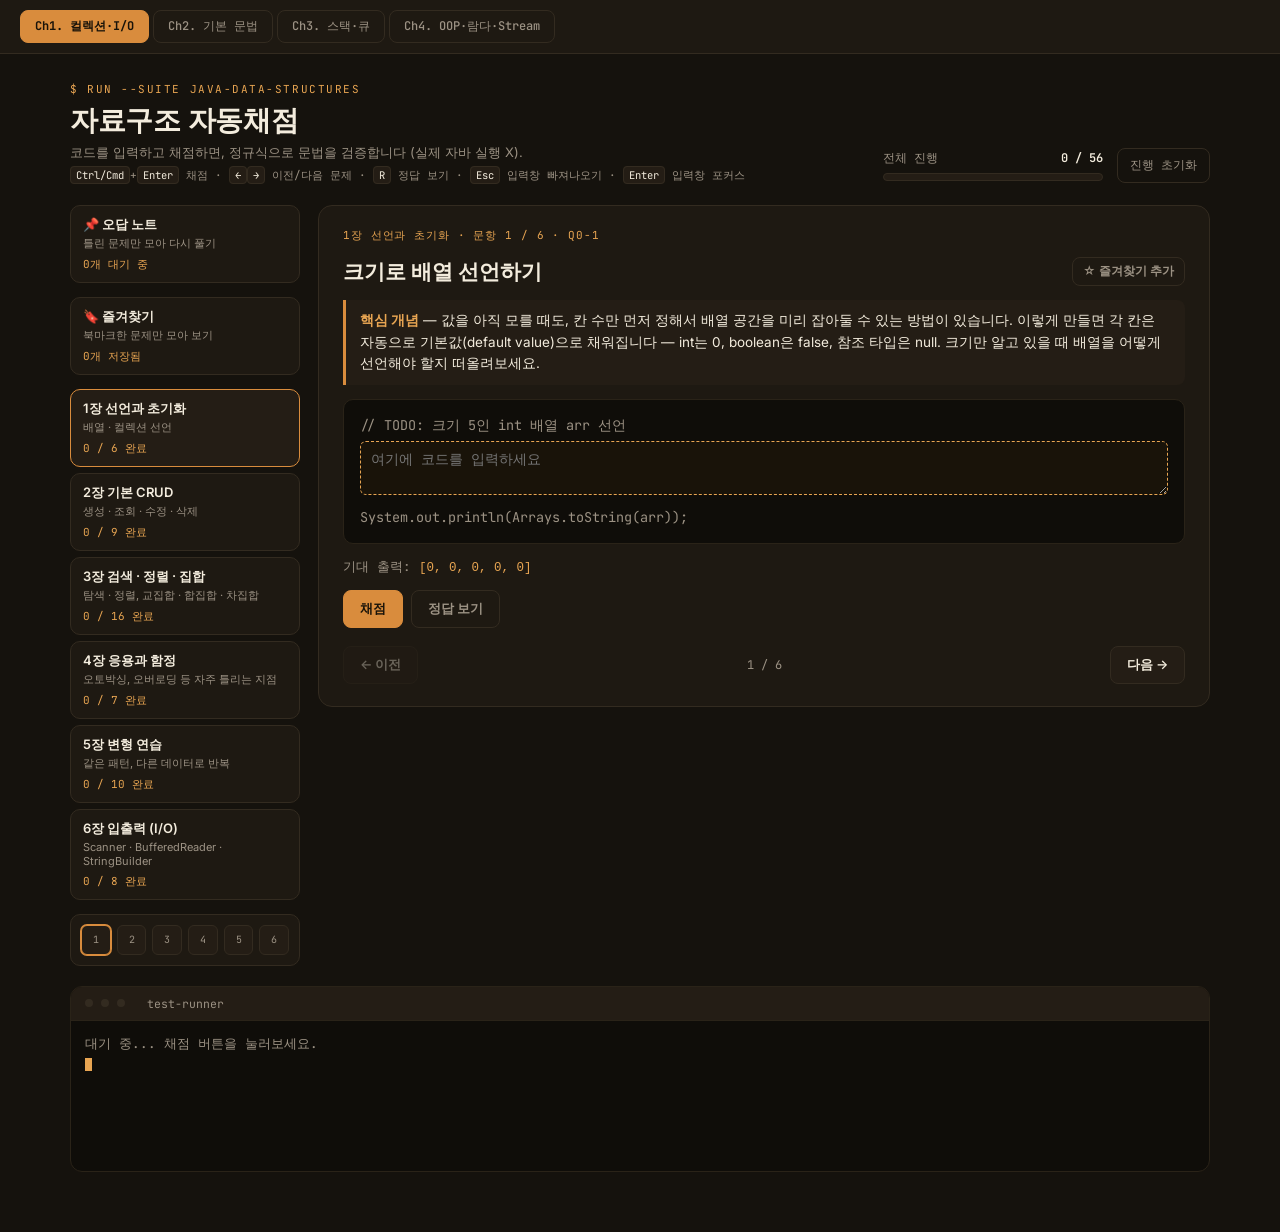
==== main.html @ b0513d87 "구조 리팩토링" ====
<!DOCTYPE html>
<html lang="ko">
<head>
<meta charset="UTF-8">
<meta name="viewport" content="width=device-width, initial-scale=1.0">
<title>Java 자동채점</title>
<link rel="preconnect" href="https://fonts.googleapis.com">
<link rel="preconnect" href="https://fonts.gstatic.com" crossorigin>
<link href="https://fonts.googleapis.com/css2?family=Space+Grotesk:wght@500;600;700&family=Inter:wght@400;500;600&family=JetBrains+Mono:wght@400;500;600&display=swap" rel="stylesheet">
<style>
  :root{
    --bg:#15120D;
    --surface:#1E1912;
    --surface2:#241D15;
    --code-bg:#0F0D09;
    --border:#332B20;
    --border-soft:#2A2318;
    --accent:#D98C3D;
    --accent-soft:#E8A552;
    --success:#6FD9A0;
    --fail:#E2604F;
    --text:#F3ECDD;
    --muted:#9C9284;
    --mono:'JetBrains Mono', ui-monospace, SFMono-Regular, monospace;
    --display:'Space Grotesk', sans-serif;
    --body:'Inter', sans-serif;
  }
  *{box-sizing:border-box;}
  html,body{margin:0;padding:0;}
  body{background:var(--bg);color:var(--text);font-family:var(--body);min-height:100vh;}

  /* ---------- chapter nav ---------- */
  #chapter-nav{
    position:sticky;top:0;z-index:100;
    background:var(--surface);border-bottom:1px solid var(--border);
    display:flex;gap:4px;padding:10px 20px;overflow-x:auto;
  }
  .ch-btn{
    font-family:var(--mono);font-size:12px;font-weight:500;
    background:transparent;border:1px solid var(--border);border-radius:8px;
    color:var(--muted);padding:7px 14px;cursor:pointer;transition:.15s;white-space:nowrap;
  }
  .ch-btn:hover{border-color:var(--accent-soft);color:var(--text);}
  .ch-btn.ch-active{background:var(--accent);border-color:var(--accent);color:#191309;font-weight:700;}

  #app{max-width:1180px;margin:0 auto;padding:28px 20px 60px;}

  /* ---------- topbar ---------- */
  .topbar{display:flex;justify-content:space-between;align-items:flex-end;gap:20px;flex-wrap:wrap;margin-bottom:22px;}
  .brand-eyebrow{font-family:var(--mono);font-size:11px;letter-spacing:.14em;color:var(--accent-soft);text-transform:uppercase;margin-bottom:6px;}
  .brand-title{font-family:var(--display);font-weight:700;font-size:28px;letter-spacing:-0.01em;margin:0;}
  .brand-sub{color:var(--muted);font-size:13px;margin-top:4px;}
  .top-stats{display:flex;align-items:center;gap:14px;}
  .progress-wrap{min-width:220px;}
  .progress-label{display:flex;justify-content:space-between;font-family:var(--mono);font-size:12px;color:var(--muted);margin-bottom:6px;}
  .progress-label b{color:var(--text);font-weight:600;}
  .progress-track{height:8px;border-radius:99px;background:var(--surface2);border:1px solid var(--border);overflow:hidden;}
  .progress-fill{height:100%;background:linear-gradient(90deg,var(--accent),var(--accent-soft));transition:width .3s ease;}
  .reset-btn{font-family:var(--mono);font-size:12px;color:var(--muted);background:transparent;border:1px solid var(--border);border-radius:8px;padding:8px 12px;cursor:pointer;transition:.15s;}
  .reset-btn:hover{border-color:var(--fail);color:var(--fail);}

  /* ---------- layout ---------- */
  .layout{display:grid;grid-template-columns:230px 1fr;gap:18px;}
  @media(max-width:760px){.layout{grid-template-columns:1fr;}}
  .sidebar{display:flex;flex-direction:column;gap:14px;}
  .level-tabs{display:flex;flex-direction:column;gap:6px;}
  @media(max-width:760px){.level-tabs{flex-direction:row;overflow-x:auto;padding-bottom:4px;}}
  .level-tab{text-align:left;background:var(--surface);border:1px solid var(--border);border-radius:10px;padding:10px 12px;cursor:pointer;color:var(--text);font-family:var(--body);transition:.15s;}
  @media(max-width:760px){.level-tab{flex:0 0 auto;min-width:150px;}}
  .level-tab:hover{border-color:var(--accent-soft);}
  .level-tab.active{border-color:var(--accent);background:var(--surface2);}
  .level-tab .lt-name{font-weight:600;font-size:13px;}
  .level-tab .lt-sub{font-size:11px;color:var(--muted);margin-top:2px;}
  .level-tab .lt-count{font-family:var(--mono);font-size:11px;color:var(--accent-soft);margin-top:6px;}

  .dot-grid{display:grid;grid-template-columns:repeat(6,1fr);gap:6px;background:var(--surface);border:1px solid var(--border);border-radius:10px;padding:10px;}
  @media(max-width:760px){.dot-grid{grid-template-columns:repeat(10,1fr);}}
  .dot{aspect-ratio:1;border-radius:6px;border:1px solid var(--border);background:var(--surface2);display:flex;align-items:center;justify-content:center;font-family:var(--mono);font-size:10px;color:var(--muted);cursor:pointer;transition:.15s;}
  .dot:hover{border-color:var(--accent-soft);}
  .dot.current{border-color:var(--accent);box-shadow:0 0 0 1px var(--accent);}
  .dot.pass{background:rgba(111,217,160,.14);border-color:var(--success);color:var(--success);}
  .dot.fail{background:rgba(226,96,79,.14);border-color:var(--fail);color:var(--fail);}
  .dot.bookmarked{outline:2px solid var(--accent-soft);outline-offset:1px;}

  .kbd-hint{font-family:var(--mono);font-size:11px;color:var(--muted);margin-top:6px;}
  .kbd-hint kbd{background:var(--surface2);border:1px solid var(--border);border-radius:4px;padding:1px 5px;font-family:var(--mono);font-size:10.5px;color:var(--text);}

  /* ---------- question card ---------- */
  .card{background:var(--surface);border:1px solid var(--border);border-radius:14px;padding:22px 24px;display:flex;flex-direction:column;gap:14px;}
  .card-eyebrow{font-family:var(--mono);font-size:11px;color:var(--accent-soft);letter-spacing:.08em;text-transform:uppercase;}
  .card-title{font-family:var(--display);font-size:21px;font-weight:600;margin:0;}
  .concept{background:var(--surface2);border-left:3px solid var(--accent);border-radius:0 8px 8px 0;padding:10px 14px;font-size:13.5px;line-height:1.6;color:var(--text);}
  .concept b{color:var(--accent-soft);}
  .codebox{background:var(--code-bg);border:1px solid var(--border-soft);border-radius:10px;padding:14px 16px;font-family:var(--mono);font-size:13.5px;line-height:1.7;}
  .cl{white-space:pre-wrap;color:var(--text);}
  .cl.muted{color:var(--muted);}
  .blank{width:100%;resize:vertical;background:#191309;border:1px dashed var(--accent-soft);border-radius:6px;color:var(--accent-soft);font-family:var(--mono);font-size:13.5px;padding:8px 10px;margin:4px 0;outline:none;}
  .blank:focus{border-style:solid;border-color:var(--accent);}
  .expected{font-family:var(--mono);font-size:12.5px;color:var(--muted);}
  .expected code{color:var(--accent-soft);background:none;}
  .actions{display:flex;flex-wrap:wrap;gap:8px;align-items:center;}
  .btn{font-family:var(--body);font-weight:600;font-size:13px;border-radius:8px;padding:9px 16px;cursor:pointer;border:1px solid var(--border);transition:.15s;}
  .btn-grade{background:var(--accent);border-color:var(--accent);color:#191309;}
  .btn-grade:hover{background:var(--accent-soft);}
  .btn-ghost{background:transparent;color:var(--muted);}
  .btn-ghost:hover{color:var(--text);border-color:var(--accent-soft);}
  .btn-nav{background:var(--surface2);color:var(--text);}
  .btn-nav:hover{border-color:var(--accent-soft);}
  .btn-nav:disabled{opacity:.35;cursor:not-allowed;}
  .feedback{font-family:var(--mono);font-size:13px;border-radius:8px;padding:9px 12px;display:none;}
  .feedback.show{display:block;}
  .feedback.pass{background:rgba(111,217,160,.12);color:var(--success);border:1px solid rgba(111,217,160,.3);}
  .feedback.fail{background:rgba(226,96,79,.12);color:var(--fail);border:1px solid rgba(226,96,79,.3);}
  .answer-box{display:none;background:var(--surface2);border:1px solid var(--border);border-radius:10px;padding:14px 16px;}
  .answer-box.show{display:block;}
  .answer-box .lbl{font-family:var(--mono);font-size:11px;color:var(--accent-soft);margin-bottom:8px;letter-spacing:.06em;}
  .answer-box .al{font-family:var(--mono);font-size:13.5px;color:var(--text);white-space:pre-wrap;}
  .answer-box .note{margin-top:10px;font-size:13px;color:var(--muted);line-height:1.6;}
  .nav-row{display:flex;justify-content:space-between;align-items:center;margin-top:4px;}
  .nav-row .pos{font-family:var(--mono);font-size:12px;color:var(--muted);}

  /* ---------- terminal log ---------- */
  .terminal{margin-top:20px;background:var(--code-bg);border:1px solid var(--border-soft);border-radius:12px;overflow:hidden;}
  .terminal-head{display:flex;align-items:center;gap:8px;padding:9px 14px;background:var(--surface2);border-bottom:1px solid var(--border-soft);font-family:var(--mono);font-size:11.5px;color:var(--muted);}
  .terminal-dot{width:8px;height:8px;border-radius:50%;background:var(--border);}
  .terminal-body{height:150px;overflow-y:auto;padding:12px 14px;font-family:var(--mono);font-size:12.5px;line-height:1.7;color:var(--muted);}
  .terminal-body .ln{white-space:pre-wrap;}
  .terminal-body .ln.pass{color:var(--success);}
  .terminal-body .ln.fail{color:var(--fail);}
  .terminal-body .ln.cmd{color:var(--accent-soft);}
  .cursor{display:inline-block;width:7px;height:13px;background:var(--accent-soft);animation:blink 1s steps(1) infinite;vertical-align:-2px;}
  @keyframes blink{50%{opacity:0;}}
  .loading{padding:60px 0;text-align:center;color:var(--muted);font-family:var(--mono);font-size:13px;}
</style>
</head>
<body>

<div id="chapter-nav">
  <button class="ch-btn ch-active" data-ch="1">Ch1. 컬렉션·I/O</button>
  <button class="ch-btn" data-ch="2">Ch2. 기본 문법</button>
  <button class="ch-btn" data-ch="3">Ch3. 스택·큐</button>
  <button class="ch-btn" data-ch="4">Ch4. OOP·람다·Stream</button>
</div>

<div id="app"><div class="loading">진행 상황 불러오는 중...</div></div>

<script>
(function(){

  /* ============ 챕터 데이터 ============ */
  var CH_DATA = {
    1: {
      suite: 'java-data-structures',
      brandTitle: '자료구조 자동채점',
      storageKey: 'ds_quiz_progress_v1',
      bookmarkKey: 'ds_quiz_bookmarks_v1',
      levels: [
    {id:0, name:'1장 선언과 초기화', sub:'배열 · 컬렉션 선언'},
    {id:1, name:'2장 기본 CRUD', sub:'생성 · 조회 · 수정 · 삭제'},
    {id:2, name:'3장 검색 · 정렬 · 집합', sub:'탐색 · 정렬, 교집합 · 합집합 · 차집합'},
    {id:3, name:'4장 응용과 함정', sub:'오토박싱, 오버로딩 등 자주 틀리는 지점'},
    {id:4, name:'5장 변형 연습', sub:'같은 패턴, 다른 데이터로 반복'},
    {id:5, name:'6장 입출력 (I/O)', sub:'Scanner · BufferedReader · StringBuilder'}
  ],
      questions: [
    {id:'Q0-1', level:0, title:'크기로 배열 선언하기',
     concept:'값을 아직 모를 때도, 칸 수만 먼저 정해서 배열 공간을 미리 잡아둘 수 있는 방법이 있습니다. 이렇게 만들면 각 칸은 자동으로 기본값(default value)으로 채워집니다 — int는 0, boolean은 false, 참조 타입은 null. 크기만 알고 있을 때 배열을 어떻게 선언해야 할지 떠올려보세요.',
     before:[], placeholder:['// TODO: 크기 5인 int 배열 arr 선언'],
     after:['System.out.println(Arrays.toString(arr));'],
     expected:'[0, 0, 0, 0, 0]', answer:['int[] arr = new int[5];'], note:'',
     regex:[/int\s*\[\s*\]\s*arr\s*=\s*new\s*int\s*\[\s*5\s*\]\s*;?/]},

    {id:'Q0-2', level:0, title:'값을 알 때 배열 선언하기 (리터럴)',
     concept:'값을 이미 알고 있다면, 빈 배열을 만들고 하나씩 채우는 대신 선언과 동시에 한 번에 초기화하는 축약형이 있습니다. 단, 이 축약형은 선언 줄에서만 쓸 수 있습니다 — 변수를 먼저 선언해두고 나중에 따로 대입하려고 하면 컴파일 에러가 납니다.',
     before:[], placeholder:['// TODO: 1, 2, 3 값을 가진 int 배열 arr 선언'],
     after:['System.out.println(Arrays.toString(arr));'],
     expected:'[1, 2, 3]', answer:['int[] arr = {1, 2, 3};'], note:'',
     regex:[/int\s*\[\s*\]\s*arr\s*=\s*(?:new\s*int\s*\[\s*\])?\{\s*1\s*,\s*2\s*,\s*3\s*\}\s*;?/]},

    {id:'Q0-3', level:0, title:'2차원 배열 선언하기',
     concept:'2차원 배열은 사실 "배열을 원소로 담은 배열"입니다. 바깥쪽 길이와 안쪽 길이를 각각 따로 지정해서 선언할 수 있는데, 두 길이를 어떤 순서로 표기해야 할지 생각해보세요.',
     before:[], placeholder:['// TODO: 3행 2열짜리 int 2차원 배열 grid 선언'],
     after:['System.out.println(Arrays.deepToString(grid));'],
     expected:'[[0, 0], [0, 0], [0, 0]]', answer:['int[][] grid = new int[3][2];'], note:'',
     regex:[/int\s*\[\s*\]\s*\[\s*\]\s*grid\s*=\s*new\s*int\s*\[\s*3\s*\]\s*\[\s*2\s*\]\s*;?/]},

    {id:'Q0-4', level:0, title:'ArrayList 선언하기 (인터페이스 타입으로)',
     concept:'자바에서 컬렉션(collection)을 다룰 때는, 구체적인 구현 클래스보다 더 넓은 인터페이스 타입으로 변수를 선언해두는 관례가 있습니다. 나중에 구현체만 바꿔도 나머지 코드는 그대로 둘 수 있습니다 — 다형성(polymorphism)의 실용적 이유입니다. 왼쪽엔 어떤 타입을, 오른쪽엔 어떤 타입을 써야 할지 생각해보세요.',
     before:[], placeholder:['// TODO: 빈 정수 ArrayList list 선언'],
     after:['System.out.println(list.size());'],
     expected:'0', answer:['List<Integer> list = new ArrayList<>();'],
     note:'ArrayList<Integer> list = new ArrayList<>();도 동작은 같지만, 다형성을 살리려면 왼쪽을 인터페이스 타입으로 쓰는 게 관례입니다.',
     regex:[/(?:List|ArrayList)\s*<\s*Integer\s*>\s*list\s*=\s*new\s*ArrayList\s*<\s*>\s*\(\s*\)\s*;?/]},

    {id:'Q0-5', level:0, title:'래퍼 클래스(Wrapper Class)로 선언하기',
     concept:'제네릭(generics)을 쓰는 컬렉션은 원시 타입(primitive)을 직접 담을 수 없고, 반드시 객체 타입만 담을 수 있습니다. 그래서 int 대신 그에 대응하는 래퍼 클래스(wrapper class)를 써야 합니다. add(10)처럼 int 값을 넣으면 자바가 자동으로 객체로 변환해주는데, 이를 오토박싱(autoboxing)이라 합니다. (이 개념이 나중에 Q8 함정의 원인이 됩니다.)',
     before:[], placeholder:['// TODO: Integer를 담을 빈 ArrayList numbers 선언'],
     after:['numbers.add(10);','numbers.add(20);','System.out.println(numbers);'],
     expected:'[10, 20]', answer:['List<Integer> numbers = new ArrayList<>();'], note:'',
     regex:[/(?:List|ArrayList)\s*<\s*Integer\s*>\s*numbers\s*=\s*new\s*ArrayList\s*<\s*>\s*\(\s*\)\s*;?/]},

    {id:'Q0-6', level:0, title:'HashMap 선언하기 (타입 파라미터 2개)',
     concept:'Map은 key 타입과 value 타입, 총 두 개의 타입 파라미터를 받습니다. <KeyType, ValueType> 순서를 지켜야 합니다.',
     before:[], placeholder:['// TODO: String을 key로, Integer를 value로 갖는 빈 HashMap scores 선언'],
     after:['System.out.println(scores.size());'],
     expected:'0', answer:['Map<String, Integer> scores = new HashMap<>();'], note:'',
     regex:[/(?:Map|HashMap)\s*<\s*String\s*,\s*Integer\s*>\s*scores\s*=\s*new\s*HashMap\s*<\s*>\s*\(\s*\)\s*;?/]},

    {id:'Q1', level:1, title:'배열 오름차순 정렬',
     concept:'원시 타입(primitive) 배열을 정렬할 때는 비교자(Comparator)를 따로 지정할 수 없고, 항상 오름차순으로만 정렬하는 방법이 있습니다. (Q2의 객체 배열과 비교해보세요)',
     before:['int[] arr = {5, 3, 1, 4, 2};'], placeholder:['// TODO'],
     after:['System.out.println(Arrays.toString(arr));'],
     expected:'[1, 2, 3, 4, 5]', answer:['Arrays.sort(arr);'],
     note:'원시 타입 배열 정렬은 내부적으로 Dual-Pivot Quicksort를 사용하며, 항상 오름차순입니다.',
     regex:[/Arrays\.sort\s*\(\s*arr\s*\)\s*;?/]},

    {id:'Q6', level:1, title:'리스트 인덱스로 값 읽기',
     concept:'리스트에서 특정 위치의 값을 읽어오는 연산은 인덱스(index) 기반 접근이라 O(1)입니다.',
     before:['List<Integer> list = new ArrayList<>(Arrays.asList(10, 20, 30, 40, 50));'], placeholder:['// TODO'],
     after:['System.out.println("val6: " + val6);'],
     expected:'val6: 30', answer:['int val6 = list.get(2);'], note:'',
     regex:[/int\s*val6\s*=\s*list\.get\s*\(\s*2\s*\)\s*;?/]},

    {id:'Q7', level:1, title:'리스트 인덱스 값 수정',
     concept:'리스트의 특정 위치 값을 ‘교체’하는 연산과 ‘새로 끼워넣는’ 연산은 서로 다른 메서드입니다. 교체는 리스트의 길이를 바꾸지 않는다는 점에 주목하세요.',
     before:['// list = [10, 20, 30, 40, 50]'], placeholder:['// TODO'],
     after:['System.out.println(list);'],
     expected:'[10, 99, 30, 40, 50]', answer:['list.set(1, 99);'], note:'',
     regex:[/list\.set\s*\(\s*1\s*,\s*99\s*\)\s*;?/]},

    {id:'Q11', level:1, title:'HashSet 선언과 중복 제거',
     concept:'HashSet은 중복을 허용하지 않고, 입력 순서를 보장하지 않습니다.',
     before:[], placeholder:['Set<Integer> set11 = /* TODO */;'],
     after:['set11.add(1);','set11.add(2);','set11.add(3);','set11.add(2); // 중복 — 무시됨','System.out.println(set11.size());'],
     expected:'3', answer:['Set<Integer> set11 = new HashSet<>();'], note:'',
     regex:[/(?:Set|HashSet)\s*<\s*Integer\s*>\s*set11\s*=\s*new\s*HashSet\s*<\s*>\s*\(\s*\)\s*;?/]},

    {id:'Q16', level:1, title:'Map에 key-value 추가',
     concept:'맵에 키-값 쌍을 넣는 연산은, 키가 이미 있으면 기존 값을 덮어씁니다(overwrite). 즉 ‘추가’와 ‘수정’이 사실 같은 동작으로 처리됩니다.',
     before:['Map<String, Integer> map = new HashMap<>();'], placeholder:['// TODO'],
     after:['System.out.println(map.get("apple"));'],
     expected:'5', answer:['map.put("apple", 5);'], note:'',
     regex:[/map\.put\s*\(\s*"apple"\s*,\s*5\s*\)\s*;?/]},

    {id:'Q20', level:1, title:'Map에서 key 삭제',
     concept:'맵에서 특정 키를 지우는 연산은, 그 키가 원래 없었어도 예외 없이 조용히 넘어갑니다.',
     before:['// map에 "apple"=5가 들어있는 상태'], placeholder:['// TODO'],
     after:['System.out.println(map.size());'],
     expected:'0', answer:['map.remove("apple");'], note:'',
     regex:[/map\.remove\s*\(\s*"apple"\s*\)\s*;?/]},

    {id:'Q9', level:2, title:'값으로 인덱스 찾기',
     concept:'리스트에서 특정 값이 몇 번째 위치에 있는지 찾는 연산이 있습니다. 값이 없으면 -1을 반환합니다.',
     before:['// list = [10, 99, 30, 40, 50]'], placeholder:['// TODO'],
     after:['System.out.println(idx9);'],
     expected:'1', answer:['int idx9 = list.indexOf(99);'], note:'',
     regex:[/int\s*idx9\s*=\s*list\.indexOf\s*\(\s*99\s*\)\s*;?/]},

    {id:'Q12', level:2, title:'Set에 값 존재 여부 확인',
     concept:'Set에 특정 값이 들어있는지 확인하는 연산은 해시(hash) 기반 탐색이라 평균 O(1)입니다. (List에서 같은 종류의 확인은 O(n)이라는 점과 비교해두면 좋습니다.)',
     before:['// set11 = {1, 2, 3}'], placeholder:['boolean has2 = /* TODO */;'],
     after:['System.out.println(has2);'],
     expected:'true', answer:['boolean has2 = set11.contains(2);'], note:'',
     regex:[/boolean\s*has2\s*=\s*set11\.contains\s*\(\s*2\s*\)\s*;?/]},

    {id:'Q19', level:2, title:'Map의 key/value 존재 여부 확인',
     concept:'맵에서 ‘이 키가 있는지’ 확인하는 것과 ‘이 값이 있는지’ 확인하는 것은 비용이 다릅니다. 하나는 해시로 바로 찾아가고, 다른 하나는 모든 값을 하나씩 순회해야 합니다.',
     before:['map.put("apple", 5);'],
     placeholder:['boolean hasKey = /* TODO */;','boolean hasVal = /* TODO */;'],
     after:[], rows:3,
     expected:'hasKey = true, hasVal = true',
     answer:['boolean hasKey = map.containsKey("apple");','boolean hasVal = map.containsValue(5);'], note:'',
     regex:[/containsKey\s*\(\s*"apple"\s*\)/, /containsValue\s*\(\s*5\s*\)/]},

    {id:'Q2', level:2, title:'Integer 배열 내림차순 정렬',
     concept:'비교자(Comparator)를 지정해서 정렬 방향을 바꾸는 기능은 객체 배열(Integer[])에서만 쓸 수 있습니다. 원시 타입 int[]에는 이 옵션이 아예 없습니다 (Q1과 대조). 자바 표준 라이브러리에는 정렬 순서를 거꾸로 뒤집어주는 미리 만들어진 비교자가 있습니다.',
     before:['Integer[] arr2 = {5, 3, 1, 4, 2};'], placeholder:['// TODO'],
     after:['System.out.println(Arrays.toString(arr2));'],
     expected:'[5, 4, 3, 2, 1]', answer:['Arrays.sort(arr2, Collections.reverseOrder());'], note:'',
     regex:[/Arrays\.sort\s*\(\s*arr2\s*,\s*Collections\.reverseOrder\s*\(\s*\)\s*\)\s*;?/]},

    {id:'Q10', level:2, title:'List 내림차순 정렬',
     concept:'배열을 정렬하는 기능과 리스트를 정렬하는 기능은, 사실 서로 다른 클래스에 속해 있습니다. 이름이 비슷해서 헷갈리기 쉬우니 어느 클래스 소속인지 구분해서 기억해두세요.',
     before:['List<Integer> list10 = new ArrayList<>(Arrays.asList(3, 1, 4, 1, 5));'], placeholder:['// TODO'],
     after:['System.out.println(list10);'],
     expected:'[5, 4, 3, 1, 1]', answer:['Collections.sort(list10, Collections.reverseOrder());'], note:'',
     regex:[/Collections\.sort\s*\(\s*list10\s*,\s*Collections\.reverseOrder\s*\(\s*\)\s*\)\s*;?/]},

    {id:'Q3', level:2, title:'배열 특정 범위 채우기',
     concept:'배열의 일부 구간만 골라서 값으로 채우는 기능이 있습니다. 시작 인덱스는 포함되지만, 끝 인덱스는 미포함(exclusive)이라는 점에 주의하세요.',
     before:['int[] arr3 = {0, 0, 0, 0, 0};'], placeholder:['// TODO'],
     after:['System.out.println(Arrays.toString(arr3));'],
     expected:'[0, -1, -1, 0, 0]', answer:['Arrays.fill(arr3, 1, 3, -1);'],
     note:'인덱스 1, 2만 채워지고 인덱스 3은 채워지지 않습니다.',
     regex:[/Arrays\.fill\s*\(\s*arr3\s*,\s*1\s*,\s*3\s*,\s*-1\s*\)\s*;?/]},

    {id:'Q13', level:2, title:'교집합 (Set)',
     concept:'두 집합에서 공통으로 들어있는 원소만 남기고 싶을 때 쓰는 연산이 있습니다. 이 연산은 새 결과를 따로 반환하지 않고, 호출한 집합 자체를 직접 바꿔버립니다(in-place).',
     before:['Set<Integer> setA = new HashSet<>(Arrays.asList(1, 2, 3, 4));','Set<Integer> setB = new HashSet<>(Arrays.asList(3, 4, 5, 6));'],
     placeholder:['// TODO'], after:['System.out.println(setA);'],
     expected:'[3, 4]', answer:['setA.retainAll(setB);'], note:'',
     regex:[/setA\.retainAll\s*\(\s*setB\s*\)\s*;?/]},

    {id:'Q14', level:2, title:'합집합 (Set)',
     concept:'두 집합을 하나로 합치고 싶을 때 쓰는 연산이 있습니다. 중복된 원소는 자동으로 한 번만 남습니다.',
     before:['Set<Integer> setC = new HashSet<>(Arrays.asList(1, 2, 3));','Set<Integer> setD = new HashSet<>(Arrays.asList(3, 4, 5));'],
     placeholder:['// TODO'], after:['System.out.println(setC);'],
     expected:'[1, 2, 3, 4, 5]', answer:['setC.addAll(setD);'], note:'',
     regex:[/setC\.addAll\s*\(\s*setD\s*\)\s*;?/]},

    {id:'Q15', level:2, title:'차집합 (Set)',
     concept:'한 집합에서, 다른 집합과 겹치는 원소들만 골라 제거하고 싶을 때 쓰는 연산이 있습니다.',
     before:['Set<Integer> setE = new HashSet<>(Arrays.asList(1, 2, 3, 4));','Set<Integer> setF = new HashSet<>(Arrays.asList(3, 4, 5));'],
     placeholder:['// TODO'], after:['System.out.println(setE);'],
     expected:'[1, 2]', answer:['setE.removeAll(setF);'], note:'',
     regex:[/setE\.removeAll\s*\(\s*setF\s*\)\s*;?/]},

    {id:'Q17', level:2, title:'key 없을 때 기본값 반환 (저장은 안 됨)',
     concept:'맵에 없는 키를 조회할 때, 예외 대신 미리 정해둔 기본값을 돌려받고 싶을 때 쓰는 연산이 있습니다. 중요한 건, 이 연산이 맵에 그 키를 실제로 저장하지는 않는다는 점입니다 — 이 부분이 가장 헷갈리기 쉽습니다.',
     before:[], placeholder:['int val17 = /* TODO */;'],
     after:['System.out.println(val17);','System.out.println(map.containsKey("banana"));'],
     expected:'0, false', answer:['int val17 = map.getOrDefault("banana", 0);'], note:'',
     regex:[/int\s*val17\s*=\s*map\.getOrDefault\s*\(\s*"banana"\s*,\s*0\s*\)\s*;?/]},

    {id:'Q5', level:3, title:'배열 → ArrayList 변환',
     concept:'배열을 리스트로 감싸주는 기능이 있는데, 이걸로 바로 만든 리스트는 사실 배열을 그대로 감싼 고정 크기(fixed-size) 리스트라서 add/remove가 불가능합니다(UnsupportedOperationException). 진짜 자유롭게 추가·삭제 가능한 리스트가 필요하다면 한 단계를 더 거쳐야 합니다.',
     before:['Integer[] arr5 = {10, 20, 30};'], placeholder:['// TODO'],
     after:['System.out.println(list5);'],
     expected:'[10, 20, 30]', answer:['List<Integer> list5 = new ArrayList<>(Arrays.asList(arr5));'],
     note:'new ArrayList<>()로 한 번 더 감싸지 않으면 이후 add()/remove() 호출 시 런타임 예외가 발생합니다.',
     regex:[/List\s*<\s*Integer\s*>\s*list5\s*=\s*new\s*ArrayList\s*<\s*>\s*\(\s*Arrays\.asList\s*\(\s*arr5\s*\)\s*\)\s*;?/]},

    {id:'Q8', level:3, title:'인덱스 삭제 vs 값 삭제',
     concept:'리스트의 삭제 연산은 오버로딩(overloading)된 메서드라서, 인덱스로 지우는 버전과 값으로 지우는 버전이 따로 존재합니다. 정수를 그대로 넣으면 컴파일러는 그걸 인덱스로 받아들입니다. 그렇다면 "값으로 지우고 싶다"는 의도를 컴파일러에게 어떻게 전달해야 할까요? (Q0-5의 오토박싱 개념을 다시 떠올려보세요)',
     before:['// list = [10, 99, 30, 40, 50]'], placeholder:['// TODO  (값 30을 삭제하고 싶음)'],
     after:['System.out.println(list);'],
     expected:'[10, 99, 40, 50]', answer:['list.remove(Integer.valueOf(30));'],
     note:'list.remove(30)이라고 쓰면 인덱스 30번째 원소를 지우려다 IndexOutOfBoundsException이 납니다.',
     regex:[/list\.remove\s*\(\s*Integer\.valueOf\s*\(\s*30\s*\)\s*\)\s*;?/]},

    {id:'Q18', level:3, title:'빈도수 카운팅 패턴',
     concept:'각 단어가 몇 번 등장했는지 세고 싶을 때 자주 쓰는 전형적인 패턴이 있습니다. 처음 보는 단어는 0부터 시작해서 1을 더하고, 이미 본 단어는 기존 횟수에 1을 더하면 됩니다 — 이 두 경우를 한 줄로 동시에 처리하려면 어떻게 해야 할까요? 코딩테스트에서 거의 항상 등장하는 패턴이니 꼭 손에 익혀두세요.',
     before:['String[] words = {"a", "b", "a", "c", "a", "b"};','Map<String, Integer> freq = new HashMap<>();','for (String w : words) {'],
     placeholder:['    // TODO'],
     after:['}','System.out.println(freq.get("a"));','System.out.println(freq.get("b"));'],
     expected:'3, 2', answer:['freq.put(w, freq.getOrDefault(w, 0) + 1);'],
     note:'첫 등장 시 getOrDefault가 0을 반환해 1로 시작하고, 이후 등장할 때마다 기존 값에 1씩 더해집니다.',
     regex:[/freq\.put\s*\(\s*w\s*,\s*freq\.getOrDefault\s*\(\s*w\s*,\s*0\s*\)\s*\+\s*1\s*\)\s*;?/]},

    {id:'Q4', level:3, title:'2차원 배열 정렬 (람다 비교자)',
     concept:'2차원 배열은 사실 1차원 배열들을 원소로 담은 객체 배열입니다. 그래서 1차원 int[](Q1)와 달리, 정렬 기준을 직접 정해줄 수 있는 방법이 있습니다. 각 행의 0번째 값을 기준으로 두 행을 비교하려면 어떤 식을 써야 할지 생각해보세요.',
     before:['int[][] arr4 = {{3, 1}, {1, 5}, {2, 3}};'], placeholder:['// TODO  (0번 인덱스 기준 오름차순)'],
     after:['System.out.println(Arrays.deepToString(arr4));'],
     expected:'[[1, 5], [2, 3], [3, 1]]', answer:['Arrays.sort(arr4, (a, b) -> a[0] - b[0]);'],
     note:'a[0] - b[0]이 음수면 a가 앞, 양수면 b가 앞으로 정렬됩니다.',
     regex:[/Arrays\.sort\s*\(\s*arr4\s*,\s*\(\s*a\s*,\s*b\s*\)\s*->\s*(?:a\[0\]\s*-\s*b\[0\]|Integer\.compare\s*\(\s*a\[0\]\s*,\s*b\[0\]\s*\))\s*\)\s*;?/]},

    {id:'Q13b', level:4, title:'🔁 변형: 교집합 (다른 데이터)',
     concept:'두 집합에서 공통으로 들어있는 원소만 남기고 싶을 때 쓰는 연산이 있습니다. 이 연산은 새 결과를 따로 반환하지 않고, 호출한 집합 자체를 직접 바꿔버립니다(in-place). (Q13과 같은 패턴, 다른 데이터)',
     before:['Set<Integer> setA = new HashSet<>(Arrays.asList(10, 20, 30, 40));','Set<Integer> setB = new HashSet<>(Arrays.asList(20, 40, 50));'],
     placeholder:['// TODO'], after:['System.out.println(setA);'],
     expected:'[20, 40]', answer:['setA.retainAll(setB);'], note:'',
     regex:[/setA\.retainAll\s*\(\s*setB\s*\)\s*;?/]},

    {id:'Q14b', level:4, title:'🔁 변형: 합집합 (다른 데이터)',
     concept:'두 집합을 하나로 합치고 싶을 때 쓰는 연산이 있습니다. 중복된 원소는 자동으로 한 번만 남습니다. (Q14와 같은 패턴, 다른 데이터)',
     before:['Set<Integer> setC = new HashSet<>(Arrays.asList(1, 3, 5));','Set<Integer> setD = new HashSet<>(Arrays.asList(2, 3, 4));'],
     placeholder:['// TODO'], after:['System.out.println(setC);'],
     expected:'[1, 2, 3, 4, 5]', answer:['setC.addAll(setD);'], note:'',
     regex:[/setC\.addAll\s*\(\s*setD\s*\)\s*;?/]},

    {id:'Q15b', level:4, title:'🔁 변형: 차집합 (다른 데이터)',
     concept:'한 집합에서, 다른 집합과 겹치는 원소들만 골라 제거하고 싶을 때 쓰는 연산이 있습니다. (Q15와 같은 패턴, 다른 데이터)',
     before:['Set<Integer> setE = new HashSet<>(Arrays.asList(1, 2, 3, 4, 5));','Set<Integer> setF = new HashSet<>(Arrays.asList(2, 4));'],
     placeholder:['// TODO'], after:['System.out.println(setE);'],
     expected:'[1, 3, 5]', answer:['setE.removeAll(setF);'], note:'',
     regex:[/setE\.removeAll\s*\(\s*setF\s*\)\s*;?/]},

    {id:'Q17b', level:4, title:'🔁 변형: 기본값 반환 (다른 데이터)',
     concept:'맵에 없는 키를 조회할 때, 예외 대신 미리 정해둔 기본값을 돌려받고 싶을 때 쓰는 연산이 있습니다. 이 연산은 맵에 그 키를 실제로 저장하지는 않습니다. (Q17과 같은 패턴, 다른 데이터)',
     before:['Map<String, Integer> map = new HashMap<>();','map.put("apple", 5);'],
     placeholder:['int val = /* TODO */;'], after:['System.out.println(val);'],
     expected:'-1', answer:['int val = map.getOrDefault("kiwi", -1);'], note:'',
     regex:[/int\s*val\s*=\s*map\.getOrDefault\s*\(\s*"kiwi"\s*,\s*-1\s*\)\s*;?/]},

    {id:'Q8b', level:4, title:'🔁 변형: 인덱스 삭제 vs 값 삭제 (다른 데이터)',
     concept:'리스트의 삭제 연산은 오버로딩(overloading)된 메서드라서, 인덱스로 지우는 버전과 값으로 지우는 버전이 따로 존재합니다. 정수를 그대로 넣으면 인덱스로 해석된다는 점을 떠올려보세요. (Q8과 같은 패턴, 다른 데이터)',
     before:['List<Integer> list = new ArrayList<>(Arrays.asList(5, 15, 25, 35));'],
     placeholder:['// TODO (값 25를 삭제하고 싶음)'], after:['System.out.println(list);'],
     expected:'[5, 15, 35]', answer:['list.remove(Integer.valueOf(25));'], note:'',
     regex:[/list\.remove\s*\(\s*Integer\.valueOf\s*\(\s*25\s*\)\s*\)\s*;?/]},

    {id:'Q18b', level:4, title:'🔁 변형: 빈도수 카운팅 (다른 데이터)',
     concept:'각 항목이 몇 번 등장했는지 셀 때 쓰는 전형적인 패턴이 있습니다. 처음 보는 항목은 0부터 시작해서 1을 더하고, 이미 본 항목은 기존 횟수에 1을 더합니다. (Q18과 같은 패턴, 다른 데이터)',
     before:['String[] fruits = {"apple", "banana", "apple", "apple", "banana", "cherry"};','Map<String, Integer> freq = new HashMap<>();','for (String f : fruits) {'],
     placeholder:['    // TODO'],
     after:['}','System.out.println(freq.get("apple"));','System.out.println(freq.get("banana"));'],
     expected:'3, 2', answer:['freq.put(f, freq.getOrDefault(f, 0) + 1);'], note:'',
     regex:[/freq\.put\s*\(\s*f\s*,\s*freq\.getOrDefault\s*\(\s*f\s*,\s*0\s*\)\s*\+\s*1\s*\)\s*;?/]},

    {id:'Q2b', level:4, title:'🔁 변형: 객체 배열 내림차순 (다른 데이터)',
     concept:'비교자(Comparator)를 지정해서 정렬 방향을 바꾸는 기능은 객체 배열에서만 쓸 수 있습니다. 자바 표준 라이브러리에는 정렬 순서를 거꾸로 뒤집어주는 미리 만들어진 비교자가 있습니다. (Q2와 같은 패턴, 다른 데이터)',
     before:['Integer[] nums = {7, 2, 9, 4, 1};'], placeholder:['// TODO (내림차순)'],
     after:['System.out.println(Arrays.toString(nums));'],
     expected:'[9, 7, 4, 2, 1]', answer:['Arrays.sort(nums, Collections.reverseOrder());'], note:'',
     regex:[/Arrays\.sort\s*\(\s*nums\s*,\s*Collections\.reverseOrder\s*\(\s*\)\s*\)\s*;?/]},

    {id:'Q10b', level:4, title:'🔁 변형: 리스트 내림차순 (다른 데이터)',
     concept:'배열을 정렬하는 기능과 리스트를 정렬하는 기능은 서로 다른 클래스에 속해 있습니다. 이름이 비슷해서 헷갈리기 쉬우니 어느 클래스 소속인지 떠올려보세요. (Q10과 같은 패턴, 다른 데이터)',
     before:['List<Integer> list2 = new ArrayList<>(Arrays.asList(8, 2, 6, 4));'], placeholder:['// TODO (내림차순)'],
     after:['System.out.println(list2);'],
     expected:'[8, 6, 4, 2]', answer:['Collections.sort(list2, Collections.reverseOrder());'], note:'',
     regex:[/Collections\.sort\s*\(\s*list2\s*,\s*Collections\.reverseOrder\s*\(\s*\)\s*\)\s*;?/]},

    {id:'Q9b', level:4, title:'🔁 변형: 값으로 인덱스 찾기 (다른 데이터)',
     concept:'리스트에서 특정 값이 몇 번째 위치에 있는지 찾는 연산이 있습니다. 값이 없으면 -1을 반환합니다. (Q9와 같은 패턴, 다른 데이터)',
     before:['List<Integer> list3 = new ArrayList<>(Arrays.asList(7, 14, 21, 28));'], placeholder:['// TODO'],
     after:['System.out.println(idx);'],
     expected:'2', answer:['int idx = list3.indexOf(21);'], note:'',
     regex:[/int\s*idx\s*=\s*list3\.indexOf\s*\(\s*21\s*\)\s*;?/]},

    {id:'Q5b', level:4, title:'🔁 변형: 배열 → ArrayList 변환 (다른 데이터)',
     concept:'배열을 리스트로 감싸주는 기능이 있는데, 그걸로 바로 만든 리스트는 고정 크기(fixed-size)라서 add/remove가 불가능합니다. 진짜 자유롭게 추가·삭제 가능한 리스트가 필요하다면 한 단계를 더 거쳐야 합니다. (Q5와 같은 패턴, 다른 데이터)',
     before:['Integer[] src = {100, 200, 300};'], placeholder:['// TODO'],
     after:['System.out.println(result);'],
     expected:'[100, 200, 300]', answer:['List<Integer> result = new ArrayList<>(Arrays.asList(src));'], note:'',
     regex:[/List\s*<\s*Integer\s*>\s*result\s*=\s*new\s*ArrayList\s*<\s*>\s*\(\s*Arrays\.asList\s*\(\s*src\s*\)\s*\)\s*;?/]},
    {id:'CT1', level:1, title:'코테: 배열 길이 구하기',
     concept:'배열의 길이는 length 필드로 확인합니다.',
     before:['int[] arr = {1,2,3,4,5};'], placeholder:['// TODO'],
     after:['System.out.println(len);'],
     expected:'5', answer:['int len = arr.length;'], note:'',
     regex:[/int\s*len\s*=\s*arr\.length\s*;?/]},

    {id:'CT2', level:1, title:'코테: List 크기 구하기',
     concept:'List의 원소 개수는 size() 메서드로 확인합니다.',
     before:['List<Integer> list = Arrays.asList(1,2,3);'], placeholder:['// TODO'],
     after:['System.out.println(size);'],
     expected:'3', answer:['int size = list.size();'], note:'',
     regex:[/int\s*size\s*=\s*list\.size\s*\(\s*\)\s*;?/]},

    {id:'CT3', level:1, title:'코테: 배열 출력하기',
     concept:'배열 내용을 확인할 때는 Arrays.toString()을 사용합니다.',
     before:['int[] arr = {1,2,3};'], placeholder:['// TODO'],
     after:[],
     expected:'[1, 2, 3]', answer:['System.out.println(Arrays.toString(arr));'], note:'',
     regex:[/Arrays\.toString\s*\(\s*arr\s*\)/]},

    {id:'CT4', level:2, title:'코테: 배열 합계 구하기',
     concept:'배열 합계는 Stream API로 빠르게 계산할 수 있습니다.',
     before:['int[] arr = {1,2,3,4,5};'], placeholder:['// TODO'],
     after:['System.out.println(sum);'],
     expected:'15', answer:['int sum = Arrays.stream(arr).sum();'], note:'',
     regex:[/Arrays\.stream\s*\(\s*arr\s*\)\.sum\s*\(\s*\)/]},

    {id:'CT5', level:2, title:'코테: 배열 최대값',
     concept:'배열의 최대값을 찾습니다.',
     before:['int[] arr = {5,3,9,1};'], placeholder:['// TODO'],
     after:['System.out.println(max);'],
     expected:'9', answer:['int max = Arrays.stream(arr).max().getAsInt();'], note:'',
     regex:[/int\s*max\s*=\s*Arrays\.stream\s*\(\s*arr\s*\)\.max\s*\(\s*\)\.getAsInt\s*\(\s*\)\s*;?/]},

    {id:'CT6', level:2, title:'코테: 배열 최소값',
     concept:'배열의 최소값을 찾습니다.',
     before:['int[] arr = {5,3,9,1};'], placeholder:['// TODO'],
     after:['System.out.println(min);'],
     expected:'1', answer:['int min = Arrays.stream(arr).min().getAsInt();'], note:'',
     regex:[/int\s*min\s*=\s*Arrays\.stream\s*\(\s*arr\s*\)\.min\s*\(\s*\)\.getAsInt\s*\(\s*\)\s*;?/]},

    {id:'CT7', level:2, title:'코테: 리스트 → 배열 변환',
     concept:'List를 배열로 변환합니다.',
     before:['List<Integer> list = Arrays.asList(1,2,3);'], placeholder:['// TODO'],
     after:['System.out.println(Arrays.toString(arr));'],
     expected:'[1, 2, 3]', answer:['Integer[] arr = list.toArray(new Integer[0]);'], note:'',
     regex:[/Integer\s*\[\s*\]\s*arr\s*=\s*list\.toArray\s*\(\s*new\s*Integer\s*\[\s*0\s*\]\s*\)\s*;?/]},

    {id:'CT8', level:2, title:'코테: List → Set 중복 제거',
     concept:'Set 생성자를 이용해 중복을 제거합니다.',
     before:['List<Integer> list = Arrays.asList(1,2,2,3,3);'], placeholder:['// TODO'],
     after:['System.out.println(set.size());'],
     expected:'3', answer:['Set<Integer> set = new HashSet<>(list);'], note:'',
     regex:[/(?:Set|HashSet)\s*<\s*Integer\s*>\s*set\s*=\s*new\s*HashSet\s*<\s*>\s*\(\s*list\s*\)\s*;?/]},

    {id:'CT9', level:2, title:'코테: Set → List 변환',
     concept:'Set을 List로 변환합니다.',
     before:['Set<Integer> set = new HashSet<>(Arrays.asList(1,2,3));'], placeholder:['// TODO'],
     after:['System.out.println(list.size());'],
     expected:'3', answer:['List<Integer> list = new ArrayList<>(set);'], note:'',
     regex:[/(?:List|ArrayList)\s*<\s*Integer\s*>\s*list\s*=\s*new\s*ArrayList\s*<\s*>\s*\(\s*set\s*\)\s*;?/]},

    {id:'CT10', level:3, title:'코테: 배열 복사',
     concept:'참조 공유가 아닌 실제 복사를 수행합니다.',
     before:['int[] arr = {1,2,3};'], placeholder:['// TODO'],
     after:['System.out.println(copy.length);'],
     expected:'3', answer:['int[] copy = Arrays.copyOf(arr, arr.length);'], note:'',
     regex:[/Arrays\.copyOf\s*\(\s*arr\s*,\s*arr\.length\s*\)/]},

    {id:'CT11', level:3, title:'코테: Map에 없으면 추가',
     concept:'키가 이미 있으면 값을 바꾸지 않고, 키가 없을 때만 값을 넣습니다.',
     before:['Map<String,Integer> map = new HashMap<>();','map.put("apple", 5);'], placeholder:['// TODO'],
     after:['System.out.println(map.get("apple"));'],
     expected:'5', answer:['map.putIfAbsent("apple", 0);'],
     note:'"apple" 키가 이미 있으므로 0으로 덮어써지지 않고 기존 값 5가 그대로 유지됩니다. map.put("apple", 0)이었다면 5가 0으로 바뀌었을 것입니다.',
     regex:[/map\.putIfAbsent\s*\(\s*"apple"\s*,\s*0\s*\)\s*;?/]},

    {id:'CT12', level:3, title:'코테: Map entrySet 순회',
     concept:'Map을 순회할 때 가장 많이 사용하는 패턴입니다. entrySet()으로 key와 value를 동시에 꺼내올 수 있습니다.',
     before:['Map<String,Integer> map = new HashMap<>();','map.put("apple", 3);','map.put("banana", 5);','int total = 0;'],
     placeholder:['// TODO: entrySet으로 순회하며 total에 value를 더하기'],
     after:['System.out.println(total);'], rows:3,
     expected:'8',
     answer:['for (Map.Entry<String,Integer> e : map.entrySet()) { total += e.getValue(); }'], note:'',
     regex:[/for\s*\(\s*Map\.Entry\s*<\s*String\s*,\s*Integer\s*>\s*\w+\s*:\s*map\.entrySet\s*\(\s*\)\s*\)/, /total\s*\+=\s*\w+\.getValue\s*\(\s*\)/]},

    {id:'IO1', level:5, title:'입출력: Scanner로 정수 입력받기',
     concept:'Scanner는 표준 입력(standard input)을 토큰(공백·줄바꿈 기준) 단위로 끊어 읽습니다. 그중에서 정수 하나만 읽어오는 메서드가 있습니다.',
     before:['// 입력: "5" 한 줄이 들어온다고 가정','Scanner sc = new Scanner(System.in);'],
     placeholder:['// TODO: 정수 하나를 입력받아 n에 저장'],
     after:['System.out.println(n);'],
     expected:'5', answer:['int n = sc.nextInt();'], note:'',
     regex:[/int\s*n\s*=\s*sc\.nextInt\s*\(\s*\)\s*;?/]},

    {id:'IO2', level:5, title:'입출력: Scanner로 문자열 한 줄 입력받기',
     concept:'nextInt()나 next()는 공백을 기준으로 한 토큰만 읽습니다. 공백이 포함된 한 줄 전체를 통째로 읽고 싶을 때 쓰는 메서드가 따로 있습니다.',
     before:['// 입력: "hello world" 한 줄이 들어온다고 가정','Scanner sc = new Scanner(System.in);'],
     placeholder:['// TODO: 한 줄 전체를 line에 저장'],
     after:['System.out.println(line);'],
     expected:'hello world', answer:['String line = sc.nextLine();'], note:'',
     regex:[/String\s*line\s*=\s*sc\.nextLine\s*\(\s*\)\s*;?/]},

    {id:'IO3', level:5, title:'입출력: ⚠️ 함정 — nextInt() 뒤의 nextLine()',
     concept:'nextInt()는 숫자만 읽고, 그 줄 끝의 줄바꿈 문자는 입력 버퍼에 그대로 남겨둡니다. 바로 다음에 nextLine()을 호출하면 새 줄이 아니라 버퍼에 남아있던 그 줄바꿈 문자만 읽혀서 빈 문자열이 반환됩니다. 코딩테스트에서 정수와 문자열 입력을 섞어 받을 때 가장 많이 걸리는 함정이니, 어떻게 해결해야 할지 생각해보세요.',
     before:['// 입력: "3" 그리고 다음 줄에 "hello" 가 들어온다고 가정','Scanner sc = new Scanner(System.in);','int num = sc.nextInt();'],
     placeholder:['// TODO: 버퍼에 남은 줄바꿈을 먼저 버리고, 다음 줄을 line에 저장'], rows:3,
     after:['System.out.println(line);'],
     expected:'hello', answer:['sc.nextLine();','String line = sc.nextLine();'],
     note:'첫 번째 nextLine()이 nextInt() 뒤에 남은 줄바꿈 문자를 소비(consume)하는 역할을 합니다. 이 줄이 빠지면 line에 빈 문자열("")이 들어가는 게 바로 이 문제의 함정입니다.',
     regex:[/sc\.nextLine\s*\(\s*\)\s*;[\s\S]*String\s*line\s*=\s*sc\.nextLine\s*\(\s*\)\s*;?/]},

    {id:'IO4', level:5, title:'입출력: BufferedReader로 한 줄 읽기',
     concept:'Scanner는 입력을 파싱(parsing)하는 과정 때문에 비교적 느립니다. 입력 줄 수가 많은 코딩테스트에서는, 버퍼링된 스트림으로 한 줄을 통째로 빠르게 읽어오는 방법을 더 선호합니다. System.in을 감싸는 두 단계를 거쳐야 합니다.',
     before:['// 입력: "hello" 한 줄이 들어온다고 가정','BufferedReader br = new BufferedReader(new InputStreamReader(System.in));'],
     placeholder:['// TODO: 한 줄을 읽어 line에 저장'],
     after:['System.out.println(line);'],
     expected:'hello', answer:['String line = br.readLine();'],
     note:'readLine()은 IOException을 던질 수 있어서, 보통 메서드 선언에 throws IOException을 추가해 처리합니다. (이 채점기는 throws 여부까지는 검사하지 않습니다.)',
     regex:[/String\s*line\s*=\s*br\.readLine\s*\(\s*\)\s*;?/]},

    {id:'IO5', level:5, title:'입출력: StringTokenizer로 토큰 분리',
     concept:'한 줄에 공백으로 구분된 값이 여러 개 들어올 때, 이를 토큰(token) 단위로 하나씩 잘라주는 클래스가 있습니다. 생성자에 원본 문자열을 넘기면, 호출할 때마다 다음 토큰을 하나씩 돌려줍니다.',
     before:['// 입력: "3 5 7" 한 줄이 들어온다고 가정','String line = "3 5 7";'],
     placeholder:['// TODO: line을 공백 기준으로 분리하는 StringTokenizer st 생성'],
     after:['System.out.println(st.nextToken());','System.out.println(st.nextToken());','System.out.println(st.nextToken());'],
     expected:'3, 5, 7', answer:['StringTokenizer st = new StringTokenizer(line);'], note:'',
     regex:[/StringTokenizer\s*st\s*=\s*new\s*StringTokenizer\s*\(\s*line\s*\)\s*;?/]},

    {id:'IO6', level:5, title:'입출력: BufferedReader + StringTokenizer 조합',
     concept:'BufferedReader로 빠르게 한 줄을 읽고, 그 줄을 StringTokenizer로 토큰 단위로 쪼개는 조합은 코딩테스트에서 가장 흔한 입력 처리 패턴입니다. 단, StringTokenizer가 돌려주는 토큰은 항상 String이라는 점에 주의하세요 — 숫자로 쓰려면 한 단계를 더 거쳐야 합니다.',
     before:['// 입력: "10 20" 한 줄이 들어온다고 가정','BufferedReader br = new BufferedReader(new InputStreamReader(System.in));','StringTokenizer st = new StringTokenizer(br.readLine());'],
     placeholder:['int a = /* TODO */;','int b = /* TODO */;'], rows:3,
     after:['System.out.println(a + b);'],
     expected:'30',
     answer:['int a = Integer.parseInt(st.nextToken());','int b = Integer.parseInt(st.nextToken());'],
     note:'StringTokenizer가 돌려주는 토큰은 항상 String이므로, 숫자로 쓰려면 Integer.parseInt()로 직접 변환해야 합니다.',
     regex:[/int\s*a\s*=\s*Integer\.parseInt\s*\(\s*st\.nextToken\s*\(\s*\)\s*\)\s*;?/, /int\s*b\s*=\s*Integer\.parseInt\s*\(\s*st\.nextToken\s*\(\s*\)\s*\)\s*;?/]},

    {id:'IO7', level:5, title:'입출력: StringBuilder로 문자열 누적',
     concept:'반복문 안에서 String을 +=로 계속 이어붙이면, 그때마다 새로운 String 객체가 만들어져서 데이터가 많아질수록 점점 느려집니다. 내부 버퍼를 직접 수정(mutate)해서 훨씬 빠르게 문자열을 이어붙이는 클래스가 있습니다.',
     before:['StringBuilder sb = new StringBuilder();','for (int i = 1; i <= 3; i++) {'],
     placeholder:['    // TODO: sb에 i를 추가'],
     after:['}','System.out.println(sb.toString());'],
     expected:'123', answer:['sb.append(i);'],
     note:'String을 +=로 반복 이어붙이면 매번 새 String 객체가 생성되어 느려집니다(대략 O(n²)). StringBuilder.append()는 내부 버퍼를 직접 수정해서 훨씬 빠릅니다.',
     regex:[/sb\.append\s*\(\s*i\s*\)\s*;?/]},

    {id:'IO8', level:5, title:'입출력: StringBuilder로 줄바꿈 포함 출력',
     concept:'여러 줄을 출력할 때 매번 System.out.println()을 호출하는 대신, StringBuilder에 줄바꿈 문자(\\n)를 함께 누적한 뒤 마지막에 한 번만 출력하는 방법이 있습니다. 출력 호출 횟수를 줄이면 I/O 비용을 절약할 수 있어 입력이 많은 코딩테스트에서 유리합니다.',
     before:['StringBuilder sb = new StringBuilder();','String[] words = {"apple", "banana", "cherry"};','for (String w : words) {'],
     placeholder:['    // TODO: sb에 w와 줄바꿈(\\n)을 함께 추가'],
     after:['}','System.out.print(sb);'],
     expected:'apple\nbanana\ncherry\n', answer:['sb.append(w).append("\\n");'],
     note:'append()는 자기 자신을 반환하므로 .append(w).append("\\n")처럼 메서드 체이닝이 가능합니다.',
     regex:[/sb\.append\s*\(\s*w\s*\).*\.append\s*\(\s*"\\n"\s*\)\s*;?/]}

  ]
    },
    2: {
      suite: 'java-basic-syntax',
      brandTitle: '기본 문법 자동채점',
      storageKey: 'ds2_quiz_progress_v1',
      bookmarkKey: 'ds2_quiz_bookmarks_v1',
      levels: [
    {id:0, name:'1장 형변환 기초', sub:'캐스팅 · char ↔ int'},
    {id:1, name:'2장 형변환 응용', sub:'문자열 ↔ 숫자 변환, 파싱'},
    {id:2, name:'3장 String 비교와 검색', sub:'equals · contains · indexOf'},
    {id:3, name:'4장 String 자르기와 변형', sub:'substring · split · replace'},
    {id:4, name:'5장 예외처리 기초', sub:'try-catch-finally · throws'},
    {id:5, name:'6장 변형 연습', sub:'같은 패턴, 다른 데이터로 반복'}
  ],
      questions: [
    {id:'CAST1', level:0, title:'int → double 자동 형변환',
     concept:'더 작은 범위의 타입에서 더 큰 범위의 타입으로 옮겨 담을 때는, 자바가 알아서 변환해줍니다. 따로 표시를 해주지 않아도 됩니다.',
     before:['int a = 7;'], placeholder:['// TODO: a를 double 타입 b에 대입'],
     after:['System.out.println(b);'],
     expected:'7.0', answer:['double b = a;'], note:'',
     regex:[/double\s*b\s*=\s*a\s*;?/]},

    {id:'CAST2', level:0, title:'double → int 명시적 캐스팅',
     concept:'반대로 더 큰 범위에서 더 작은 범위로 옮길 때는 정보 손실 가능성이 있어서, 괄호로 타입을 명시해 "이 손실을 감수하겠다"고 알려줘야 합니다.',
     before:['double d = 3.9;'], placeholder:['// TODO: d를 int로 캐스팅해서 i에 저장'],
     after:['System.out.println(i);'],
     expected:'3', answer:['int i = (int) d;'],
     note:'소수점 이하는 반올림되지 않고 그냥 버려집니다(truncation). 3.9가 4가 아니라 3이 되는 이유입니다.',
     regex:[/int\s*i\s*=\s*\(\s*int\s*\)\s*d\s*;?/]},

    {id:'CAST3', level:0, title:'⚠️ 함정: 정수 나눗셈의 소수점',
     concept:'두 정수(int)를 나누면, 결과도 int로 계산되어 소수점 이하가 잘립니다. 둘 중 하나라도 double로 만들어야 소수점이 살아남습니다.',
     before:['int a = 7, b = 2;'], placeholder:['// TODO: 정수 나눗셈의 소수점까지 살려서 result에 저장 (double)'],
     after:['System.out.println(result);'],
     expected:'3.5', answer:['double result = (double) a / b;'],
     note:'(double) a / b처럼 둘 중 하나만 캐스팅해도 전체 연산이 double 연산으로 승격됩니다. 반대로 a / b를 먼저 계산한 뒤 double로 캐스팅하면 이미 정수 나눗셈이 끝난 뒤라 3.0이 됩니다.',
     regex:[/double\s*result\s*=\s*\(\s*double\s*\)\s*a\s*\/\s*b\s*;?/]},

    {id:'CAST4', level:0, title:'char 연산 결과를 다시 char로',
     concept:'char는 사실 내부적으로 정수(유니코드 코드값)로 저장됩니다. char에 정수를 더하면 그 정수만큼 코드값이 이동한 결과가 int로 나오는데, 이를 다시 char로 받으려면 캐스팅이 필요합니다.',
     before:['char c = \'a\';'], placeholder:['// TODO: c에서 알파벳 2칸 뒤 문자를 ch2에 저장 (char)'],
     after:['System.out.println(ch2);'],
     expected:'c', answer:['char ch2 = (char) (c + 2);'],
     note:'char + int 연산 결과는 자동으로 int로 승격되기 때문에, 다시 char에 담으려면 명시적 캐스팅이 필요합니다.',
     regex:[/char\s*ch2\s*=\s*\(\s*char\s*\)\s*\(\s*c\s*\+\s*2\s*\)\s*;?/]},

    {id:'CAST5', level:0, title:'int → String 변환 (문자열 덧셈)',
     concept:'숫자를 문자열로 바꾸는 가장 간단한 방법은, 빈 문자열을 더하는 것입니다. 자바가 자동으로 문자열 변환을 해줍니다.',
     before:['int num = 42;'], placeholder:['// TODO: num을 문자열로 변환해 str에 저장 (빈 문자열 덧셈 이용)'],
     after:['System.out.println(str);'],
     expected:'42', answer:['String str = "" + num;'], note:'',
     regex:[/String\s*str\s*=\s*""\s*\+\s*num\s*;?/]},

    {id:'CAST6', level:0, title:'int → String 변환 (표준 메서드)',
     concept:'""를 더하는 방식 말고, 의도가 더 명확하게 드러나는 표준 메서드가 따로 있습니다. 정적(static) 메서드라서 클래스 이름으로 바로 호출합니다.',
     before:['int num = 42;'], placeholder:['// TODO: String.valueOf를 이용해 num을 문자열로 변환'],
     after:['System.out.println(str);'],
     expected:'42', answer:['String str = String.valueOf(num);'],
     note:'Integer.toString(num)도 동일하게 동작합니다.',
     regex:[/String\s*str\s*=\s*String\.valueOf\s*\(\s*num\s*\)\s*;?/]},

    {id:'CAST7', level:0, title:'char → int (유니코드 코드값)',
     concept:'반대로 char를 int로 캐스팅하면, 해당 문자의 유니코드 코드값을 숫자로 얻을 수 있습니다.',
     before:['char c = \'A\';'], placeholder:['// TODO: c의 유니코드 코드값을 code에 저장 (int)'],
     after:['System.out.println(code);'],
     expected:'65', answer:['int code = (int) c;'], note:'',
     regex:[/int\s*code\s*=\s*\(\s*int\s*\)\s*c\s*;?/]},

    {id:'PARSE1', level:1, title:'String → int (Integer.parseInt)',
     concept:'문자열로 들어온 숫자를 실제 계산에 쓰려면, 정수로 파싱(parsing)해야 합니다. 정적 메서드를 이용합니다.',
     before:['String str = "123";'], placeholder:['// TODO: str을 정수로 변환해 num에 저장'],
     after:['System.out.println(num + 1);'],
     expected:'124', answer:['int num = Integer.parseInt(str);'], note:'',
     regex:[/int\s*num\s*=\s*Integer\.parseInt\s*\(\s*str\s*\)\s*;?/]},

    {id:'PARSE2', level:1, title:'String → double (Double.parseDouble)',
     concept:'정수가 아니라 실수 형태의 문자열을 변환하고 싶을 때 쓰는, parseInt와 짝을 이루는 메서드가 있습니다.',
     before:['String str = "3.14";'], placeholder:['// TODO: str을 double로 변환해 d에 저장'],
     after:['System.out.println(d);'],
     expected:'3.14', answer:['double d = Double.parseDouble(str);'], note:'',
     regex:[/double\s*d\s*=\s*Double\.parseDouble\s*\(\s*str\s*\)\s*;?/]},

    {id:'PARSE3', level:1, title:'char[] → String 변환',
     concept:'char 배열을 하나의 문자열로 합치고 싶을 때 쓰는 생성자가 있습니다.',
     before:['char[] chars = {\'h\',\'i\'};'], placeholder:['// TODO: chars를 합쳐서 String s로 만들기'],
     after:['System.out.println(s);'],
     expected:'hi', answer:['String s = new String(chars);'], note:'',
     regex:[/String\s*s\s*=\s*new\s*String\s*\(\s*chars\s*\)\s*;?/]},

    {id:'PARSE4', level:1, title:'String → char[] 변환',
     concept:'반대로 문자열을 한 글자씩 다루고 싶을 때, char 배열로 쪼개주는 메서드가 있습니다.',
     before:['String s = "hi";'], placeholder:['// TODO: s를 char 배열 chars로 변환'],
     after:['System.out.println(chars.length);'],
     expected:'2', answer:['char[] chars = s.toCharArray();'], note:'',
     regex:[/char\s*\[\s*\]\s*chars\s*=\s*s\.toCharArray\s*\(\s*\)\s*;?/]},

    {id:'PARSE5', level:1, title:'Wrapper 객체에서 기본형 꺼내기',
     concept:'Integer 객체에서 int 값을 직접 꺼내는 메서드가 있습니다 (보통은 오토언박싱으로 자동 처리되지만, 메서드 이름 자체를 알아두면 좋습니다).',
     before:['Integer obj = 100;'], placeholder:['// TODO: obj에서 int 값을 꺼내 num에 저장'],
     after:['System.out.println(num);'],
     expected:'100', answer:['int num = obj.intValue();'],
     note:'int num = obj;로도 자동 언박싱되어 동일하게 동작합니다.',
     regex:[/int\s*num\s*=\s*obj\.intValue\s*\(\s*\)\s*;?/]},

    {id:'PARSE6', level:1, title:'⚠️ 함정: 문자열 덧셈의 연산 순서',
     concept:'+ 연산자는 왼쪽부터 순서대로 계산됩니다. 숫자끼리 먼저 더해진 뒤에 문자열과 합쳐지는지, 아니면 문자열과 먼저 합쳐져 버리는지에 따라 결과가 완전히 달라집니다.',
     before:['int a = 1, b = 2;'], placeholder:['// TODO: "Sum: 3"이 출력되도록, a+b를 먼저 계산해서 문자열에 붙이기'],
     after:[],
     expected:'Sum: 3', answer:['System.out.println("Sum: " + (a + b));'],
     note:'System.out.println("Sum: " + a + b)라고 쓰면 "Sum: " + a가 먼저 문자열로 합쳐져 "Sum: 1"이 되고, 거기에 b가 또 문자열로 이어붙어서 "Sum: 12"라는 의도치 않은 결과가 나옵니다. 괄호로 a+b를 먼저 묶어야 합니다.',
     regex:[/System\.out\.println\s*\(\s*"Sum:\s*"\s*\+\s*\(\s*a\s*\+\s*b\s*\)\s*\)\s*;?/]},

    {id:'STR1', level:2, title:'문자열 길이 구하기',
     concept:'문자열의 글자 수를 알고 싶을 때 쓰는 메서드입니다. 배열의 length 필드와 달리, String은 메서드 호출(괄호)이 필요합니다.',
     before:['String s = "hello";'], placeholder:['// TODO: s의 길이를 len에 저장'],
     after:['System.out.println(len);'],
     expected:'5', answer:['int len = s.length();'],
     note:'배열은 arr.length(필드), 문자열은 s.length()(메서드)라서 괄호 유무가 다릅니다.',
     regex:[/int\s*len\s*=\s*s\.length\s*\(\s*\)\s*;?/]},

    {id:'STR2', level:2, title:'⚠️ 함정: == 대신 equals()로 비교',
     concept:'자바에서 ==는 두 변수가 "같은 객체를 가리키는지"를 비교하고, 문자열의 내용이 같은지는 별도의 메서드로 비교해야 합니다. 특히 new String()으로 만든 문자열은 내용이 같아도 ==가 false를 반환할 수 있습니다.',
     before:['String a = new String("hi");','String b = "hi";'], placeholder:['// TODO: a와 b의 내용이 같은지 비교해 same에 저장'],
     after:['System.out.println(same);'],
     expected:'true', answer:['boolean same = a.equals(b);'],
     note:'a == b는 false입니다 — new String()으로 만든 a는 b와 다른 객체이기 때문입니다. 내용 비교는 항상 equals()를 쓰세요.',
     regex:[/boolean\s*same\s*=\s*a\.equals\s*\(\s*b\s*\)\s*;?/]},

    {id:'STR3', level:2, title:'대소문자 무시 비교',
     concept:'대소문자 차이를 무시하고 내용만 비교하고 싶을 때 쓰는 메서드가 따로 있습니다.',
     before:['String a = "Hello";','String b = "HELLO";'], placeholder:['boolean same = /* TODO */;'],
     after:['System.out.println(same);'],
     expected:'true', answer:['boolean same = a.equalsIgnoreCase(b);'], note:'',
     regex:[/boolean\s*same\s*=\s*a\.equalsIgnoreCase\s*\(\s*b\s*\)\s*;?/]},

    {id:'STR4', level:2, title:'특정 문자열 포함 여부',
     concept:'한 문자열 안에 다른 문자열이 포함되어 있는지 확인하는 메서드가 있습니다.',
     before:['String s = "hello world";'], placeholder:['boolean has = /* TODO */;'],
     after:['System.out.println(has);'],
     expected:'true', answer:['boolean has = s.contains("world");'], note:'',
     regex:[/boolean\s*has\s*=\s*s\.contains\s*\(\s*"world"\s*\)\s*;?/]},

    {id:'STR5', level:2, title:'끝 문자열 확인',
     concept:'문자열이 특정 접미사(suffix)로 끝나는지 확인하는 메서드가 있습니다. 시작 부분을 확인하는 메서드도 짝으로 존재합니다.',
     before:['String s = "hello.txt";'], placeholder:['boolean isTxt = /* TODO */;'],
     after:['System.out.println(isTxt);'],
     expected:'true', answer:['boolean isTxt = s.endsWith(".txt");'], note:'시작 부분 확인은 startsWith()를 사용합니다.',
     regex:[/boolean\s*isTxt\s*=\s*s\.endsWith\s*\(\s*"\.txt"\s*\)\s*;?/]},

    {id:'STR6', level:2, title:'문자열 위치 찾기',
     concept:'특정 부분 문자열이 처음 등장하는 위치(인덱스)를 찾는 메서드가 있습니다. 없으면 -1을 반환합니다.',
     before:['String s = "hello world";'], placeholder:['// TODO: "world"가 시작하는 인덱스를 idx에 저장'],
     after:['System.out.println(idx);'],
     expected:'6', answer:['int idx = s.indexOf("world");'], note:'',
     regex:[/int\s*idx\s*=\s*s\.indexOf\s*\(\s*"world"\s*\)\s*;?/]},

    {id:'STR7', level:2, title:'특정 위치의 문자 가져오기',
     concept:'문자열에서 특정 인덱스의 문자 하나만 꺼내오는 메서드가 있습니다. 반환 타입이 String이 아니라 char라는 점에 주의하세요.',
     before:['String s = "hello";'], placeholder:['// TODO: 인덱스 1의 문자를 ch에 저장 (char)'],
     after:['System.out.println(ch);'],
     expected:'e', answer:['char ch = s.charAt(1);'], note:'',
     regex:[/char\s*ch\s*=\s*s\.charAt\s*\(\s*1\s*\)\s*;?/]},

    {id:'STR8', level:2, title:'사전순 비교',
     concept:'두 문자열의 사전순(lexicographic) 순서를 비교해서, 음수/0/양수로 결과를 알려주는 메서드가 있습니다. 정렬 시 비교자(Comparator)를 직접 만들 때 자주 사용됩니다.',
     before:['String a = "apple";','String b = "banana";'], placeholder:['// TODO: a와 b를 사전순으로 비교해 cmp에 저장 (int)'],
     after:['System.out.println(cmp < 0);'],
     expected:'true', answer:['int cmp = a.compareTo(b);'],
     note:'a가 b보다 사전순으로 앞서면 음수가 반환됩니다.',
     regex:[/int\s*cmp\s*=\s*a\.compareTo\s*\(\s*b\s*\)\s*;?/]},

    {id:'SUB1', level:3, title:'부분 문자열 자르기 (한 인자)',
     concept:'특정 인덱스부터 끝까지 잘라내는 메서드가 있습니다.',
     before:['String s = "hello world";'], placeholder:['// TODO: 인덱스 6부터 끝까지 잘라서 sub에 저장'],
     after:['System.out.println(sub);'],
     expected:'world', answer:['String sub = s.substring(6);'], note:'',
     regex:[/String\s*sub\s*=\s*s\.substring\s*\(\s*6\s*\)\s*;?/]},

    {id:'SUB2', level:3, title:'부분 문자열 자르기 (두 인자)',
     concept:'시작과 끝 인덱스를 둘 다 지정해서 자를 수도 있습니다. 끝 인덱스는 포함되지 않는다는 점에 주의하세요 (배열의 Arrays.fill과 같은 규칙입니다).',
     before:['String s = "hello world";'], placeholder:['// TODO: 인덱스 0부터 5 직전까지 잘라서 sub에 저장'],
     after:['System.out.println(sub);'],
     expected:'hello', answer:['String sub = s.substring(0, 5);'], note:'',
     regex:[/String\s*sub\s*=\s*s\.substring\s*\(\s*0\s*,\s*5\s*\)\s*;?/]},

    {id:'SUB3', level:3, title:'구분자로 분리하기',
     concept:'특정 구분자를 기준으로 문자열을 여러 조각으로 쪼개서 배열로 돌려주는 메서드가 있습니다.',
     before:['String s = "a,b,c";'], placeholder:['// TODO: 쉼표(,) 기준으로 분리해 parts 배열에 저장'],
     after:['System.out.println(parts.length);'],
     expected:'3', answer:['String[] parts = s.split(",");'], note:'',
     regex:[/String\s*\[\s*\]\s*parts\s*=\s*s\.split\s*\(\s*","\s*\)\s*;?/]},

    {id:'SUB4', level:3, title:'문자열 치환',
     concept:'문자열 안의 특정 부분을 다른 문자열로 바꿔주는 메서드가 있습니다. 원본은 바뀌지 않고, 바뀐 결과를 담은 새 문자열이 반환됩니다 — String은 불변(immutable)이라는 걸 기억하세요.',
     before:['String s = "hello world";'], placeholder:['// TODO: "world"를 "java"로 바꿔서 result에 저장'],
     after:['System.out.println(result);'],
     expected:'hello java', answer:['String result = s.replace("world", "java");'], note:'',
     regex:[/String\s*result\s*=\s*s\.replace\s*\(\s*"world"\s*,\s*"java"\s*\)\s*;?/]},

    {id:'SUB5', level:3, title:'양 끝 공백 제거',
     concept:'문자열 양 끝에 붙은 공백을 제거하는 메서드가 있습니다. 사이의 공백은 건드리지 않습니다.',
     before:['String s = "  hi  ";'], placeholder:['// TODO: 양 끝 공백을 제거해 result에 저장'],
     after:['System.out.println("[" + result + "]");'],
     expected:'[hi]', answer:['String result = s.trim();'], note:'',
     regex:[/String\s*result\s*=\s*s\.trim\s*\(\s*\)\s*;?/]},

    {id:'SUB6', level:3, title:'대문자/소문자 변환',
     concept:'문자열 전체를 대문자 또는 소문자로 바꿔주는 메서드가 있습니다.',
     before:['String s = "Hello";'], placeholder:['// TODO: s를 모두 소문자로 바꿔 result에 저장'],
     after:['System.out.println(result);'],
     expected:'hello', answer:['String result = s.toLowerCase();'], note:'',
     regex:[/String\s*result\s*=\s*s\.toLowerCase\s*\(\s*\)\s*;?/]},

    {id:'SUB7', level:3, title:'여러 문자열을 구분자로 합치기',
     concept:'여러 문자열을 정해진 구분자로 이어붙이는 정적 메서드가 있습니다. 반복문 없이 한 줄로 처리할 수 있습니다.',
     before:[], placeholder:['// TODO: "a", "b", "c"를 "-"로 이어붙여 result에 저장'],
     after:['System.out.println(result);'],
     expected:'a-b-c', answer:['String result = String.join("-", "a", "b", "c");'], note:'',
     regex:[/String\s*result\s*=\s*String\.join\s*\(\s*"-"\s*,\s*"a"\s*,\s*"b"\s*,\s*"c"\s*\)\s*;?/]},

    {id:'SUB8', level:3, title:'⚠️ 함정: String은 불변(immutable)',
     concept:'String의 메서드들은 원본을 수정하지 않고, 항상 "새로운 문자열"을 반환합니다. 반환값을 변수에 다시 담지 않으면 변경 사항이 사라집니다.',
     before:['String s = "hello";'], placeholder:['// TODO: s를 대문자로 바꾸고, 그 결과를 다시 s에 저장'],
     after:['System.out.println(s);'],
     expected:'HELLO', answer:['s = s.toUpperCase();'],
     note:'s.toUpperCase();라고만 쓰면 새 문자열이 만들어지기만 하고 어디에도 저장되지 않아서, s는 여전히 "hello"인 채로 남습니다. String이 불변(immutable)이기 때문에 항상 반환값을 받아서 재할당해야 합니다.',
     regex:[/s\s*=\s*s\.toUpperCase\s*\(\s*\)\s*;?/]},

    {id:'EXC1', level:4, title:'기본 try-catch 구조',
     concept:'예외가 발생할 수 있는 코드는 try 블록 안에, 예외가 발생했을 때 실행할 코드는 catch 블록 안에 작성합니다. catch 옆 괄호에는 잡고 싶은 예외 타입을 적습니다.',
     before:['int a = 10, b = 0;','int result;'],
     placeholder:['// TODO: a를 b로 나누되, ArithmeticException이 발생하면 result에 -1 저장'], rows:4,
     after:['System.out.println(result);'],
     expected:'-1',
     answer:['try {','    result = a / b;','} catch (ArithmeticException e) {','    result = -1;','}'],
     note:'정수를 0으로 나누면 ArithmeticException("/ by zero")이 발생합니다. (참고: 0.0으로 나누면 예외 대신 Infinity가 나옵니다 — 정수와 실수의 차이입니다)',
     regex:[/try\s*\{[\s\S]*result\s*=\s*a\s*\/\s*b\s*;[\s\S]*\}\s*catch\s*\(\s*ArithmeticException\s+\w+\s*\)\s*\{[\s\S]*result\s*=\s*-1\s*;[\s\S]*\}/]},

    {id:'EXC2', level:4, title:'finally 블록',
     concept:'try나 catch에서 무슨 일이 일어나든(예외가 나든 안 나든) 항상 마지막에 실행되는 블록이 있습니다. 자원 정리(파일 닫기 등)에 자주 쓰입니다.',
     before:['try {','    int x = 10 / 0;','} catch (ArithmeticException e) {','    System.out.println("error");'],
     placeholder:['// TODO: 위 catch 블록 뒤에, 항상 실행되는 finally 블록을 추가하고 "done" 출력'], rows:3,
     after:[],
     expected:'error, done',
     answer:['} finally {','    System.out.println("done");','}'],
     note:'finally는 catch 블록의 닫는 중괄호 바로 뒤에, 같은 try문의 일부로 이어붙여야 합니다.',
     regex:[/\}\s*finally\s*\{[\s\S]*println\s*\(\s*"done"\s*\)[\s\S]*\}/]},

    {id:'EXC3', level:4, title:'throw로 예외 직접 발생시키기',
     concept:'특정 조건에서 일부러 예외를 발생시키고 싶을 때 쓰는 키워드가 있습니다. new로 예외 객체를 만들어서 던집니다.',
     before:['int age = -5;','try {'],
     placeholder:['    // TODO: age가 음수면 IllegalArgumentException 발생시키기 (메시지: "invalid age")'],
     after:['} catch (IllegalArgumentException e) {','    System.out.println(e.getMessage());','}'],
     expected:'invalid age',
     answer:['if (age < 0) { throw new IllegalArgumentException("invalid age"); }'],
     note:'throw는 예외를 직접 발생시키는 키워드입니다. 메서드 선언부에 붙는 throws와 혼동하지 마세요.',
     regex:[/if\s*\(\s*age\s*<\s*0\s*\)\s*\{?\s*throw\s*new\s*IllegalArgumentException\s*\(\s*"invalid age"\s*\)\s*;?\s*\}?/]},

    {id:'EXC4', level:4, title:'catch 블록 여러 개 (예외 타입별 처리)',
     concept:'서로 다른 종류의 예외를 각각 다르게 처리하고 싶을 때는, catch 블록을 여러 개 나열합니다. 위에서부터 순서대로, 발생한 예외 타입과 일치하는 첫 번째 catch가 실행됩니다.',
     before:['int[] arr = {1, 2, 3};','int idx = 5;'],
     placeholder:['// TODO: arr[idx] 접근을 try로 감싸고, ArrayIndexOutOfBoundsException은 "index error",','//       그 외 Exception은 "other error"로 각각 출력'], rows:5,
     after:[],
     expected:'index error',
     answer:['try {','    int x = arr[idx];','} catch (ArrayIndexOutOfBoundsException e) {','    System.out.println("index error");','} catch (Exception e) {','    System.out.println("other error");','}'],
     note:'catch 블록은 위에서부터 순서대로 검사되므로, 더 구체적인 예외 타입을 먼저, 더 포괄적인 타입(Exception 등)을 나중에 적어야 합니다. 순서가 바뀌면 컴파일 에러가 납니다.',
     regex:[/try\s*\{[\s\S]*arr\s*\[\s*idx\s*\][\s\S]*\}\s*catch\s*\(\s*ArrayIndexOutOfBoundsException\s+\w+\s*\)\s*\{[\s\S]*println\s*\(\s*"index error"\s*\)[\s\S]*\}\s*catch\s*\(\s*Exception\s+\w+\s*\)\s*\{[\s\S]*println\s*\(\s*"other error"\s*\)[\s\S]*\}/]},

    {id:'EXC5', level:4, title:'throws로 떠넘긴 예외, 호출부에서 처리',
     concept:'메서드가 예외를 직접 처리하지 않고 호출한 쪽으로 떠넘기겠다고 선언할 때 throws를 씁니다. 그러면 그 메서드를 호출하는 쪽에서 대신 처리해야 합니다.',
     before:['// parseAge 메서드는 throws NumberFormatException으로 선언되어 있다고 가정','// public static int parseAge(String s) throws NumberFormatException { return Integer.parseInt(s); }','String input = "abc";'],
     placeholder:['// TODO: parseAge(input) 호출을 try로 감싸고, NumberFormatException 발생 시 "invalid number" 출력'], rows:4,
     after:[],
     expected:'invalid number',
     answer:['try {','    int age = parseAge(input);','} catch (NumberFormatException e) {','    System.out.println("invalid number");','}'],
     note:'throws는 메서드가 "이 예외는 내가 처리 안 하고 호출한 쪽에 떠넘긴다"고 선언하는 키워드입니다. throw(예외를 직접 발생시키는 키워드)와 철자가 비슷하니 헷갈리지 마세요.',
     regex:[/try\s*\{[\s\S]*parseAge\s*\(\s*input\s*\)[\s\S]*\}\s*catch\s*\(\s*NumberFormatException\s+\w+\s*\)\s*\{[\s\S]*println\s*\(\s*"invalid number"\s*\)[\s\S]*\}/]},

    {id:'EXC6', level:4, title:'자주 만나는 예외: NullPointerException',
     concept:'null인 객체의 메서드를 호출하려고 하면 발생하는, 코딩테스트에서 정말 자주 마주치는 예외입니다.',
     before:['String s = null;','int len;'],
     placeholder:['// TODO: s.length() 호출을 try로 감싸고, NullPointerException 발생 시 len에 0 저장'], rows:4,
     after:['System.out.println(len);'],
     expected:'0',
     answer:['try {','    len = s.length();','} catch (NullPointerException e) {','    len = 0;','}'],
     note:'null인 객체의 메서드를 호출하면 NullPointerException이 발생합니다. 코딩테스트에서 가장 자주 마주치는 런타임 예외 중 하나입니다.',
     regex:[/try\s*\{[\s\S]*len\s*=\s*s\.length\s*\(\s*\)\s*;[\s\S]*\}\s*catch\s*\(\s*NullPointerException\s+\w+\s*\)\s*\{[\s\S]*len\s*=\s*0\s*;[\s\S]*\}/]},

    {id:'EXC7', level:4, title:'예외 메시지 꺼내기 (getMessage)',
     concept:'catch 블록 안에서, 예외 객체가 들고 있는 메시지를 직접 꺼내볼 수 있는 메서드가 있습니다. 디버깅하거나 사용자에게 보여줄 메시지를 만들 때 유용합니다.',
     before:['try {','    int x = 10 / 0;','} catch (ArithmeticException e) {'],
     placeholder:['    // TODO: 예외 메시지를 출력'],
     after:['}'],
     expected:'/ by zero', answer:['System.out.println(e.getMessage());'], note:'',
     regex:[/System\.out\.println\s*\(\s*e\.getMessage\s*\(\s*\)\s*\)\s*;?/]},

    {id:'CAST2b', level:5, title:'🔁 변형: double → int 캐스팅 (다른 데이터)',
     concept:'더 큰 범위에서 더 작은 범위로 옮길 때는 괄호로 타입을 명시해야 합니다. (CAST2와 같은 패턴, 다른 데이터)',
     before:['double d = 9.7;'], placeholder:['// TODO: d를 int로 캐스팅해서 i에 저장'],
     after:['System.out.println(i);'],
     expected:'9', answer:['int i = (int) d;'], note:'',
     regex:[/int\s*i\s*=\s*\(\s*int\s*\)\s*d\s*;?/]},

    {id:'CAST3b', level:5, title:'🔁 변형: 정수 나눗셈 소수점 살리기 (다른 데이터)',
     concept:'둘 중 하나라도 double로 캐스팅해야 소수점이 살아남습니다. (CAST3과 같은 패턴, 다른 데이터)',
     before:['int a = 9, b = 4;'], placeholder:['// TODO: 정수 나눗셈의 소수점까지 살려서 result에 저장 (double)'],
     after:['System.out.println(result);'],
     expected:'2.25', answer:['double result = (double) a / b;'], note:'',
     regex:[/double\s*result\s*=\s*\(\s*double\s*\)\s*a\s*\/\s*b\s*;?/]},

    {id:'PARSE1b', level:5, title:'🔁 변형: String → int 변환 (다른 데이터)',
     concept:'문자열로 들어온 숫자를 정수로 파싱합니다. (PARSE1과 같은 패턴, 다른 데이터)',
     before:['String str = "777";'], placeholder:['// TODO: str을 정수로 변환해 num에 저장'],
     after:['System.out.println(num + 1);'],
     expected:'778', answer:['int num = Integer.parseInt(str);'], note:'',
     regex:[/int\s*num\s*=\s*Integer\.parseInt\s*\(\s*str\s*\)\s*;?/]},

    {id:'STR2b', level:5, title:'🔁 변형: equals()로 문자열 비교 (다른 데이터)',
     concept:'내용 비교는 ==가 아니라 equals()로 합니다. (STR2와 같은 패턴, 다른 데이터)',
     before:['String a = new String("java");','String b = "java";'], placeholder:['// TODO: a와 b의 내용이 같은지 비교해 same에 저장'],
     after:['System.out.println(same);'],
     expected:'true', answer:['boolean same = a.equals(b);'], note:'',
     regex:[/boolean\s*same\s*=\s*a\.equals\s*\(\s*b\s*\)\s*;?/]},

    {id:'STR6b', level:5, title:'🔁 변형: 문자열 위치 찾기 (다른 데이터)',
     concept:'특정 부분 문자열이 처음 등장하는 인덱스를 찾습니다. (STR6과 같은 패턴, 다른 데이터)',
     before:['String s = "coding test";'], placeholder:['// TODO: "test"가 시작하는 인덱스를 idx에 저장'],
     after:['System.out.println(idx);'],
     expected:'7', answer:['int idx = s.indexOf("test");'], note:'',
     regex:[/int\s*idx\s*=\s*s\.indexOf\s*\(\s*"test"\s*\)\s*;?/]},

    {id:'SUB1b', level:5, title:'🔁 변형: 부분 문자열 자르기 (다른 데이터)',
     concept:'특정 인덱스부터 끝까지 잘라냅니다. (SUB1과 같은 패턴, 다른 데이터)',
     before:['String s = "coding test";'], placeholder:['// TODO: 인덱스 7부터 끝까지 잘라서 sub에 저장'],
     after:['System.out.println(sub);'],
     expected:'test', answer:['String sub = s.substring(7);'], note:'',
     regex:[/String\s*sub\s*=\s*s\.substring\s*\(\s*7\s*\)\s*;?/]},

    {id:'SUB4b', level:5, title:'🔁 변형: 문자열 치환 (다른 데이터)',
     concept:'특정 부분 문자열을 다른 문자열로 바꿉니다. (SUB4와 같은 패턴, 다른 데이터)',
     before:['String s = "coding test";'], placeholder:['// TODO: "test"를 "java"로 바꿔서 result에 저장'],
     after:['System.out.println(result);'],
     expected:'coding java', answer:['String result = s.replace("test", "java");'], note:'',
     regex:[/String\s*result\s*=\s*s\.replace\s*\(\s*"test"\s*,\s*"java"\s*\)\s*;?/]},

    {id:'SUB8b', level:5, title:'🔁 변형: String 불변(immutable) 함정 (다른 데이터)',
     concept:'String 메서드의 반환값은 항상 다시 변수에 담아야 합니다. (SUB8과 같은 패턴, 다른 데이터)',
     before:['String s = "world";'], placeholder:['// TODO: s를 대문자로 바꾸고, 그 결과를 다시 s에 저장'],
     after:['System.out.println(s);'],
     expected:'WORLD', answer:['s = s.toUpperCase();'], note:'',
     regex:[/s\s*=\s*s\.toUpperCase\s*\(\s*\)\s*;?/]},

    {id:'EXC1b', level:5, title:'🔁 변형: try-catch로 ArithmeticException 처리 (다른 데이터)',
     concept:'0으로 나누면 발생하는 ArithmeticException을 try-catch로 처리합니다. (EXC1과 같은 패턴, 다른 데이터)',
     before:['int a = 20, b = 0;','int result;'],
     placeholder:['// TODO: a를 b로 나누되, ArithmeticException이 발생하면 result에 -1 저장'], rows:4,
     after:['System.out.println(result);'],
     expected:'-1',
     answer:['try {','    result = a / b;','} catch (ArithmeticException e) {','    result = -1;','}'], note:'',
     regex:[/try\s*\{[\s\S]*result\s*=\s*a\s*\/\s*b\s*;[\s\S]*\}\s*catch\s*\(\s*ArithmeticException\s+\w+\s*\)\s*\{[\s\S]*result\s*=\s*-1\s*;[\s\S]*\}/]},

    {id:'EXC6b', level:5, title:'🔁 변형: NullPointerException 처리 (다른 데이터)',
     concept:'null인 객체의 메서드 호출을 try-catch로 처리합니다. (EXC6과 같은 패턴, 다른 데이터)',
     before:['String s = null;','int len;'],
     placeholder:['// TODO: s.length() 호출을 try로 감싸고, NullPointerException 발생 시 len에 -1 저장'], rows:4,
     after:['System.out.println(len);'],
     expected:'-1',
     answer:['try {','    len = s.length();','} catch (NullPointerException e) {','    len = -1;','}'], note:'',
     regex:[/try\s*\{[\s\S]*len\s*=\s*s\.length\s*\(\s*\)\s*;[\s\S]*\}\s*catch\s*\(\s*NullPointerException\s+\w+\s*\)\s*\{[\s\S]*len\s*=\s*-1\s*;[\s\S]*\}/]}

  ]
    },
    3: {
      suite: 'java-stack-queue-deque-pq',
      brandTitle: '스택·큐·덱·힙 자동채점',
      storageKey: 'ds_quiz_progress_v3_stack_queue_deque_pq',
      bookmarkKey: 'ds_quiz_bookmarks_v3_stack_queue_deque_pq',
      levels: [
    {id:0, name:'1장 Stack', sub:'LIFO · 괄호 검사 · 후위표기법'},
    {id:1, name:'2장 Queue', sub:'FIFO · BFS 방문 처리 패턴'},
    {id:2, name:'3장 Deque', sub:'양쪽 끝 접근 · 슬라이딩 윈도우'},
    {id:3, name:'4장 PriorityQueue', sub:'힙 · Comparator · 다익스트라'},
    {id:4, name:'5장 변형 연습', sub:'같은 패턴, 다른 데이터로 반복'}
  ],
      questions: [
    /* ---------------- 1장 Stack ---------------- */
    {id:'ST1', level:0, title:'Stack 기본 — push & pop',
     concept:'값을 순서대로 쌓아올리는 연산과, 맨 위 값을 꺼내면서 동시에 제거하는 연산이 짝을 이룹니다. 꺼낸 값은 변수에 담아 출력에 사용해야 합니다.',
     before:['Deque<Integer> stack = new ArrayDeque<>();'],
     placeholder:['// TODO','// (1, 2, 3 순서로 push 한 뒤, 맨 위 값을 꺼내 top에 저장)'], rows:4,
     after:['System.out.println(top);','System.out.println(stack);'],
     expected:'3, [2, 1]',
     answer:['stack.push(1);','stack.push(2);','stack.push(3);','int top = stack.pop();'],
     note:'ArrayDeque를 스택처럼 쓸 때 push()/pop()은 모두 앞쪽을 기준으로 동작합니다. 그래서 toString()으로 출력하면 가장 나중에 넣은 값이 맨 앞에 나옵니다.',
     regex:[/push\s*\(\s*1\s*\)/, /push\s*\(\s*2\s*\)/, /push\s*\(\s*3\s*\)/, /int\s+top\s*=\s*stack\.pop\s*\(\s*\)/]},

    {id:'ST2', level:0, title:'peek() — top 값 확인',
     concept:'스택에서 가장 위에 있는 값을 제거하지 않고 확인만 하는 연산입니다. 여러 번 호출해도 스택 상태는 그대로 유지됩니다.',
     before:['Deque<Integer> stack = new ArrayDeque<>();','stack.push(10);','stack.push(20);','stack.push(30);'],
     placeholder:['int top = /* TODO */;'],
     after:['System.out.println(top);','System.out.println(stack.size());'],
     expected:'30, 3',
     answer:['int top = stack.peek();'], note:'',
     regex:[/int\s+top\s*=\s*stack\.peek\s*\(\s*\)/]},

    {id:'ST3', level:0, title:'괄호 짝 검사',
     concept:'여는 괄호를 만나면 쌓아두고, 닫는 괄호를 만나면 하나를 꺼내 짝을 맞춥니다. 문자열을 모두 처리한 뒤 스택이 비어있으면 짝이 맞는 것입니다.',
     before:['String s = "((()))";','Deque<Character> stack = new ArrayDeque<>();'],
     placeholder:['// TODO','// (\'(\'를 만나면 push, \')\'를 만나면 pop)'], rows:4,
     after:['System.out.println(stack.isEmpty());'],
     expected:'true',
     answer:['for (char c : s.toCharArray()) {','    if (c == \'(\') stack.push(c);','    else stack.pop();','}'],
     note:'이 문제는 괄호 한 종류만 다루는 단순화 버전입니다. 실전에서는 여는/닫는 괄호의 종류까지 짝이 맞는지 검사해야 합니다.',
     regex:[/for\s*\(\s*char\s+\w+\s*:\s*s\.toCharArray\s*\(\s*\)\s*\)/, /stack\.push\s*\(/, /stack\.pop\s*\(\s*\)/]},

    {id:'ST4', level:0, title:'후위표기법(postfix) 계산',
     concept:'후위표기법은 연산자가 피연산자 뒤에 옵니다. 숫자를 만나면 push하고, 연산자를 만나면 두 번 pop해서 계산한 뒤 다시 push합니다. 먼저 꺼낸 값이 오른쪽, 다음에 꺼낸 값이 왼쪽 피연산자입니다.',
     before:['String[] tokens = {"3", "4", "+", "2", "*"};','Deque<Integer> stack = new ArrayDeque<>();'],
     placeholder:['// TODO','// (숫자면 push, 연산자면 두 번 pop(b, a 순서)해서 계산 후 다시 push)'], rows:8,
     after:['System.out.println(stack.pop());'],
     expected:'14',
     answer:['for (String t : tokens) {','    if (t.equals("+") || t.equals("-") || t.equals("*") || t.equals("/")) {','        int b = stack.pop();','        int a = stack.pop();','        if (t.equals("+")) stack.push(a + b);','        else if (t.equals("-")) stack.push(a - b);','        else if (t.equals("*")) stack.push(a * b);','        else stack.push(a / b);','    } else {','        stack.push(Integer.parseInt(t));','    }','}'],
     note:'뺄셈/나눗셈처럼 순서가 결과에 영향을 주는 연산에서는 b(먼저 꺼낸 값)와 a(나중에 꺼낸 값)를 헷갈리지 않는 게 중요합니다. (3 4 + 2 *) → (3+4)*2 = 14',
     regex:[/int\s+b\s*=\s*stack\.pop\s*\(\s*\)/, /int\s+a\s*=\s*stack\.pop\s*\(\s*\)/, /stack\.push\s*\(/, /Integer\.parseInt\s*\(/]},

    {id:'ST5', level:0, title:'Deque를 Stack처럼 — addFirst/pollFirst',
     concept:'Stack 클래스 대신 Deque를 스택처럼 쓸 때는, push()/pop()/peek() 대신 같은 동작을 하는 addFirst()/pollFirst()/peekFirst()를 직접 써도 됩니다.',
     before:['Deque<Integer> stack = new ArrayDeque<>();'],
     placeholder:['// TODO','// (addFirst로 10, 20, 30 순서로 넣고, pollFirst로 하나 꺼내 top에 저장)'], rows:4,
     after:['System.out.println(top);','System.out.println(stack.peekFirst());'],
     expected:'30, 20',
     answer:['stack.addFirst(10);','stack.addFirst(20);','stack.addFirst(30);','int top = stack.pollFirst();'],
     note:'push() = addFirst(), pop() = pollFirst(), peek() = peekFirst() — 모두 같은 동작의 다른 이름입니다.',
     regex:[/addFirst\s*\(\s*10\s*\)/, /addFirst\s*\(\s*20\s*\)/, /addFirst\s*\(\s*30\s*\)/, /int\s+top\s*=\s*stack\.pollFirst\s*\(\s*\)/]},

    /* ---------------- 2장 Queue ---------------- */
    {id:'QU1', level:1, title:'Queue 기본 — offer & poll',
     concept:'큐는 먼저 넣은 값이 먼저 나옵니다(FIFO). 값을 뒤에 추가하는 연산과, 맨 앞 값을 꺼내면서 동시에 제거하는 연산이 짝을 이룹니다.',
     before:['Queue<Integer> queue = new LinkedList<>();'],
     placeholder:['// TODO','// (1, 2, 3 순서로 offer 한 뒤, 맨 앞 값을 꺼내 first에 저장)'], rows:4,
     after:['System.out.println(first);','System.out.println(queue);'],
     expected:'1, [2, 3]',
     answer:['queue.offer(1);','queue.offer(2);','queue.offer(3);','int first = queue.poll();'], note:'',
     regex:[/offer\s*\(\s*1\s*\)/, /offer\s*\(\s*2\s*\)/, /offer\s*\(\s*3\s*\)/, /int\s+first\s*=\s*queue\.poll\s*\(\s*\)/]},

    {id:'QU2', level:1, title:'peek() — front 값 확인',
     concept:'큐에서 가장 먼저 나갈 값을 제거하지 않고 확인만 하는 연산입니다.',
     before:['Queue<Integer> queue = new LinkedList<>();','queue.offer(5);','queue.offer(6);','queue.offer(7);'],
     placeholder:['int first = /* TODO */;'],
     after:['System.out.println(first);','System.out.println(queue.size());'],
     expected:'5, 3',
     answer:['int first = queue.peek();'], note:'',
     regex:[/int\s+first\s*=\s*queue\.peek\s*\(\s*\)/]},

    {id:'QU3', level:1, title:'BFS 방문 처리 시점',
     concept:'BFS에서 visited 체크는 큐에 넣을 때 하는 게 정석입니다 — poll() 시점에 체크하면 같은 노드가 중복으로 큐에 쌓일 수 있습니다. 인접 노드를 큐에 넣기 직전에 방문 표시를 같이 해야 합니다.',
     before:['int[][] graph = {{1,2},{0,3},{0,3},{1,2}};','boolean[] visited = new boolean[4];','Queue<Integer> queue = new LinkedList<>();','queue.offer(0); visited[0] = true;','List<Integer> order = new ArrayList<>();','while (!queue.isEmpty()) {','    int cur = queue.poll();','    order.add(cur);'],
     placeholder:['    // TODO','    // (graph[cur]의 인접 노드 중 미방문 노드를 찾아 visited 표시 후 큐에 추가)'], rows:3,
     after:['}','System.out.println(order);'],
     expected:'[0, 1, 2, 3]',
     answer:['    for (int next : graph[cur]) {','        if (!visited[next]) {','            visited[next] = true;','            queue.offer(next);','        }','    }'],
     note:'visited 표시는 poll() 직후가 아니라 offer() 직전에 합니다. 그래야 같은 노드가 큐에 두 번 들어가는 걸 막을 수 있습니다.',
     regex:[/for\s*\(\s*int\s+\w+\s*:\s*graph\[\s*cur\s*\]\s*\)/, /visited\[\s*\w+\s*\]\s*=\s*true/, /queue\.offer\s*\(/]},

    {id:'QU4', level:1, title:'레벨별 BFS — 깊이(depth) 세기',
     concept:'큐의 현재 크기(이번 레벨에 있는 노드 수)를 미리 저장해두고, 그 개수만큼만 꺼내 처리하면 한 레벨이 끝나는 시점을 알 수 있습니다. 이 패턴으로 "몇 단계 만에 도달하는지" 깊이를 셀 수 있습니다.',
     before:['int[][] graph = {{1,2},{0,3,4},{0},{1},{1}};','boolean[] visited = new boolean[5];','Queue<Integer> queue = new LinkedList<>();','queue.offer(0); visited[0] = true;','int depth = 0;','while (!queue.isEmpty()) {'],
     placeholder:['    // TODO','    // (현재 큐 크기를 levelSize에 저장, 그 개수만큼 꺼내며 인접 노드를 큐에 추가, 끝나면 depth++)'], rows:6,
     after:['}','System.out.println(depth);'],
     expected:'3',
     answer:['    int levelSize = queue.size();','    for (int i = 0; i < levelSize; i++) {','        int cur = queue.poll();','        for (int next : graph[cur]) {','            if (!visited[next]) {','                visited[next] = true;','                queue.offer(next);','            }','        }','    }','    depth++;'],
     note:'이 패턴은 "미로 최단거리", "단계별 전염 확산"처럼 레벨(깊이) 정보가 필요한 BFS 문제에서 자주 쓰입니다.',
     regex:[/int\s+levelSize\s*=\s*queue\.size\s*\(\s*\)/, /for\s*\(\s*int\s+\w+\s*=\s*0\s*;\s*\w+\s*<\s*levelSize\s*;\s*\w+\+\+\s*\)/, /depth\+\+/]},

    {id:'QU5', level:1, title:'큐 비우며 순서대로 처리',
     concept:'큐가 빌 때까지 반복하면서 꺼낸 값을 차례로 처리하는 가장 기본적인 패턴입니다.',
     before:['Queue<Integer> queue = new LinkedList<>(Arrays.asList(1, 2, 3));','StringBuilder sb = new StringBuilder();'],
     placeholder:['// TODO','// (큐가 빌 때까지 poll()해서 sb에 이어붙이기)'], rows:3,
     after:['System.out.println(sb.toString());'],
     expected:'123',
     answer:['while (!queue.isEmpty()) {','    sb.append(queue.poll());','}'], note:'',
     regex:[/while\s*\(\s*!\s*queue\.isEmpty\s*\(\s*\)\s*\)/, /sb\.append\s*\(\s*queue\.poll\s*\(\s*\)\s*\)/]},

    /* ---------------- 3장 Deque ---------------- */
    {id:'DQ1', level:2, title:'Deque 기본 — addFirst/addLast/pollFirst',
     concept:'Deque는 양쪽 끝에서 모두 추가·제거가 가능합니다. addLast()는 뒤에, addFirst()는 앞에 추가하고, pollFirst()는 맨 앞 값을 꺼내며 제거합니다.',
     before:['Deque<Integer> deque = new ArrayDeque<>();'],
     placeholder:['// TODO','// (addLast로 1, 2를 넣고, addFirst로 0을 넣은 뒤, 맨 앞 값을 꺼내 first에 저장)'], rows:4,
     after:['System.out.println(first);','System.out.println(deque);'],
     expected:'0, [1, 2]',
     answer:['deque.addLast(1);','deque.addLast(2);','deque.addFirst(0);','int first = deque.pollFirst();'], note:'',
     regex:[/addLast\s*\(\s*1\s*\)/, /addLast\s*\(\s*2\s*\)/, /addFirst\s*\(\s*0\s*\)/, /int\s+first\s*=\s*deque\.pollFirst\s*\(\s*\)/]},

    {id:'DQ2', level:2, title:'뒤쪽 조작 — pollLast()',
     concept:'Deque의 뒤쪽도 addLast()로 넣고 pollLast()로 꺼낼 수 있습니다. 앞/뒤 조작이 완전히 대칭입니다.',
     before:['Deque<Integer> deque = new ArrayDeque<>();','deque.addLast(1);','deque.addLast(2);','deque.addLast(3);'],
     placeholder:['int last = /* TODO */;'],
     after:['System.out.println(last);','System.out.println(deque);'],
     expected:'3, [1, 2]',
     answer:['int last = deque.pollLast();'], note:'',
     regex:[/int\s+last\s*=\s*deque\.pollLast\s*\(\s*\)/]},

    {id:'DQ3', level:2, title:'모노토닉 덱 — 슬라이딩 윈도우 최댓값',
     concept:'슬라이딩 윈도우의 최댓값을 구할 때, 덱에 절대 답이 될 수 없는 뒤쪽 인덱스를 미리 버려가며 큰 값만 남깁니다. 새 인덱스를 넣기 전, 덱 맨 뒤 인덱스의 값이 새 값보다 작으면 계속 꺼내 버립니다.',
     before:['int[] nums = {1, 3, -1, -3, 5, 3, 6, 7};','Deque<Integer> deque = new ArrayDeque<>(); // 인덱스를 저장','for (int i = 0; i < nums.length; i++) {'],
     placeholder:['    // TODO','    // (deque 맨 뒤 인덱스의 값이 nums[i]보다 작으면 계속 pollLast, 이후 i를 addLast)'], rows:3,
     after:['}','System.out.println(nums[deque.peekFirst()]);'],
     expected:'7',
     answer:['    while (!deque.isEmpty() && nums[deque.peekLast()] < nums[i]) {','        deque.pollLast();','    }','    deque.addLast(i);'],
     note:'이 구조를 모노토닉 덱(monotonic deque)이라고 합니다. 윈도우 범위를 벗어난 인덱스를 앞에서 추가로 pollFirst() 하면 "슬라이딩 윈도우 최댓값" 문제가 완성됩니다.',
     regex:[/while\s*\(\s*!\s*deque\.isEmpty\s*\(\s*\)\s*&&\s*nums\[\s*deque\.peekLast\s*\(\s*\)\s*\]\s*<\s*nums\[\s*i\s*\]\s*\)/, /deque\.pollLast\s*\(\s*\)/, /deque\.addLast\s*\(\s*i\s*\)/]},

    {id:'DQ4', level:2, title:'회문(palindrome) 검사',
     concept:'양 끝에서 동시에 값을 꺼내 비교하면서 가운데로 좁혀가는 방식으로 회문을 검사할 수 있습니다. 한 번이라도 다르면 결과는 false입니다.',
     before:['String s = "level";','Deque<Character> deque = new ArrayDeque<>();','for (char c : s.toCharArray()) deque.addLast(c);','boolean isPalindrome = true;'],
     placeholder:['// TODO','// (deque.size() > 1인 동안, pollFirst와 pollLast를 비교해서 다르면 isPalindrome = false)'], rows:4,
     after:['System.out.println(isPalindrome);'],
     expected:'true',
     answer:['while (deque.size() > 1) {','    if (deque.pollFirst() != deque.pollLast()) {','        isPalindrome = false;','    }','}'],
     note:'Character처럼 박싱된 타입을 != 로 비교하면 원래는 객체 참조 비교가 됩니다. 다만 char 값(0~127) 범위에서는 자바의 Character 캐시 덕분에 이 예제처럼 의도대로 동작합니다.',
     regex:[/while\s*\(\s*deque\.size\s*\(\s*\)\s*>\s*1\s*\)/, /deque\.pollFirst\s*\(\s*\)\s*!=\s*deque\.pollLast\s*\(\s*\)/, /isPalindrome\s*=\s*false/]},

    {id:'DQ5', level:2, title:'최근 K개만 유지하는 슬라이딩 버퍼',
     concept:'덱은 "최근 K개만 유지"하는 버퍼로도 자주 쓰입니다. 새 값은 뒤에 추가하고, 크기가 K를 넘으면 맨 앞 값을 하나 제거합니다.',
     before:['Deque<Integer> window = new ArrayDeque<>();','int k = 3;','int[] nums = {1, 2, 3, 4, 5};','for (int n : nums) {','    window.addLast(n);'],
     placeholder:['    // TODO','    // (window 크기가 k를 넘으면 pollFirst로 맨 앞을 하나 제거)'], rows:3,
     after:['}','System.out.println(window);'],
     expected:'[3, 4, 5]',
     answer:['    if (window.size() > k) {','        window.pollFirst();','    }'], note:'',
     regex:[/if\s*\(\s*window\.size\s*\(\s*\)\s*>\s*k\s*\)/, /window\.pollFirst\s*\(\s*\)/]},

    /* ---------------- 4장 PriorityQueue ---------------- */
    {id:'PQ1', level:3, title:'PriorityQueue 기본 — 최소 힙',
     concept:'PriorityQueue는 기본적으로 가장 작은 값이 먼저 나오는 최소 힙(min heap)입니다. offer()로 순서 상관없이 넣어도, poll()은 항상 가장 작은 값을 꺼냅니다.',
     before:['Queue<Integer> pq = new PriorityQueue<>();'],
     placeholder:['// TODO','// (5, 1, 3 순서로 offer한 뒤, poll()로 하나 꺼내 min에 저장)'], rows:4,
     after:['System.out.println(min);'],
     expected:'1',
     answer:['pq.offer(5);','pq.offer(1);','pq.offer(3);','int min = pq.poll();'], note:'',
     regex:[/offer\s*\(\s*5\s*\)/, /offer\s*\(\s*1\s*\)/, /offer\s*\(\s*3\s*\)/, /int\s+min\s*=\s*pq\.poll\s*\(\s*\)/]},

    {id:'PQ2', level:3, title:'최대 힙 — Comparator.reverseOrder()',
     concept:'가장 큰 값을 먼저 꺼내고 싶다면, 생성할 때 비교 기준을 거꾸로 뒤집는 Comparator를 넘겨주면 됩니다.',
     before:['Queue<Integer> pq = new PriorityQueue<>(Comparator.reverseOrder());','pq.offer(5); pq.offer(1); pq.offer(3);'],
     placeholder:['int max = /* TODO */;'],
     after:['System.out.println(max);'],
     expected:'5',
     answer:['int max = pq.poll();'],
     note:'new PriorityQueue<>((a, b) -> b - a) 처럼 람다로 직접 비교자를 작성해도 같은 결과입니다.',
     regex:[/int\s+max\s*=\s*pq\.poll\s*\(\s*\)/]},

    {id:'PQ3', level:3, title:'객체 Comparator — 점수 기준 정렬',
     concept:'객체(또는 배열)를 우선순위 큐에 넣을 때는, 어떤 필드를 기준으로 비교할지 Comparator로 직접 정의해야 합니다. score가 낮은 학생부터 나오게 하려면 점수를 오름차순으로 비교합니다.',
     before:['int[][] students = {{1, 85}, {2, 70}, {3, 95}}; // {id, score}','Queue<int[]> pq = new PriorityQueue<>((a, b) -> a[1] - b[1]);'],
     placeholder:['// TODO','// (students의 각 원소를 모두 offer)'], rows:3,
     after:['System.out.println(pq.poll()[0]);'],
     expected:'2',
     answer:['for (int[] s : students) {','    pq.offer(s);','}'],
     note:'(a, b) -> a[1] - b[1]은 "a[1]이 작을수록 앞으로"라는 뜻입니다. 점수가 높은 학생부터 나오게 하려면 b[1] - a[1]로 뒤집으면 됩니다.',
     regex:[/for\s*\(\s*int\s*\[\s*\]\s+\w+\s*:\s*students\s*\)/, /pq\.offer\s*\(/]},

    {id:'PQ4', level:3, title:'K번째로 작은 값',
     concept:'전체를 정렬하지 않아도, 우선순위 큐에서 poll()을 K번 반복하면 K번째로 작은 값을 바로 얻을 수 있습니다.',
     before:['int[] arr = {7, 2, 9, 4, 1, 8};','Queue<Integer> pq = new PriorityQueue<>();','for (int n : arr) pq.offer(n);','int k = 3;'],
     placeholder:['// TODO','// (poll()을 k번 반복해서 마지막으로 꺼낸 값을 kth에 저장)'], rows:4,
     after:['System.out.println(kth);'],
     expected:'4',
     answer:['int kth = 0;','for (int i = 0; i < k; i++) {','    kth = pq.poll();','}'], note:'',
     regex:[/for\s*\(\s*int\s+i\s*=\s*0\s*;\s*i\s*<\s*k\s*;\s*i\+\+\s*\)/, /kth\s*=\s*pq\.poll\s*\(\s*\)/]},

    {id:'PQ5', level:3, title:'다익스트라 비교자 패턴',
     concept:'다익스트라(Dijkstra) 알고리즘에서는 {노드, 현재까지의 거리}를 함께 큐에 넣고, 거리가 짧은 것부터 꺼내야 합니다. int[]의 두 번째 값(거리)을 기준으로 비교자를 만듭니다.',
     before:['Queue<int[]> pq = new PriorityQueue<>((a, b) -> a[1] - b[1]);','pq.offer(new int[]{1, 10});','pq.offer(new int[]{2, 3});','pq.offer(new int[]{3, 7});'],
     placeholder:['int[] nearest = /* TODO */;'],
     after:['System.out.println(nearest[0] + " " + nearest[1]);'],
     expected:'2 3',
     answer:['int[] nearest = pq.poll();'], note:'',
     regex:[/int\s*\[\s*\]\s+nearest\s*=\s*pq\.poll\s*\(\s*\)/]},

    /* ---------------- 5장 변형 연습 ---------------- */
    {id:'V1', level:4, title:'🔁 변형: Stack — push & pop (다른 데이터)',
     concept:'ST1과 같은 패턴입니다. push와 pop 순서만 기억하면 됩니다.',
     before:['Deque<Integer> stack = new ArrayDeque<>();'],
     placeholder:['// TODO','// (7, 8, 9 순서로 push한 뒤, 맨 위 값을 꺼내 top에 저장)'], rows:4,
     after:['System.out.println(top);','System.out.println(stack);'],
     expected:'9, [8, 7]',
     answer:['stack.push(7);','stack.push(8);','stack.push(9);','int top = stack.pop();'], note:'',
     regex:[/push\s*\(\s*7\s*\)/, /push\s*\(\s*8\s*\)/, /push\s*\(\s*9\s*\)/, /int\s+top\s*=\s*stack\.pop\s*\(\s*\)/]},

    {id:'V2', level:4, title:'🔁 변형: Queue — BFS 방문 순서 (다른 그래프)',
     concept:'QU3와 같은 BFS 방문 패턴입니다. 그래프 구조만 다릅니다.',
     before:['int[][] graph = {{1,2,3},{0},{0},{0,4},{3}};','boolean[] visited = new boolean[5];','Queue<Integer> queue = new LinkedList<>();','queue.offer(0); visited[0] = true;','List<Integer> order = new ArrayList<>();','while (!queue.isEmpty()) {','    int cur = queue.poll();','    order.add(cur);'],
     placeholder:['    // TODO','    // (graph[cur]의 인접 노드 중 미방문 노드를 찾아 visited 표시 후 큐에 추가)'], rows:3,
     after:['}','System.out.println(order);'],
     expected:'[0, 1, 2, 3, 4]',
     answer:['    for (int next : graph[cur]) {','        if (!visited[next]) {','            visited[next] = true;','            queue.offer(next);','        }','    }'], note:'',
     regex:[/for\s*\(\s*int\s+\w+\s*:\s*graph\[\s*cur\s*\]\s*\)/, /visited\[\s*\w+\s*\]\s*=\s*true/, /queue\.offer\s*\(/]},

    {id:'V3', level:4, title:'🔁 변형: Deque — 동점 처리 모노토닉 덱',
     concept:'DQ3와 같은 모노토닉 덱 패턴이지만, 이번엔 같은 값이 있을 때도 비교 기준에 포함시켜야 합니다(<=). 그래야 동점인 인덱스 중 더 나중 것이 남습니다.',
     before:['int[] nums = {4, 4, 2, 6, 6, 1};','Deque<Integer> deque = new ArrayDeque<>();','for (int i = 0; i < nums.length; i++) {'],
     placeholder:['    // TODO','    // (deque 맨 뒤 인덱스의 값이 nums[i] 이하이면 계속 pollLast, 이후 i를 addLast)'], rows:3,
     after:['}','System.out.println(nums[deque.peekFirst()]);'],
     expected:'6',
     answer:['    while (!deque.isEmpty() && nums[deque.peekLast()] <= nums[i]) {','        deque.pollLast();','    }','    deque.addLast(i);'],
     note:'< 대신 <=를 쓰면, 값이 같을 때도 이전 인덱스를 버리고 더 나중 인덱스를 남깁니다. 동점 처리 방식에 따라 부등호 방향이 달라질 수 있으니 문제 조건을 꼭 확인하세요.',
     regex:[/while\s*\(\s*!\s*deque\.isEmpty\s*\(\s*\)\s*&&\s*nums\[\s*deque\.peekLast\s*\(\s*\)\s*\]\s*<=\s*nums\[\s*i\s*\]\s*\)/, /deque\.pollLast\s*\(\s*\)/, /deque\.addLast\s*\(\s*i\s*\)/]},

    {id:'V4', level:4, title:'🔁 변형: PriorityQueue — 최대 힙 (다른 데이터)',
     concept:'PQ2와 같은 최대 힙 패턴입니다. 데이터만 다릅니다.',
     before:['Queue<Integer> pq = new PriorityQueue<>(Comparator.reverseOrder());','pq.offer(8); pq.offer(3); pq.offer(6); pq.offer(1); pq.offer(9);'],
     placeholder:['int max = /* TODO */;'],
     after:['System.out.println(max);'],
     expected:'9',
     answer:['int max = pq.poll();'], note:'',
     regex:[/int\s+max\s*=\s*pq\.poll\s*\(\s*\)/]},

    {id:'V5', level:4, title:'🔁 변형: 괄호 검사 — 다른 문자 섞임',
     concept:'ST3와 같은 괄호 검사 패턴이지만, 이번엔 괄호가 아닌 문자도 섞여 있습니다. 괄호가 아닌 문자는 그냥 건너뛰면 됩니다.',
     before:['String s = "a(b(c)d)e";','Deque<Character> stack = new ArrayDeque<>();'],
     placeholder:['// TODO','// (괄호 문자만 push/pop, 괄호가 아니면 무시)'], rows:4,
     after:['System.out.println(stack.isEmpty());'],
     expected:'true',
     answer:['for (char c : s.toCharArray()) {','    if (c == \'(\') stack.push(c);','    else if (c == \')\') stack.pop();','}'], note:'',
     regex:[/for\s*\(\s*char\s+\w+\s*:\s*s\.toCharArray\s*\(\s*\)\s*\)/, /stack\.push\s*\(/, /stack\.pop\s*\(\s*\)/]},

    {id:'V6', level:4, title:'🔁 변형: 후위표기법 — 다른 식',
     concept:'ST4와 같은 후위표기법 계산 패턴입니다. 식만 다릅니다.',
     before:['String[] tokens = {"5","1","2","+","4","*","+","3","-"};','Deque<Integer> stack = new ArrayDeque<>();'],
     placeholder:['// TODO','// (숫자면 push, 연산자면 두 번 pop(b, a 순서)해서 계산 후 다시 push)'], rows:8,
     after:['System.out.println(stack.pop());'],
     expected:'14',
     answer:['for (String t : tokens) {','    if (t.equals("+") || t.equals("-") || t.equals("*") || t.equals("/")) {','        int b = stack.pop();','        int a = stack.pop();','        if (t.equals("+")) stack.push(a + b);','        else if (t.equals("-")) stack.push(a - b);','        else if (t.equals("*")) stack.push(a * b);','        else stack.push(a / b);','    } else {','        stack.push(Integer.parseInt(t));','    }','}'],
     note:'5 1 2 + 4 * + 3 - → 5 + ((1+2)*4) - 3 = 5 + 12 - 3 = 14',
     regex:[/int\s+b\s*=\s*stack\.pop\s*\(\s*\)/, /int\s+a\s*=\s*stack\.pop\s*\(\s*\)/, /stack\.push\s*\(/, /Integer\.parseInt\s*\(/]},

    {id:'V7', level:4, title:'🔁 변형: 회문 검사 — 회문이 아닌 경우',
     concept:'DQ4와 같은 회문 검사 패턴이지만, 이번엔 회문이 아닌 단어입니다.',
     before:['String s = "stack";','Deque<Character> deque = new ArrayDeque<>();','for (char c : s.toCharArray()) deque.addLast(c);','boolean isPalindrome = true;'],
     placeholder:['// TODO','// (deque.size() > 1인 동안, pollFirst와 pollLast를 비교해서 다르면 isPalindrome = false)'], rows:4,
     after:['System.out.println(isPalindrome);'],
     expected:'false',
     answer:['while (deque.size() > 1) {','    if (deque.pollFirst() != deque.pollLast()) {','        isPalindrome = false;','    }','}'], note:'',
     regex:[/while\s*\(\s*deque\.size\s*\(\s*\)\s*>\s*1\s*\)/, /deque\.pollFirst\s*\(\s*\)\s*!=\s*deque\.pollLast\s*\(\s*\)/, /isPalindrome\s*=\s*false/]},

    {id:'V8', level:4, title:'🔁 변형: PriorityQueue — 상위 K개 합',
     concept:'PQ4처럼 poll()을 여러 번 반복하는 패턴인데, 이번엔 꺼낸 값을 누적해서 더합니다 — 가장 큰 값 3개의 합을 구합니다.',
     before:['int[] arr = {4, 1, 9, 3, 7, 2};','Queue<Integer> maxHeap = new PriorityQueue<>(Comparator.reverseOrder());','for (int n : arr) maxHeap.offer(n);','int sum = 0;'],
     placeholder:['// TODO','// (poll()을 3번 반복해서 꺼낸 값을 sum에 누적)'], rows:4,
     after:['System.out.println(sum);'],
     expected:'20',
     answer:['for (int i = 0; i < 3; i++) {','    sum += maxHeap.poll();','}'],
     note:'가장 큰 3개는 9, 7, 4 → 합은 20입니다. poll()을 한 번만 호출하면 안 되고, 반드시 반복문으로 누적해야 합니다.',
     regex:[/for\s*\(\s*int\s+i\s*=\s*0\s*;\s*i\s*<\s*3\s*;\s*i\+\+\s*\)/, /sum\s*\+=\s*maxHeap\.poll\s*\(\s*\)/]}

  ]
    },
    4: {
      suite: 'java-oop-lambda-stream',
      brandTitle: 'OOP &amp; 람다·Stream 자동채점',
      storageKey: 'ds_quiz_progress_v4_oop_lambda_stream',
      bookmarkKey: 'ds_quiz_bookmarks_v4_oop_lambda_stream',
      levels: [
    {id:0, name:'1장 클래스와 객체', sub:'생성자 · 필드 · 메서드 · static'},
    {id:1, name:'2장 상속', sub:'extends · super · 오버라이딩 · 다형성'},
    {id:2, name:'3장 인터페이스', sub:'implements · default · Comparable'},
    {id:3, name:'4장 추상화 · 캡슐화', sub:'private/getter·setter · equals · toString'},
    {id:4, name:'5장 람다 표현식', sub:'함수형 인터페이스 · 메서드 레퍼런스'},
    {id:5, name:'6장 Stream API 기초', sub:'filter · map · collect · reduce'},
    {id:6, name:'7장 변형 연습', sub:'같은 패턴, 다른 데이터로 반복'}
  ],
      questions: [
    /* ---------------- 1장 클래스와 객체 ---------------- */
    {id:'CL1', level:0, title:'생성자(Constructor) 정의',
     concept:'생성자는 객체가 생성될 때 자동으로 호출되는, 클래스와 이름이 같은 특수한 메서드입니다. 반환 타입을 적지 않습니다.',
     before:['class Person {','    String name;','    int age;'],
     placeholder:['    // TODO: name과 age를 매개변수로 받아 필드를 초기화하는 생성자 작성'], rows:4,
     after:['}','Person p = new Person("철수", 20);','System.out.println(p.name + " " + p.age);'],
     expected:'철수 20',
     answer:['    Person(String name, int age) {','        this.name = name;','        this.age = age;','    }'],
     note:'this.name은 필드, name은 매개변수입니다. 이름이 같을 때 this를 안 붙이면 매개변수가 자기 자신에게 대입되어 필드는 그대로 null로 남습니다.',
     regex:[/Person\s*\(\s*String\s+name\s*,\s*int\s+age\s*\)/, /this\.name\s*=\s*name/, /this\.age\s*=\s*age/]},

    {id:'CL2', level:0, title:'값을 반환하는 메서드',
     concept:'메서드는 클래스 안에 정의된 함수입니다. 반환 타입, 메서드 이름, 매개변수, return문으로 구성됩니다.',
     before:['class Rectangle {','    int width, height;','    Rectangle(int width, int height) { this.width = width; this.height = height; }'],
     placeholder:['    // TODO: 넓이(width*height)를 반환하는 area() 메서드 작성'], rows:3,
     after:['}','Rectangle r = new Rectangle(3, 4);','System.out.println(r.area());'],
     expected:'12',
     answer:['    int area() {','        return width * height;','    }'], note:'',
     regex:[/int\s+area\s*\(\s*\)\s*\{/, /return\s+width\s*\*\s*height/]},

    {id:'CL3', level:0, title:'생성자 오버로딩',
     concept:'생성자를 하나라도 직접 정의하면, 자바가 자동으로 제공하던 매개변수 없는 기본 생성자는 더 이상 제공되지 않습니다. 매개변수 없는 생성자도 필요하다면 직접 추가해야 합니다.',
     before:['class Box {','    int size;','    Box(int size) { this.size = size; }'],
     placeholder:['    // TODO: 매개변수 없이 size를 0으로 초기화하는 생성자(오버로딩) 추가'], rows:3,
     after:['}','Box b = new Box();','System.out.println(b.size);'],
     expected:'0',
     answer:['    Box() {','        this.size = 0;','    }'],
     note:'한 클래스에 매개변수 개수나 타입이 다른 생성자를 여러 개 두는 것을 생성자 오버로딩이라고 합니다.',
     regex:[/Box\s*\(\s*\)\s*\{/, /this\.size\s*=\s*0/]},

    {id:'CL4', level:0, title:'this()로 생성자끼리 호출',
     concept:'한 생성자 안에서 같은 클래스의 다른 생성자를 호출할 수 있습니다. this(...)를 쓰면 되는데, 반드시 생성자의 첫 줄에서만 호출할 수 있습니다.',
     before:['class Point {','    int x, y;','    Point(int x, int y) { this.x = x; this.y = y; }'],
     placeholder:['    // TODO: 매개변수 없는 생성자에서 this(0, 0)을 호출하도록 작성'], rows:3,
     after:['}','Point p = new Point();','System.out.println(p.x + "," + p.y);'],
     expected:'0,0',
     answer:['    Point() {','        this(0, 0);','    }'], note:'',
     regex:[/Point\s*\(\s*\)\s*\{/, /this\s*\(\s*0\s*,\s*0\s*\)/]},

    {id:'CL5', level:0, title:'static 필드 — 모든 인스턴스가 공유',
     concept:'static이 붙은 필드는 인스턴스마다 따로 갖는 게 아니라, 클래스 전체에서 단 하나만 존재해서 모든 객체가 공유합니다. 객체를 만들 때마다 값을 누적하고 싶을 때 자주 씁니다.',
     before:['class Counter {','    static int count = 0;','    Counter() {'],
     placeholder:['        // TODO: 객체가 생성될 때마다 count를 1 증가'],
     after:['    }','}','new Counter(); new Counter(); new Counter();','System.out.println(Counter.count);'],
     expected:'3',
     answer:['        count++;'],
     note:'static 필드는 클래스 이름(Counter.count)으로 직접 접근할 수 있습니다.',
     regex:[/count\+\+|count\s*=\s*count\s*\+\s*1/]},

    {id:'CL6', level:0, title:'객체 배열 채우기',
     concept:'객체 타입 배열을 선언하면, 각 칸은 처음에는 객체가 아니라 null로 채워집니다. new로 배열 공간을 만든 뒤, 각 칸마다 따로 객체를 생성해서 넣어야 합니다.',
     before:['class Person {','    String name;','    Person(String name) { this.name = name; }','}','Person[] people = new Person[2];'],
     placeholder:['// TODO','// (0번 칸에 "철수", 1번 칸에 "영희" 객체를 생성해서 넣기)'], rows:3,
     after:['System.out.println(people[0].name + ", " + people[1].name);'],
     expected:'철수, 영희',
     answer:['people[0] = new Person("철수");','people[1] = new Person("영희");'], note:'',
     regex:[/people\[\s*0\s*\]\s*=\s*new\s*Person\s*\(\s*"철수"\s*\)/, /people\[\s*1\s*\]\s*=\s*new\s*Person\s*\(\s*"영희"\s*\)/]},

    /* ---------------- 2장 상속 ---------------- */
    {id:'IH1', level:1, title:'extends로 상속',
     concept:'한 클래스가 다른 클래스의 필드와 메서드를 물려받게 하려면 extends를 씁니다. 부모(상위) 클래스의 멤버를 자식(하위) 클래스에서도 그대로 쓸 수 있습니다.',
     before:['class Animal {','    String name = "동물";','    void sound() { System.out.println("소리"); }','}'],
     placeholder:['// TODO: Animal을 상속받는 Dog 클래스 선언 (빈 클래스)'],
     after:['Dog d = new Dog();','System.out.println(d.name);','d.sound();'],
     expected:'동물, 소리',
     answer:['class Dog extends Animal {','}'], note:'',
     regex:[/class\s+Dog\s+extends\s+Animal/]},

    {id:'IH2', level:1, title:'super()로 부모 생성자 호출',
     concept:'자식 클래스의 생성자는 항상 부모 클래스의 생성자를 먼저 실행합니다. 부모 생성자에 인자를 넘기고 싶다면 super(...)를 직접 호출해야 하고, 반드시 생성자의 첫 줄이어야 합니다.',
     before:['class Animal {','    String name;','    Animal(String name) { this.name = name; }','}','class Dog extends Animal {'],
     placeholder:['    // TODO: Dog(String name) 생성자에서 super(name) 호출'], rows:3,
     after:['}','Dog d = new Dog("바둑이");','System.out.println(d.name);'],
     expected:'바둑이',
     answer:['    Dog(String name) {','        super(name);','    }'], note:'',
     regex:[/Dog\s*\(\s*String\s+name\s*\)\s*\{/, /super\s*\(\s*name\s*\)/]},

    {id:'IH3', level:1, title:'메서드 오버라이딩',
     concept:'자식 클래스에서 부모와 같은 시그니처(이름·매개변수)의 메서드를 다시 정의하면, 부모의 동작을 덮어씁니다(오버라이딩). @Override 애너테이션은 필수는 아니지만 붙이는 게 관례입니다.',
     before:['class Animal {','    void sound() { System.out.println("동물 소리"); }','}','class Cat extends Animal {'],
     placeholder:['    // TODO: sound()를 오버라이딩해서 "야옹" 출력'], rows:4,
     after:['}','Animal a = new Cat();','a.sound();'],
     expected:'야옹',
     answer:['    @Override','    void sound() {','        System.out.println("야옹");','    }'],
     note:'Animal 타입 변수에 Cat 객체를 담아도(다형성), 실제 호출되는 건 Cat의 sound()입니다 — 이를 동적 바인딩(dynamic binding)이라 합니다.',
     regex:[/void\s+sound\s*\(\s*\)\s*\{/, /야옹/]},

    {id:'IH4', level:1, title:'super.method()로 부모 메서드 호출',
     concept:'오버라이딩한 메서드 안에서도 부모의 원래 동작을 호출하고 싶을 때가 있습니다. super.메서드명()으로 부모 버전을 명시적으로 호출할 수 있습니다.',
     before:['class Animal {','    void sound() { System.out.println("동물 소리"); }','}','class Cat extends Animal {','    @Override','    void sound() {'],
     placeholder:['        // TODO: 부모의 sound()를 먼저 호출'],
     after:['        System.out.println("야옹");','    }','}','new Cat().sound();'],
     expected:'동물 소리, 야옹',
     answer:['        super.sound();'], note:'',
     regex:[/super\.sound\s*\(\s*\)/]},

    {id:'IH5', level:1, title:'instanceof로 타입 확인',
     concept:'다형적 참조 변수가 실제로 어떤 타입의 객체를 가리키고 있는지 확인하고 싶을 때 instanceof 연산자를 씁니다. 결과는 true/false입니다.',
     before:['class Animal {}','class Dog extends Animal {}','Animal a = new Dog();'],
     placeholder:['boolean isDog = /* TODO */;'],
     after:['System.out.println(isDog);'],
     expected:'true',
     answer:['boolean isDog = a instanceof Dog;'], note:'',
     regex:[/boolean\s+isDog\s*=\s*a\s+instanceof\s+Dog/]},

    {id:'IH6', level:1, title:'다형적 배열로 한 번에 처리',
     concept:'부모 타입 배열 하나에 서로 다른 자식 클래스의 객체들을 함께 담을 수 있습니다. 각 원소에서 호출하는 메서드는 실제 객체의 타입에 따라 다르게 동작합니다(다형성).',
     before:['class Animal { void sound() { System.out.println("..."); } }','class Dog extends Animal { void sound() { System.out.println("멍멍"); } }','class Cat extends Animal { void sound() { System.out.println("야옹"); } }','Animal[] animals = {new Dog(), new Cat()};'],
     placeholder:['// TODO','// (animals를 순회하며 각각 sound() 호출)'], rows:3,
     after:[],
     expected:'멍멍, 야옹',
     answer:['for (Animal a : animals) {','    a.sound();','}'], note:'',
     regex:[/for\s*\(\s*Animal\s+\w+\s*:\s*animals\s*\)/, /\.sound\s*\(\s*\)/]},

    {id:'IH7', level:1, title:'final 메서드 — 오버라이딩 금지',
     concept:'final이 붙은 메서드는 자식 클래스에서 더 이상 오버라이딩할 수 없습니다. "이 동작은 절대 바뀌면 안 된다"는 의도를 표현할 때 씁니다.',
     before:['class Animal {'],
     placeholder:['    // TODO: 절대 오버라이딩되면 안 되는 breathe() 메서드를 final로 선언하고 "숨쉬기" 출력'], rows:3,
     after:['}','new Animal().breathe();'],
     expected:'숨쉬기',
     answer:['    final void breathe() {','        System.out.println("숨쉬기");','    }'],
     note:'자식 클래스에서 같은 시그니처로 breathe()를 다시 정의하려고 하면 컴파일 에러가 납니다.',
     regex:[/final\s+void\s+breathe\s*\(\s*\)\s*\{/, /숨쉬기/]},

    /* ---------------- 3장 인터페이스 ---------------- */
    {id:'IF1', level:2, title:'interface 정의와 구현',
     concept:'인터페이스는 메서드의 이름과 시그니처만 정의하고, 본문(구현)은 갖지 않습니다. 클래스가 implements로 인터페이스를 구현할 때는, 선언된 모든 메서드를 반드시 직접 작성해야 합니다.',
     before:['interface Flyable {','    void fly();','}','class Bird implements Flyable {'],
     placeholder:['    // TODO: fly() 구현, "날아간다" 출력'], rows:3,
     after:['}','new Bird().fly();'],
     expected:'날아간다',
     answer:['    public void fly() {','        System.out.println("날아간다");','    }'],
     note:'인터페이스의 메서드를 구현할 때는 반드시 public을 붙여야 합니다 — 인터페이스의 메서드는 기본적으로 public이기 때문에, 구현부에서 접근 제한을 더 좁힐 수 없습니다.',
     regex:[/public\s+void\s+fly\s*\(\s*\)\s*\{/, /날아간다/]},

    {id:'IF2', level:2, title:'다중 인터페이스 구현',
     concept:'클래스는 단 하나만 상속(extends)할 수 있지만, 인터페이스는 콤마로 나열해서 여러 개를 동시에 구현(implements)할 수 있습니다.',
     before:['interface Flyable { void fly(); }','interface Swimmable { void swim(); }'],
     placeholder:['// TODO: Flyable과 Swimmable을 모두 구현하는 Duck 클래스 선언','// (fly()는 "난다", swim()은 "헤엄친다" 출력)'], rows:6,
     after:['Duck d = new Duck();','d.fly();','d.swim();'],
     expected:'난다, 헤엄친다',
     answer:['class Duck implements Flyable, Swimmable {','    public void fly() { System.out.println("난다"); }','    public void swim() { System.out.println("헤엄친다"); }','}'],
     note:'extends는 하나만 가능하지만, implements는 콤마로 여러 인터페이스를 동시에 구현할 수 있습니다.',
     regex:[/class\s+Duck\s+implements\s+Flyable\s*,\s*Swimmable/, /public\s+void\s+fly\s*\(\s*\)/, /public\s+void\s+swim\s*\(\s*\)/]},

    {id:'IF3', level:2, title:'default 메서드',
     concept:'인터페이스도 default 키워드를 붙이면 본문이 있는 메서드를 가질 수 있습니다. 구현 클래스가 따로 오버라이딩하지 않으면 이 기본 동작을 그대로 물려받습니다.',
     before:['interface Greeter {'],
     placeholder:['    // TODO: 본문이 있는 default 메서드 greet()을 작성, "안녕하세요" 출력'], rows:3,
     after:['}','class Korean implements Greeter {}','new Korean().greet();'],
     expected:'안녕하세요',
     answer:['    default void greet() {','        System.out.println("안녕하세요");','    }'],
     note:'구현 클래스가 greet()을 따로 정의하지 않아도 인터페이스의 기본 동작을 그대로 사용합니다.',
     regex:[/default\s+void\s+greet\s*\(\s*\)\s*\{/, /안녕하세요/]},

    {id:'IF4', level:2, title:'인터페이스 타입으로 참조',
     concept:'인터페이스도 클래스처럼 참조 타입으로 쓸 수 있습니다. 왼쪽을 인터페이스 타입으로 선언하면, 나중에 다른 구현체로 바꿔도 나머지 코드는 그대로 둘 수 있습니다.',
     before:['interface Shape { double area(); }','class Circle implements Shape {','    double r;','    Circle(double r) { this.r = r; }','    public double area() { return Math.PI * r * r; }','}'],
     placeholder:['// TODO: Shape 타입으로 Circle(2) 객체를 가리키는 shape 변수 선언'],
     after:['System.out.println(shape.area() > 12);'],
     expected:'true',
     answer:['Shape shape = new Circle(2);'], note:'',
     regex:[/Shape\s+shape\s*=\s*new\s*Circle\s*\(\s*2\s*\)/]},

    {id:'IF5', level:2, title:'abstract class — 필드와 일반 메서드를 가질 수 있음',
     concept:'추상 클래스(abstract class)는 인터페이스와 달리 일반 필드와 생성자, 구현이 있는 일반 메서드를 가질 수 있습니다. abstract 메서드는 본문 없이 선언만 하고, 자식 클래스가 반드시 구현해야 합니다.',
     before:['abstract class Shape {','    String name;','    Shape(String name) { this.name = name; }','    abstract double area();','}','class Square extends Shape {','    double side;','    Square(double side) { super("사각형"); this.side = side; }'],
     placeholder:['    // TODO: area()를 구현 (side * side)'], rows:3,
     after:['}','Shape s = new Square(4);','System.out.println(s.name + " " + s.area());'],
     expected:'사각형 16.0',
     answer:['    double area() {','        return side * side;','    }'],
     note:'abstract class는 직접 new로 객체를 만들 수 없고, 반드시 자식 클래스를 통해서만 사용됩니다.',
     regex:[/double\s+area\s*\(\s*\)\s*\{/, /return\s+side\s*\*\s*side/]},

    {id:'IF6', level:2, title:'Comparable로 자연 순서 정의',
     concept:'Comparable<T> 인터페이스를 구현하면 객체끼리 기본적으로 어떤 순서로 비교되어야 하는지를 직접 정의할 수 있습니다. compareTo()가 음수면 자신이 앞, 양수면 상대가 앞입니다. 한 번 구현해두면 별도 비교자 없이도 정렬이 가능해집니다.',
     before:['class Person implements Comparable<Person> {','    String name; int age;','    Person(String name, int age) { this.name = name; this.age = age; }'],
     placeholder:['    // TODO: age 기준 오름차순으로 비교하는 compareTo() 구현'], rows:3,
     after:['}','List<Person> people = new ArrayList<>(Arrays.asList(new Person("A", 30), new Person("B", 20)));','Collections.sort(people);','System.out.println(people.get(0).name);'],
     expected:'B',
     answer:['    public int compareTo(Person other) {','        return this.age - other.age;','    }'], note:'',
     regex:[/public\s+int\s+compareTo\s*\(\s*Person\s+\w+\s*\)/, /this\.age\s*-\s*\w+\.age|Integer\.compare\s*\(\s*this\.age\s*,\s*\w+\.age\s*\)/]},

    /* ---------------- 4장 추상화 · 캡슐화 ---------------- */
    {id:'AC1', level:3, title:'private 필드와 getter',
     concept:'필드를 private으로 막아두면 클래스 바깥에서 직접 접근할 수 없습니다. 대신 값을 읽을 수 있는 getter 메서드를 공개(public)로 따로 제공하는 게 캡슐화(encapsulation)의 기본 패턴입니다.',
     before:['class Account {','    private int balance = 1000;'],
     placeholder:['    // TODO: balance를 반환하는 getBalance() 작성'], rows:3,
     after:['}','Account acc = new Account();','System.out.println(acc.getBalance());'],
     expected:'1000',
     answer:['    public int getBalance() {','        return balance;','    }'], note:'',
     regex:[/public\s+int\s+getBalance\s*\(\s*\)\s*\{/, /return\s+balance/]},

    {id:'AC2', level:3, title:'setter에서 유효성 검사',
     concept:'setter 메서드 안에서 조건을 검사해 잘못된 값이 들어오는 걸 막을 수 있습니다 — 이게 필드를 public으로 그냥 열어두는 것과 캡슐화의 가장 큰 차이입니다.',
     before:['class Account {','    private int balance = 1000;','    public int getBalance() { return balance; }'],
     placeholder:['    // TODO: amount가 0 이상일 때만 balance에 더하는 deposit(int amount) 작성'], rows:5,
     after:['}','Account acc = new Account();','acc.deposit(-500);','acc.deposit(200);','System.out.println(acc.getBalance());'],
     expected:'1200',
     answer:['    public void deposit(int amount) {','        if (amount >= 0) {','            balance += amount;','        }','    }'], note:'',
     regex:[/public\s+void\s+deposit\s*\(\s*int\s+amount\s*\)\s*\{/, /if\s*\(\s*amount\s*>=\s*0\s*\)/, /balance\s*\+=\s*amount/]},

    {id:'AC3', level:3, title:'static 메서드',
     concept:'static 메서드는 객체를 만들지 않고 클래스 이름으로 바로 호출할 수 있습니다. 인스턴스 필드(객체마다 다른 값)에는 접근할 수 없고, static 필드나 매개변수로 받은 값만 다룰 수 있습니다.',
     before:['class MathUtil {'],
     placeholder:['    // TODO: 두 정수를 더해 반환하는 static 메서드 add(int a, int b) 작성'], rows:3,
     after:['}','System.out.println(MathUtil.add(3, 4));'],
     expected:'7',
     answer:['    static int add(int a, int b) {','        return a + b;','    }'], note:'',
     regex:[/static\s+int\s+add\s*\(\s*int\s+a\s*,\s*int\s+b\s*\)\s*\{/, /return\s+a\s*\+\s*b/]},

    {id:'AC4', level:3, title:'읽기 전용 필드 — getter만 제공',
     concept:'필드를 private으로 막고 getter만 제공하면, 바깥에서 값을 읽을 수는 있지만 직접 바꿀 수는 없는 읽기 전용(read-only) 속성을 만들 수 있습니다. setter를 아예 제공하지 않으면 됩니다.',
     before:['class Employee {','    private final String id;','    Employee(String id) { this.id = id; }'],
     placeholder:['    // TODO: id를 반환하는 getId() 작성 (setId는 만들지 않음)'], rows:3,
     after:['}','Employee e = new Employee("EMP01");','System.out.println(e.getId());'],
     expected:'EMP01',
     answer:['    public String getId() {','        return id;','    }'],
     note:'final이 붙은 필드는 생성자에서 딱 한 번만 값을 정할 수 있고, 이후엔 절대 바꿀 수 없습니다.',
     regex:[/public\s+String\s+getId\s*\(\s*\)\s*\{/, /return\s+id/]},

    {id:'AC5', level:3, title:'equals() 오버라이딩 — 값으로 비교',
     concept:'기본 equals()는 두 변수가 같은 객체를 가리키는지(참조 비교)만 검사합니다. 필드 값이 같으면 같은 객체로 취급하고 싶다면 equals()를 직접 오버라이딩해야 합니다.',
     before:['class Point {','    int x, y;','    Point(int x, int y) { this.x = x; this.y = y; }','    @Override'],
     placeholder:['    // TODO: x와 y가 모두 같으면 true를 반환하는 equals(Object o) 작성'], rows:5,
     after:['}','Point p1 = new Point(1, 2);','Point p2 = new Point(1, 2);','System.out.println(p1.equals(p2));'],
     expected:'true',
     answer:['    public boolean equals(Object o) {','        if (!(o instanceof Point)) return false;','        Point p = (Point) o;','        return this.x == p.x && this.y == p.y;','    }'],
     note:'equals()를 오버라이딩하면 보통 hashCode()도 함께 오버라이딩해야 HashSet/HashMap에서 일관되게 동작합니다.',
     regex:[/public\s+boolean\s+equals\s*\(\s*Object\s+\w+\s*\)\s*\{/, /instanceof\s+Point/, /this\.x\s*==\s*\w+\.x/]},

    {id:'AC6', level:3, title:'toString() 오버라이딩',
     concept:'객체를 System.out.println()으로 바로 출력하면 기본적으로 의미 없는 문자열이 나옵니다. toString()을 오버라이딩하면 원하는 형태로 직접 표현을 정의할 수 있습니다.',
     before:['class Point {','    int x, y;','    Point(int x, int y) { this.x = x; this.y = y; }'],
     placeholder:['    // TODO: "(x, y)" 형태의 문자열을 반환하는 toString() 작성'], rows:4,
     after:['}','Point p = new Point(1, 2);','System.out.println(p);'],
     expected:'(1, 2)',
     answer:['    @Override','    public String toString() {','        return "(" + x + ", " + y + ")";','    }'],
     note:'System.out.println(객체)는 내부적으로 객체의 toString()을 자동으로 호출합니다.',
     regex:[/public\s+String\s+toString\s*\(\s*\)\s*\{/, /return\s+"\("\s*\+\s*x\s*\+\s*",\s*"\s*\+\s*y\s*\+\s*"\)"/]},

    /* ---------------- 5장 람다 표현식 ---------------- */
    {id:'LM1', level:4, title:'함수형 인터페이스와 람다 기본 문법',
     concept:'추상 메서드가 딱 하나뿐인 인터페이스를 함수형 인터페이스(functional interface)라고 합니다. 이런 인터페이스는 (매개변수) -> 본문 형태의 람다식으로 간단하게 구현체를 만들 수 있습니다.',
     before:['interface Greeting {','    void say(String name);','}'],
     placeholder:['// TODO: name을 받아 "안녕 " + name을 출력하는 람다로 Greeting 객체 greeting 만들기'], rows:3,
     after:['greeting.say("철수");'],
     expected:'안녕 철수',
     answer:['Greeting greeting = (name) -> System.out.println("안녕 " + name);'],
     note:'매개변수가 하나뿐이면 괄호를 생략하고 name -> ... 처럼 쓸 수도 있습니다.',
     regex:[/Greeting\s+greeting\s*=\s*\(?\s*name\s*\)?\s*->\s*System\.out\.println\s*\(\s*"안녕\s*"\s*\+\s*name\s*\)/]},

    {id:'LM2', level:4, title:'Runnable과 람다',
     concept:'java.lang.Runnable은 매개변수도 반환값도 없는 run() 메서드 하나만 가진 대표적인 함수형 인터페이스입니다. 람다로 구현하면 () -> 본문 형태가 됩니다.',
     before:[],
     placeholder:['Runnable task = /* TODO */;'],
     after:['task.run();'],
     expected:'실행 중!',
     answer:['Runnable task = () -> System.out.println("실행 중!");'], note:'',
     regex:[/Runnable\s+task\s*=\s*\(\s*\)\s*->\s*System\.out\.println\s*\(\s*"실행\s*중!"\s*\)/]},

    {id:'LM3', level:4, title:'Comparator를 람다로 작성',
     concept:'Comparator<T>도 compare(T a, T b) 메서드 하나뿐인 함수형 인터페이스라서 람다로 간단히 쓸 수 있습니다. 정수를 오름차순으로 정렬하려면 a - b를 반환하면 됩니다.',
     before:['List<Integer> list = new ArrayList<>(Arrays.asList(5, 1, 3));'],
     placeholder:['// TODO: 오름차순 정렬을 위한 람다 Comparator로 list 정렬'],
     after:['System.out.println(list);'],
     expected:'[1, 3, 5]',
     answer:['Collections.sort(list, (a, b) -> a - b);'], note:'',
     regex:[/Collections\.sort\s*\(\s*list\s*,\s*\(\s*a\s*,\s*b\s*\)\s*->\s*a\s*-\s*b\s*\)/]},

    {id:'LM4', level:4, title:'Predicate<T> — 참/거짓 판단',
     concept:'Predicate<T>는 값을 하나 받아서 boolean을 반환하는 함수형 인터페이스입니다. test(T t) 메서드 하나를 람다로 구현해서 "이 값이 조건을 만족하는가"를 표현합니다.',
     before:[],
     placeholder:['Predicate<Integer> isEven = /* TODO */;'],
     after:['System.out.println(isEven.test(4));','System.out.println(isEven.test(5));'],
     expected:'true, false',
     answer:['Predicate<Integer> isEven = (n) -> n % 2 == 0;'],
     note:'java.util.function 패키지에는 Predicate, Function, Consumer, Supplier 같은 미리 만들어진 함수형 인터페이스가 있어서, 매번 새 인터페이스를 직접 정의하지 않아도 됩니다.',
     regex:[/Predicate\s*<\s*Integer\s*>\s*isEven\s*=\s*\(?\s*n\s*\)?\s*->\s*n\s*%\s*2\s*==\s*0/]},

    {id:'LM5', level:4, title:'Function<T,R> — 값을 변환',
     concept:'Function<T, R>은 T 타입 값을 받아 R 타입 값으로 변환해서 반환하는 함수형 인터페이스입니다. apply(T t) 메서드를 람다로 구현합니다.',
     before:[],
     placeholder:['Function<Integer, Integer> square = /* TODO */;'],
     after:['System.out.println(square.apply(5));'],
     expected:'25',
     answer:['Function<Integer, Integer> square = (n) -> n * n;'], note:'',
     regex:[/Function\s*<\s*Integer\s*,\s*Integer\s*>\s*square\s*=\s*\(?\s*n\s*\)?\s*->\s*n\s*\*\s*n/]},

    {id:'LM6', level:4, title:'Consumer<T> — 값을 받아 소비',
     concept:'Consumer<T>는 값을 하나 받아서 처리만 하고 아무것도 반환하지 않는 함수형 인터페이스입니다. accept(T t) 메서드를 람다로 구현합니다.',
     before:[],
     placeholder:['Consumer<String> printer = /* TODO */;'],
     after:['printer.accept("데이터");'],
     expected:'받음: 데이터',
     answer:['Consumer<String> printer = (s) -> System.out.println("받음: " + s);'], note:'',
     regex:[/Consumer\s*<\s*String\s*>\s*printer\s*=\s*\(?\s*s\s*\)?\s*->\s*System\.out\.println\s*\(\s*"받음:\s*"\s*\+\s*s\s*\)/]},

    {id:'LM7', level:4, title:'메서드 레퍼런스(Method Reference)',
     concept:'람다가 단순히 이미 있는 메서드 하나를 그대로 호출만 하는 형태일 때는, 클래스명::메서드명으로 더 짧게 줄여 쓸 수 있습니다. 이를 메서드 레퍼런스라고 합니다.',
     before:['List<String> names = Arrays.asList("banana", "apple", "cherry");'],
     placeholder:['// TODO: 메서드 레퍼런스(System.out::println)로 각 이름 출력'],
     after:[],
     expected:'banana, apple, cherry',
     answer:['names.forEach(System.out::println);'],
     note:'(s) -> System.out.println(s) 와 완전히 같은 동작이지만 더 간결합니다.',
     regex:[/names\.forEach\s*\(\s*System\.out::println\s*\)/]},

    /* ---------------- 6장 Stream API 기초 ---------------- */
    {id:'SM1', level:5, title:'stream() + filter() + forEach()',
     concept:'컬렉션에서 .stream()을 호출하면 데이터를 가공하는 파이프라인을 시작할 수 있습니다. filter()는 조건을 만족하는 원소만 남기고, forEach()는 각 원소에 대해 동작을 실행합니다.',
     before:['List<Integer> nums = Arrays.asList(1, 2, 3, 4, 5, 6);'],
     placeholder:['// TODO: stream으로 짝수만 걸러서 출력'], rows:3,
     after:[],
     expected:'2, 4, 6',
     answer:['nums.stream().filter(n -> n % 2 == 0).forEach(System.out::println);'], note:'',
     regex:[/nums\.stream\s*\(\s*\)/, /filter\s*\(\s*\w+\s*->\s*\w+\s*%\s*2\s*==\s*0\s*\)/, /forEach\s*\(/]},

    {id:'SM2', level:5, title:'map()으로 변환',
     concept:'map()은 스트림의 각 원소를 다른 값으로 하나씩 변환합니다. 원소 개수는 그대로 유지되고, 값만 바뀝니다.',
     before:['List<Integer> nums = Arrays.asList(1, 2, 3);'],
     placeholder:['// TODO: 각 원소를 제곱한 뒤 출력'], rows:3,
     after:[],
     expected:'1, 4, 9',
     answer:['nums.stream().map(n -> n * n).forEach(System.out::println);'], note:'',
     regex:[/nums\.stream\s*\(\s*\)/, /map\s*\(\s*\w+\s*->\s*\w+\s*\*\s*\w+\s*\)/, /forEach\s*\(/]},

    {id:'SM3', level:5, title:'collect(Collectors.toList())로 다시 리스트로',
     concept:'filter나 map을 거친 스트림은 그 자체로는 List가 아닙니다. 다시 리스트로 모으려면 collect(Collectors.toList())를 마지막에 붙여야 합니다.',
     before:['List<Integer> nums = Arrays.asList(1, 2, 3, 4, 5);'],
     placeholder:['// TODO: 3보다 큰 값만 걸러서 List<Integer> result로 모으기'], rows:3,
     after:['System.out.println(result);'],
     expected:'[4, 5]',
     answer:['List<Integer> result = nums.stream().filter(n -> n > 3).collect(Collectors.toList());'], note:'',
     regex:[/List\s*<\s*Integer\s*>\s*result\s*=\s*nums\.stream\s*\(\s*\)/, /filter\s*\(\s*\w+\s*->\s*\w+\s*>\s*3\s*\)/, /collect\s*\(\s*Collectors\.toList\s*\(\s*\)\s*\)/]},

    {id:'SM4', level:5, title:'count()로 개수 세기',
     concept:'스트림을 거친 뒤 남은 원소 개수만 알고 싶다면, 리스트로 모을 필요 없이 count()를 바로 호출하면 됩니다. 반환 타입은 long입니다.',
     before:['List<Integer> nums = Arrays.asList(1, 2, 3, 4, 5, 6, 7);'],
     placeholder:['// TODO: 짝수 개수를 세어 cnt에 저장'], rows:3,
     after:['System.out.println(cnt);'],
     expected:'3',
     answer:['long cnt = nums.stream().filter(n -> n % 2 == 0).count();'], note:'',
     regex:[/long\s+cnt\s*=\s*nums\.stream\s*\(\s*\)/, /filter\s*\(\s*\w+\s*->\s*\w+\s*%\s*2\s*==\s*0\s*\)/, /\.count\s*\(\s*\)/]},

    {id:'SM5', level:5, title:'sorted()로 정렬',
     concept:'sorted()는 스트림의 원소를 정렬합니다. 인자 없이 호출하면 자연 순서(오름차순)로, Comparator를 넘기면 그 기준으로 정렬됩니다.',
     before:['List<Integer> nums = Arrays.asList(5, 1, 4, 2, 3);'],
     placeholder:['// TODO: 오름차순 정렬한 뒤 출력'], rows:3,
     after:[],
     expected:'1, 2, 3, 4, 5',
     answer:['nums.stream().sorted().forEach(System.out::println);'], note:'',
     regex:[/nums\.stream\s*\(\s*\)/, /\.sorted\s*\(\s*\)/, /forEach\s*\(/]},

    {id:'SM6', level:5, title:'reduce()로 누적 계산',
     concept:'reduce()는 스트림의 모든 원소를 하나의 값으로 누적해서 합칩니다. 초깃값과, 누적된 값과 다음 원소를 어떻게 합칠지를 정의하는 람다를 함께 넘겨줍니다.',
     before:['List<Integer> nums = Arrays.asList(1, 2, 3, 4);'],
     placeholder:['// TODO: reduce로 모든 원소의 합을 sum에 저장 (초깃값 0)'], rows:3,
     after:['System.out.println(sum);'],
     expected:'10',
     answer:['int sum = nums.stream().reduce(0, (a, b) -> a + b);'], note:'',
     regex:[/int\s+sum\s*=\s*nums\.stream\s*\(\s*\)/, /reduce\s*\(\s*0\s*,\s*\(\s*a\s*,\s*b\s*\)\s*->\s*a\s*\+\s*b\s*\)/]},

    {id:'SM7', level:5, title:'mapToInt + sum()으로 합계',
     concept:'Stream<Integer>를 기본형 스트림인 IntStream으로 바꾸면, sum()처럼 숫자 전용 집계 메서드를 바로 쓸 수 있습니다. mapToInt()로 변환합니다.',
     before:['List<Integer> nums = Arrays.asList(1, 2, 3, 4, 5);'],
     placeholder:['// TODO: mapToInt로 변환 후 sum()으로 합계를 total에 저장'], rows:3,
     after:['System.out.println(total);'],
     expected:'15',
     answer:['int total = nums.stream().mapToInt(n -> n).sum();'],
     note:'reduce(0, (a,b)->a+b)와 같은 결과지만, 숫자 합계만 구할 땐 mapToInt().sum()이 더 짧고 의도도 명확합니다.',
     regex:[/nums\.stream\s*\(\s*\)\.mapToInt\s*\(/, /\.sum\s*\(\s*\)/]},

    {id:'SM8', level:5, title:'Collectors.joining()으로 문자열 합치기',
     concept:'문자열 스트림을 구분자로 이어붙여 하나의 문자열로 만들고 싶다면 collect(Collectors.joining(구분자))를 씁니다.',
     before:['List<String> names = Arrays.asList("철수", "영희", "민수");'],
     placeholder:['// TODO: ", "로 구분해서 하나의 문자열로 합쳐 result에 저장'], rows:3,
     after:['System.out.println(result);'],
     expected:'철수, 영희, 민수',
     answer:['String result = names.stream().collect(Collectors.joining(", "));'], note:'',
     regex:[/String\s+result\s*=\s*names\.stream\s*\(\s*\)/, /Collectors\.joining\s*\(\s*",\s*"\s*\)/]},

    /* ---------------- 7장 변형 연습 ---------------- */
    {id:'V1', level:6, title:'🔁 변형: 생성자 (다른 데이터)',
     concept:'CL1과 같은 패턴입니다. 생성자에서 this로 필드를 초기화합니다.',
     before:['class Book {','    String title;','    int pages;'],
     placeholder:['    // TODO: title과 pages를 매개변수로 받아 필드를 초기화하는 생성자 작성'], rows:4,
     after:['}','Book b = new Book("자바의 정석", 700);','System.out.println(b.title + " " + b.pages);'],
     expected:'자바의 정석 700',
     answer:['    Book(String title, int pages) {','        this.title = title;','        this.pages = pages;','    }'], note:'',
     regex:[/Book\s*\(\s*String\s+title\s*,\s*int\s+pages\s*\)/, /this\.title\s*=\s*title/, /this\.pages\s*=\s*pages/]},

    {id:'V2', level:6, title:'🔁 변형: 메서드 오버라이딩 (다른 데이터)',
     concept:'IH3과 같은 메서드 오버라이딩 패턴입니다. 출력 문구만 다릅니다.',
     before:['class Animal { void sound() { System.out.println("동물 소리"); } }','class Dog extends Animal {'],
     placeholder:['    // TODO: sound()를 오버라이딩해서 "멍멍" 출력'], rows:4,
     after:['}','Animal a = new Dog();','a.sound();'],
     expected:'멍멍',
     answer:['    @Override','    void sound() {','        System.out.println("멍멍");','    }'], note:'',
     regex:[/void\s+sound\s*\(\s*\)\s*\{/, /멍멍/]},

    {id:'V3', level:6, title:'🔁 변형: 인터페이스 구현 (다른 데이터)',
     concept:'IF1과 같은 인터페이스 구현 패턴입니다.',
     before:['interface Movable {','    void move();','}','class Car implements Movable {'],
     placeholder:['    // TODO: move() 구현, "달린다" 출력'], rows:3,
     after:['}','new Car().move();'],
     expected:'달린다',
     answer:['    public void move() {','        System.out.println("달린다");','    }'], note:'',
     regex:[/public\s+void\s+move\s*\(\s*\)\s*\{/, /달린다/]},

    {id:'V4', level:6, title:'🔁 변형: setter 유효성 검사 (다른 데이터)',
     concept:'AC2와 같은 유효성 검사 setter 패턴입니다.',
     before:['class Account {','    private int balance = 0;','    public int getBalance() { return balance; }'],
     placeholder:['    // TODO: amount가 0 이상일 때만 balance에 더하는 deposit(int amount) 작성'], rows:5,
     after:['}','Account acc = new Account();','acc.deposit(1000);','acc.deposit(-300);','System.out.println(acc.getBalance());'],
     expected:'1000',
     answer:['    public void deposit(int amount) {','        if (amount >= 0) {','            balance += amount;','        }','    }'], note:'',
     regex:[/public\s+void\s+deposit\s*\(\s*int\s+amount\s*\)\s*\{/, /if\s*\(\s*amount\s*>=\s*0\s*\)/, /balance\s*\+=\s*amount/]},

    {id:'V5', level:6, title:'🔁 변형: 람다 Comparator (내림차순)',
     concept:'LM3과 같은 람다 Comparator 패턴이지만, 이번엔 내림차순입니다.',
     before:['List<Integer> list = new ArrayList<>(Arrays.asList(5, 1, 3));'],
     placeholder:['// TODO: 내림차순 정렬을 위한 람다 Comparator로 list 정렬'],
     after:['System.out.println(list);'],
     expected:'[5, 3, 1]',
     answer:['Collections.sort(list, (a, b) -> b - a);'], note:'',
     regex:[/Collections\.sort\s*\(\s*list\s*,\s*\(\s*a\s*,\s*b\s*\)\s*->\s*b\s*-\s*a\s*\)/]},

    {id:'V6', level:6, title:'🔁 변형: Predicate (다른 조건)',
     concept:'LM4와 같은 Predicate 패턴이지만, 이번엔 양수 판별입니다.',
     before:[],
     placeholder:['Predicate<Integer> isPositive = /* TODO */;'],
     after:['System.out.println(isPositive.test(3));','System.out.println(isPositive.test(-2));'],
     expected:'true, false',
     answer:['Predicate<Integer> isPositive = (n) -> n > 0;'], note:'',
     regex:[/Predicate\s*<\s*Integer\s*>\s*isPositive\s*=\s*\(?\s*n\s*\)?\s*->\s*n\s*>\s*0/]},

    {id:'V7', level:6, title:'🔁 변형: Stream filter+map 조합',
     concept:'SM1, SM2와 같은 stream 패턴을 한 번에 연결한 변형입니다 — filter로 거르고 map으로 변환한 뒤 출력합니다.',
     before:['List<Integer> nums = Arrays.asList(1, 2, 3, 4, 5, 6);'],
     placeholder:['// TODO: 짝수만 걸러서 각각 10을 곱한 뒤 출력'], rows:3,
     after:[],
     expected:'20, 40, 60',
     answer:['nums.stream().filter(n -> n % 2 == 0).map(n -> n * 10).forEach(System.out::println);'], note:'',
     regex:[/nums\.stream\s*\(\s*\)/, /filter\s*\(\s*\w+\s*->\s*\w+\s*%\s*2\s*==\s*0\s*\)/, /map\s*\(\s*\w+\s*->\s*\w+\s*\*\s*10\s*\)/, /forEach\s*\(/]},

    {id:'V8', level:6, title:'🔁 변형: Stream collect (다른 조건)',
     concept:'SM3과 같은 collect(Collectors.toList()) 패턴이지만, 이번엔 조건과 데이터가 다릅니다.',
     before:['List<Integer> nums = Arrays.asList(10, 20, 30, 40, 50);'],
     placeholder:['// TODO: 25보다 작은 값만 걸러서 List<Integer> result로 모으기'], rows:3,
     after:['System.out.println(result);'],
     expected:'[10, 20]',
     answer:['List<Integer> result = nums.stream().filter(n -> n < 25).collect(Collectors.toList());'], note:'',
     regex:[/List\s*<\s*Integer\s*>\s*result\s*=\s*nums\.stream\s*\(\s*\)/, /filter\s*\(\s*\w+\s*->\s*\w+\s*<\s*25\s*\)/, /collect\s*\(\s*Collectors\.toList\s*\(\s*\)\s*\)/]}

  ]
    },
  };

  /* ============ 현재 챕터 상태 ============ */
  var currentCh = 1;
  var LEVELS    = CH_DATA[1].levels;
  var QUESTIONS = CH_DATA[1].questions;
  var STORAGE_KEY  = CH_DATA[1].storageKey;
  var BOOKMARK_KEY = CH_DATA[1].bookmarkKey;

  /* ============ 앱 상태 ============ */
  var state = {
    loaded:false,
    progress:{},
    inputs:{},
    revealed:{},
    bookmarks:{},
    level:0, index:0, log:[],
    reviewMode:false, bookmarkMode:false
  };

  /* ============ 저장소 ============ */
  var store = {
    get: function(key){
      if(window.storage && window.storage.get){
        return window.storage.get(key, false).then(function(res){ return res && res.value ? res.value : null; });
      }
      return Promise.resolve(localStorage.getItem(key));
    },
    set: function(key, val){
      if(window.storage && window.storage.set) return window.storage.set(key, val, false);
      try{ localStorage.setItem(key, val); }catch(e){}
      return Promise.resolve();
    }
  };

  async function loadProgress(){
    try{ var v = await store.get(STORAGE_KEY); if(v) state.progress = JSON.parse(v)||{}; }catch(e){ state.progress={}; }
    try{ var b = await store.get(BOOKMARK_KEY); if(b) state.bookmarks = JSON.parse(b)||{}; }catch(e){ state.bookmarks={}; }
    state.loaded = true;
  }
  async function saveProgress(){
    try{ await store.set(STORAGE_KEY, JSON.stringify(state.progress)); }catch(e){}
  }
  async function saveBookmarks(){
    try{ await store.set(BOOKMARK_KEY, JSON.stringify(state.bookmarks)); }catch(e){}
  }

  /* ============ 챕터 전환 ============ */
  function switchChapter(ch){
    currentCh = ch;
    LEVELS    = CH_DATA[ch].levels;
    QUESTIONS = CH_DATA[ch].questions;
    STORAGE_KEY  = CH_DATA[ch].storageKey;
    BOOKMARK_KEY = CH_DATA[ch].bookmarkKey;
    state = { loaded:false, progress:{}, inputs:{}, revealed:{}, bookmarks:{}, level:0, index:0, log:[], reviewMode:false, bookmarkMode:false };
    document.querySelectorAll('.ch-btn').forEach(function(b){
      b.classList.toggle('ch-active', parseInt(b.getAttribute('data-ch')) === ch);
    });
    render();
    loadProgress().then(render);
  }

  document.getElementById('chapter-nav').addEventListener('click', function(e){
    var btn = e.target.closest('.ch-btn');
    if(!btn) return;
    var ch = parseInt(btn.getAttribute('data-ch'));
    if(ch !== currentCh) switchChapter(ch);
  });

  /* ============ 유틸 ============ */
  function esc(s){
    return String(s).replace(/&/g,'&amp;').replace(/</g,'&lt;').replace(/>/g,'&gt;');
  }
  function questionsOfLevel(lv){ return QUESTIONS.filter(function(q){return q.level===lv;}); }
  function failedQuestions(){ return QUESTIONS.filter(function(q){ return state.progress[q.id]&&state.progress[q.id].status==='fail'; }); }
  function bookmarkedQuestions(){ return QUESTIONS.filter(function(q){ return !!state.bookmarks[q.id]; }); }
  function activeQuestionList(){
    if(state.reviewMode) return failedQuestions();
    if(state.bookmarkMode) return bookmarkedQuestions();
    return questionsOfLevel(state.level);
  }
  function totalPassed(){
    var n=0; Object.keys(state.progress).forEach(function(k){ if(state.progress[k]&&state.progress[k].status==='pass') n++; }); return n;
  }
  function levelPassed(lv){
    var n=0; questionsOfLevel(lv).forEach(function(q){ if(state.progress[q.id]&&state.progress[q.id].status==='pass') n++; }); return n;
  }

  /* ============ 채점 ============ */
  function gradeQuestion(q,input){ return q.regex.every(function(r){ return r.test(input); }); }
  function pushLog(qid,pass){ state.log.push({cmd:'check '+qid,pass:pass}); if(state.log.length>40) state.log.shift(); }

  /* ============ 에디터 보조 ============ */
  var BRACKET_OPEN_CLOSE={'(':')',  '[':']', '{':'}'}; var BRACKET_CLOSE_CHARS={')':true,']':true,'}':true}; var INDENT_UNIT='    ';
  function lineBoundsOf(v,s,e){ var ls=v.lastIndexOf('\n',s-1)+1,le=v.indexOf('\n',e); if(le===-1)le=v.length; return {lineStart:ls,lineEnd:le}; }
  function indentSelection(ta,q){ var v=ta.value,s=ta.selectionStart,e=ta.selectionEnd; if(s===e){ ta.value=v.slice(0,s)+INDENT_UNIT+v.slice(s); ta.selectionStart=ta.selectionEnd=s+INDENT_UNIT.length; state.inputs[q.id]=ta.value; return; } var b=lineBoundsOf(v,s,e),lines=v.slice(b.lineStart,b.lineEnd).split('\n'),ind=lines.map(function(l){return INDENT_UNIT+l;}).join('\n'); ta.value=v.slice(0,b.lineStart)+ind+v.slice(b.lineEnd); ta.selectionStart=s+INDENT_UNIT.length; ta.selectionEnd=e+INDENT_UNIT.length*lines.length; state.inputs[q.id]=ta.value; }
  function outdentSelection(ta,q){ var v=ta.value,s=ta.selectionStart,e=ta.selectionEnd,b=lineBoundsOf(v,s,e),lines=v.slice(b.lineStart,b.lineEnd).split('\n'),removed=[],out=lines.map(function(l){ var m=l.match(/^( {1,4}|\t)/),n=m?m[0].length:0; removed.push(n); return l.slice(n); }).join('\n'); ta.value=v.slice(0,b.lineStart)+out+v.slice(b.lineEnd); var fr=removed[0]||0,tr=removed.reduce(function(a,c){return a+c;},0); ta.selectionStart=Math.max(b.lineStart,s-fr); ta.selectionEnd=Math.max(ta.selectionStart,e-tr); state.inputs[q.id]=ta.value; }
  function autoIndentNewline(ta,q){ var v=ta.value,pos=ta.selectionStart,ls=v.lastIndexOf('\n',pos-1)+1,cur=v.slice(ls,pos),im=cur.match(/^[ \t]*/),ind=im?im[0]:'',lns=v.slice(0,pos).replace(/\s+$/,'').slice(-1),ex=(lns==='{')? INDENT_UNIT:'',ins='\n'+ind+ex; ta.value=v.slice(0,pos)+ins+v.slice(pos); var np=pos+ins.length; ta.selectionStart=ta.selectionEnd=np; state.inputs[q.id]=ta.value; }
  function handleBracketKeydown(e,ta,q){ var key=e.key; if(e.ctrlKey||e.metaKey||e.altKey) return false; if(BRACKET_OPEN_CLOSE[key]){ var s=ta.selectionStart,en=ta.selectionEnd,v=ta.value,cl=BRACKET_OPEN_CLOSE[key]; if(s!==en){ var sel=v.slice(s,en); ta.value=v.slice(0,s)+key+sel+cl+v.slice(en); ta.selectionStart=s+1; ta.selectionEnd=en+1; }else{ ta.value=v.slice(0,s)+key+cl+v.slice(s); ta.selectionStart=ta.selectionEnd=s+1; } state.inputs[q.id]=ta.value; e.preventDefault(); return true; } if(BRACKET_CLOSE_CHARS[key]){ var p=ta.selectionStart; if(ta.selectionStart===ta.selectionEnd&&ta.value[p]===key){ ta.selectionStart=ta.selectionEnd=p+1; e.preventDefault(); return true; } return false; } if(key==='Backspace'){ var ss=ta.selectionStart,se=ta.selectionEnd; if(ss===se&&ss>0){ var pc=ta.value[ss-1],nc=ta.value[ss]; if(BRACKET_OPEN_CLOSE[pc]&&BRACKET_OPEN_CLOSE[pc]===nc){ ta.value=ta.value.slice(0,ss-1)+ta.value.slice(ss+1); ta.selectionStart=ta.selectionEnd=ss-1; state.inputs[q.id]=ta.value; e.preventDefault(); return true; } } return false; } return false; }
  function handleEditorKeydown(e,ta,q){ if(e.key==='Tab'&&!e.ctrlKey&&!e.altKey&&!e.metaKey){ e.preventDefault(); if(e.shiftKey) outdentSelection(ta,q); else indentSelection(ta,q); return; } if(e.key==='Enter'&&!e.ctrlKey&&!e.metaKey){ e.preventDefault(); autoIndentNewline(ta,q); return; } handleBracketKeydown(e,ta,q); }

  /* ============ 렌더링 ============ */
  function renderEmptySpecial(){
    var app=document.getElementById('app'),passed=totalPassed(),isB=state.bookmarkMode;
    var title=isB?'🔖 아직 즐겨찾기한 문제가 없습니다':'🎉 지금은 틀린 문제가 없습니다';
    var html='';
    html+='<div class="topbar"><div><div class="brand-eyebrow">$ run --suite '+CH_DATA[currentCh].suite+'</div><h1 class="brand-title">'+CH_DATA[currentCh].brandTitle+'</h1></div>';
    html+='<div class="top-stats"><button class="reset-btn" data-action="reset">진행 초기화</button></div></div>';
    html+='<div class="card" style="text-align:center;padding:50px 24px;"><div class="card-title">'+title+'</div>';
    html+='<p style="color:var(--muted);font-size:13.5px;margin:10px 0 18px;">전체 진행: '+passed+' / '+QUESTIONS.length+'</p>';
    html+='<button class="btn btn-grade" data-action="exit-review">전체 문제로 돌아가기</button></div>';
    app.innerHTML=html;
  }

  function render(){
    var app=document.getElementById('app');
    if(!state.loaded){ app.innerHTML='<div class="loading">진행 상황 불러오는 중...</div>'; return; }
    var levelQs=activeQuestionList();
    if((state.reviewMode||state.bookmarkMode)&&levelQs.length===0){ renderEmptySpecial(); return; }
    if(state.index>=levelQs.length) state.index=0;
    var q=levelQs[state.index],passed=totalPassed(),html='';

    html+='<div class="topbar"><div>';
    html+='<div class="brand-eyebrow">$ run --suite '+CH_DATA[currentCh].suite+'</div>';
    html+='<h1 class="brand-title">'+CH_DATA[currentCh].brandTitle+'</h1>';
    html+='<div class="brand-sub">코드를 입력하고 채점하면, 정규식으로 문법을 검증합니다 (실제 자바 실행 X).</div>';
    html+='<div class="kbd-hint"><kbd>Ctrl/Cmd</kbd>+<kbd>Enter</kbd> 채점 · <kbd>←</kbd><kbd>→</kbd> 이전/다음 문제 · <kbd>R</kbd> 정답 보기 · <kbd>Esc</kbd> 입력창 빠져나오기 · <kbd>Enter</kbd> 입력창 포커스</div>';
    html+='</div><div class="top-stats"><div class="progress-wrap">';
    html+='<div class="progress-label"><span>전체 진행</span><b>'+passed+' / '+QUESTIONS.length+'</b></div>';
    html+='<div class="progress-track"><div class="progress-fill" style="width:'+Math.round(passed/QUESTIONS.length*100)+'%"></div></div>';
    html+='</div><button class="reset-btn" data-action="reset">진행 초기화</button></div></div>';

    html+='<div class="layout"><div class="sidebar">';
    var failCount=failedQuestions().length,bmCount=Object.keys(state.bookmarks).filter(function(k){return state.bookmarks[k];}).length;
    html+='<button class="level-tab" data-action="toggle-review" style="border-color:'+(state.reviewMode?'var(--accent)':'var(--border)')+';background:'+(state.reviewMode?'var(--surface2)':'var(--surface)')+';">';
    html+='<div class="lt-name">📌 오답 노트</div><div class="lt-sub">'+(state.reviewMode?'복습 모드 진행 중':'틀린 문제만 모아 다시 풀기')+'</div><div class="lt-count">'+failCount+'개 대기 중</div></button>';
    html+='<button class="level-tab" data-action="toggle-bookmark-mode" style="border-color:'+(state.bookmarkMode?'var(--accent)':'var(--border)')+';background:'+(state.bookmarkMode?'var(--surface2)':'var(--surface)')+';">';
    html+='<div class="lt-name">🔖 즐겨찾기</div><div class="lt-sub">'+(state.bookmarkMode?'즐겨찾기 모드 진행 중':'북마크한 문제만 모아 보기')+'</div><div class="lt-count">'+bmCount+'개 저장됨</div></button>';
    html+='<div class="level-tabs">';
    LEVELS.forEach(function(lv){
      var qs=questionsOfLevel(lv.id),p=levelPassed(lv.id);
      html+='<div class="level-tab'+((!state.reviewMode&&!state.bookmarkMode&&state.level===lv.id)?' active':'')+'" data-action="select-level" data-level="'+lv.id+'">';
      html+='<div class="lt-name">'+esc(lv.name)+'</div><div class="lt-sub">'+esc(lv.sub)+'</div><div class="lt-count">'+p+' / '+qs.length+' 완료</div></div>';
    });
    html+='</div><div class="dot-grid">';
    levelQs.forEach(function(qq,i){
      var st=state.progress[qq.id]&&state.progress[qq.id].status;
      var cls='dot'+(i===state.index?' current':'')+(st==='pass'?' pass':st==='fail'?' fail':'')+(state.bookmarks[qq.id]?' bookmarked':'');
      html+='<div class="'+cls+'" data-action="jump" data-index="'+i+'" title="'+esc(qq.id)+'">'+(st==='pass'?'✓':st==='fail'?'✗':(i+1))+'</div>';
    });
    html+='</div></div>';

    html+='<div class="content"><div class="card">';
    var eyebrow=state.reviewMode?'📌 오답 노트 (복습 모드)':(state.bookmarkMode?'🔖 즐겨찾기 모드':esc(LEVELS[state.level].name));
    html+='<div class="card-eyebrow">'+eyebrow+' · 문항 '+(state.index+1)+' / '+levelQs.length+' · '+esc(q.id)+'</div>';
    html+='<div style="display:flex;align-items:center;justify-content:space-between;gap:10px;flex-wrap:wrap;">';
    html+='<h2 class="card-title" style="margin:0;">'+esc(q.title)+'</h2>';
    html+='<button class="btn btn-ghost" style="padding:5px 10px;font-size:12px;white-space:nowrap;" data-action="toggle-bookmark" data-qid="'+esc(q.id)+'">'+(state.bookmarks[q.id]?'🔖 즐겨찾기 해제':'☆ 즐겨찾기 추가')+'</button></div>';
    if(state.reviewMode||state.bookmarkMode) html+='<button class="btn btn-ghost" style="align-self:flex-start;padding:5px 10px;font-size:12px;" data-action="exit-review">← 전체 문제로 돌아가기</button>';
    html+='<div class="concept"><b>핵심 개념</b> — '+esc(q.concept)+'</div>';
    html+='<div class="codebox">';
    q.before.forEach(function(l){ html+='<div class="cl muted">'+esc(l)+'</div>'; });
    q.placeholder.forEach(function(l){ html+='<div class="cl muted">'+esc(l)+'</div>'; });
    var savedInput=(state.inputs[q.id]!==undefined)?state.inputs[q.id]:((state.progress[q.id]&&state.progress[q.id].input)||'');
    html+='<textarea class="blank" id="ans-input" rows="'+(q.rows||2)+'" placeholder="여기에 코드를 입력하세요"></textarea>';
    q.after.forEach(function(l){ html+='<div class="cl muted">'+esc(l)+'</div>'; });
    html+='</div>';
    html+='<div class="expected">기대 출력: <code>'+esc(q.expected)+'</code></div>';
    var fb=state.progress[q.id],fbClass='',fbText='';
    if(fb&&fb.status==='pass'){ fbClass='pass show'; fbText='✓ PASS — 정답입니다.'; }
    else if(fb&&fb.status==='fail'){ fbClass='fail show'; fbText='✗ FAIL — 문법을 다시 확인해보세요.'; }
    html+='<div class="actions"><button class="btn btn-grade" data-action="grade">채점</button>';
    html+='<button class="btn btn-ghost" data-action="reveal">'+(state.revealed[q.id]?'정답 숨기기':'정답 보기')+'</button></div>';
    html+='<div class="feedback '+fbClass+'" id="fb-msg">'+fbText+'</div>';
    html+='<div class="answer-box'+(state.revealed[q.id]?' show':'')+'">';
    html+='<div class="lbl">🔍 정답</div>';
    q.answer.forEach(function(l){ html+='<div class="al">'+esc(l)+'</div>'; });
    if(q.note) html+='<div class="note">'+esc(q.note)+'</div>';
    html+='</div>';
    html+='<div class="nav-row">';
    html+='<button class="btn btn-nav" data-action="prev" '+(state.index===0?'disabled':'')+'>← 이전</button>';
    html+='<span class="pos">'+(state.index+1)+' / '+levelQs.length+'</span>';
    html+='<button class="btn btn-nav" data-action="next" '+(state.index===levelQs.length-1?'disabled':'')+'>다음 →</button>';
    html+='</div></div></div></div>';

    html+='<div class="terminal"><div class="terminal-head"><span class="terminal-dot"></span><span class="terminal-dot"></span><span class="terminal-dot"></span>&nbsp;&nbsp;test-runner</div>';
    html+='<div class="terminal-body" id="term-body">';
    if(state.log.length===0){ html+='<div class="ln">대기 중... 채점 버튼을 눌러보세요.</div>'; }
    else{ state.log.forEach(function(l){ html+='<div class="ln cmd">$ '+esc(l.cmd)+'</div><div class="ln '+(l.pass?'pass':'fail')+'">  '+(l.pass?'✓ PASS':'✗ FAIL')+'</div>'; }); }
    html+='<span class="cursor"></span></div></div>';

    app.innerHTML=html;
    var ta=document.getElementById('ans-input');
    if(ta){ ta.value=savedInput; ta.addEventListener('input',function(){ state.inputs[q.id]=ta.value; }); ta.addEventListener('keydown',function(e){ handleEditorKeydown(e,ta,q); }); }
    var term=document.getElementById('term-body'); if(term) term.scrollTop=term.scrollHeight;
  }

  /* ============ 액션 ============ */
  function doSelectLevel(lv){ state.reviewMode=false; state.bookmarkMode=false; state.level=lv; state.index=0; render(); }
  function doToggleReview(){ state.reviewMode=!state.reviewMode; if(state.reviewMode) state.bookmarkMode=false; state.index=0; render(); }
  function doToggleBookmarkMode(){ state.bookmarkMode=!state.bookmarkMode; if(state.bookmarkMode) state.reviewMode=false; state.index=0; render(); }
  function doExitSpecialMode(){ state.reviewMode=false; state.bookmarkMode=false; state.index=0; render(); }
  function doJump(i){ state.index=i; render(); }
  function doPrev(){ if(state.index>0){ state.index--; render(); } }
  function doNext(){ var lq=activeQuestionList(); if(state.index<lq.length-1){ state.index++; render(); } }
  function doReveal(){ var lq=activeQuestionList(),q=lq[state.index]; if(!q) return; state.revealed[q.id]=!state.revealed[q.id]; render(); }
  function doToggleBookmark(qid){ if(!qid) return; if(state.bookmarks[qid]) delete state.bookmarks[qid]; else state.bookmarks[qid]=true; saveBookmarks(); render(); }
  function doGrade(){ var lq=activeQuestionList(),q=lq[state.index]; if(!q) return; var ta=document.getElementById('ans-input'),val=ta?ta.value:''; var pass=gradeQuestion(q,val); state.progress[q.id]={status:pass?'pass':'fail',input:val}; pushLog(q.id,pass); saveProgress(); render(); }
  function doReset(){ if(window.confirm('모든 진행 상황을 초기화할까요? 되돌릴 수 없습니다.')){ state.progress={}; state.inputs={}; state.revealed={}; state.log=[]; state.reviewMode=false; saveProgress(); render(); } }
  function focusAnswerInput(){ var ta=document.getElementById('ans-input'); if(ta) ta.focus(); }

  /* ============ 이벤트 ============ */
  document.getElementById('app').addEventListener('click',function(e){
    var el=e.target.closest('[data-action]'); if(!el) return; var action=el.getAttribute('data-action');
    if(action==='select-level') doSelectLevel(parseInt(el.getAttribute('data-level'),10));
    else if(action==='toggle-review') doToggleReview();
    else if(action==='toggle-bookmark-mode') doToggleBookmarkMode();
    else if(action==='exit-review') doExitSpecialMode();
    else if(action==='jump') doJump(parseInt(el.getAttribute('data-index'),10));
    else if(action==='prev') doPrev();
    else if(action==='next') doNext();
    else if(action==='reveal') doReveal();
    else if(action==='toggle-bookmark') doToggleBookmark(el.getAttribute('data-qid'));
    else if(action==='grade') doGrade();
    else if(action==='reset') doReset();
  });

  document.addEventListener('keydown',function(e){
    var ta=document.getElementById('ans-input'),taf=document.activeElement===ta;
    if((e.ctrlKey||e.metaKey)&&e.key==='Enter'){ e.preventDefault(); doGrade(); return; }
    if(taf){ if(e.key==='Escape'){ e.preventDefault(); ta.blur(); } return; }
    if(e.key==='Enter'){ e.preventDefault(); focusAnswerInput(); }
    else if(e.key==='ArrowLeft'){ e.preventDefault(); doPrev(); }
    else if(e.key==='ArrowRight'){ e.preventDefault(); doNext(); }
    else if(e.key==='r'||e.key==='R'){ e.preventDefault(); doReveal(); }
  });

  /* ============ 시작 ============ */
  render();
  loadProgress().then(render);

})();
</script>
</body>
</html>
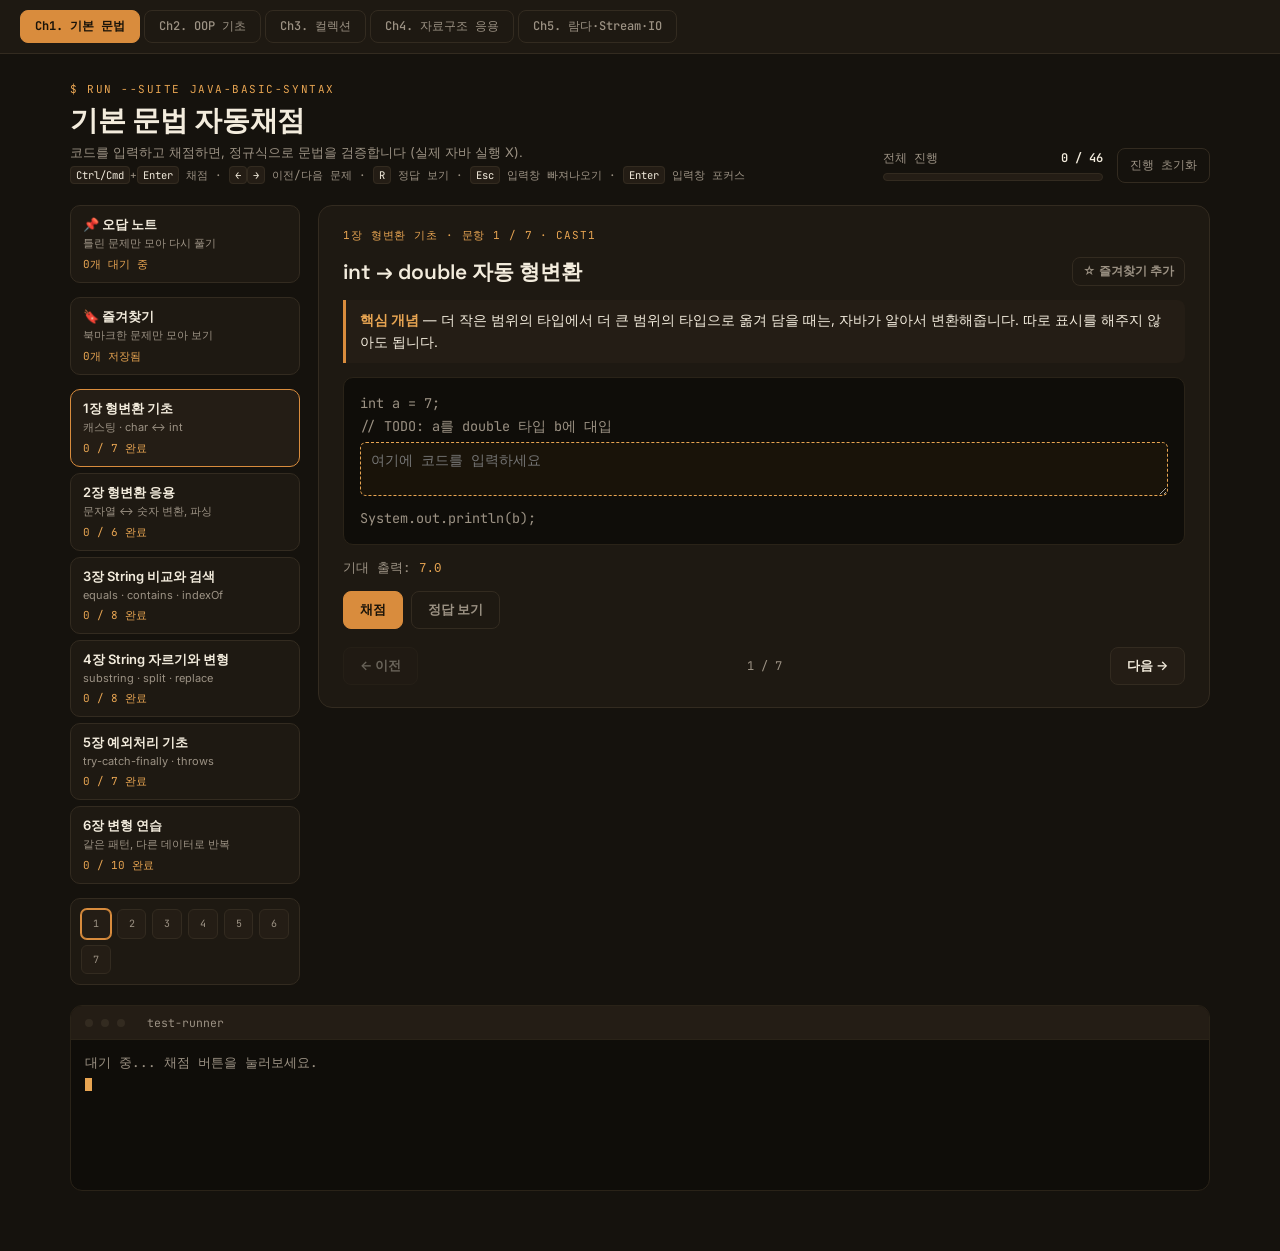
==== commit 3f261b49: "챕터 리팩토링" ====
--- a/main.html
+++ b/main.html
@@ -136,10 +136,11 @@
 <body>
 
 <div id="chapter-nav">
-  <button class="ch-btn ch-active" data-ch="1">Ch1. 컬렉션·I/O</button>
-  <button class="ch-btn" data-ch="2">Ch2. 기본 문법</button>
-  <button class="ch-btn" data-ch="3">Ch3. 스택·큐</button>
-  <button class="ch-btn" data-ch="4">Ch4. OOP·람다·Stream</button>
+  <button class="ch-btn ch-active" data-ch="1">Ch1. 기본 문법</button>
+  <button class="ch-btn" data-ch="2">Ch2. OOP 기초</button>
+  <button class="ch-btn" data-ch="3">Ch3. 컬렉션</button>
+  <button class="ch-btn" data-ch="4">Ch4. 자료구조 응용</button>
+  <button class="ch-btn" data-ch="5">Ch5. 람다·Stream·IO</button>
 </div>
 
 <div id="app"><div class="loading">진행 상황 불러오는 중...</div></div>
@@ -150,445 +151,10 @@
   /* ============ 챕터 데이터 ============ */
   var CH_DATA = {
     1: {
-      suite: 'java-data-structures',
-      brandTitle: '자료구조 자동채점',
-      storageKey: 'ds_quiz_progress_v1',
-      bookmarkKey: 'ds_quiz_bookmarks_v1',
-      levels: [
-    {id:0, name:'1장 선언과 초기화', sub:'배열 · 컬렉션 선언'},
-    {id:1, name:'2장 기본 CRUD', sub:'생성 · 조회 · 수정 · 삭제'},
-    {id:2, name:'3장 검색 · 정렬 · 집합', sub:'탐색 · 정렬, 교집합 · 합집합 · 차집합'},
-    {id:3, name:'4장 응용과 함정', sub:'오토박싱, 오버로딩 등 자주 틀리는 지점'},
-    {id:4, name:'5장 변형 연습', sub:'같은 패턴, 다른 데이터로 반복'},
-    {id:5, name:'6장 입출력 (I/O)', sub:'Scanner · BufferedReader · StringBuilder'}
-  ],
-      questions: [
-    {id:'Q0-1', level:0, title:'크기로 배열 선언하기',
-     concept:'값을 아직 모를 때도, 칸 수만 먼저 정해서 배열 공간을 미리 잡아둘 수 있는 방법이 있습니다. 이렇게 만들면 각 칸은 자동으로 기본값(default value)으로 채워집니다 — int는 0, boolean은 false, 참조 타입은 null. 크기만 알고 있을 때 배열을 어떻게 선언해야 할지 떠올려보세요.',
-     before:[], placeholder:['// TODO: 크기 5인 int 배열 arr 선언'],
-     after:['System.out.println(Arrays.toString(arr));'],
-     expected:'[0, 0, 0, 0, 0]', answer:['int[] arr = new int[5];'], note:'',
-     regex:[/int\s*\[\s*\]\s*arr\s*=\s*new\s*int\s*\[\s*5\s*\]\s*;?/]},
-
-    {id:'Q0-2', level:0, title:'값을 알 때 배열 선언하기 (리터럴)',
-     concept:'값을 이미 알고 있다면, 빈 배열을 만들고 하나씩 채우는 대신 선언과 동시에 한 번에 초기화하는 축약형이 있습니다. 단, 이 축약형은 선언 줄에서만 쓸 수 있습니다 — 변수를 먼저 선언해두고 나중에 따로 대입하려고 하면 컴파일 에러가 납니다.',
-     before:[], placeholder:['// TODO: 1, 2, 3 값을 가진 int 배열 arr 선언'],
-     after:['System.out.println(Arrays.toString(arr));'],
-     expected:'[1, 2, 3]', answer:['int[] arr = {1, 2, 3};'], note:'',
-     regex:[/int\s*\[\s*\]\s*arr\s*=\s*(?:new\s*int\s*\[\s*\])?\{\s*1\s*,\s*2\s*,\s*3\s*\}\s*;?/]},
-
-    {id:'Q0-3', level:0, title:'2차원 배열 선언하기',
-     concept:'2차원 배열은 사실 "배열을 원소로 담은 배열"입니다. 바깥쪽 길이와 안쪽 길이를 각각 따로 지정해서 선언할 수 있는데, 두 길이를 어떤 순서로 표기해야 할지 생각해보세요.',
-     before:[], placeholder:['// TODO: 3행 2열짜리 int 2차원 배열 grid 선언'],
-     after:['System.out.println(Arrays.deepToString(grid));'],
-     expected:'[[0, 0], [0, 0], [0, 0]]', answer:['int[][] grid = new int[3][2];'], note:'',
-     regex:[/int\s*\[\s*\]\s*\[\s*\]\s*grid\s*=\s*new\s*int\s*\[\s*3\s*\]\s*\[\s*2\s*\]\s*;?/]},
-
-    {id:'Q0-4', level:0, title:'ArrayList 선언하기 (인터페이스 타입으로)',
-     concept:'자바에서 컬렉션(collection)을 다룰 때는, 구체적인 구현 클래스보다 더 넓은 인터페이스 타입으로 변수를 선언해두는 관례가 있습니다. 나중에 구현체만 바꿔도 나머지 코드는 그대로 둘 수 있습니다 — 다형성(polymorphism)의 실용적 이유입니다. 왼쪽엔 어떤 타입을, 오른쪽엔 어떤 타입을 써야 할지 생각해보세요.',
-     before:[], placeholder:['// TODO: 빈 정수 ArrayList list 선언'],
-     after:['System.out.println(list.size());'],
-     expected:'0', answer:['List<Integer> list = new ArrayList<>();'],
-     note:'ArrayList<Integer> list = new ArrayList<>();도 동작은 같지만, 다형성을 살리려면 왼쪽을 인터페이스 타입으로 쓰는 게 관례입니다.',
-     regex:[/(?:List|ArrayList)\s*<\s*Integer\s*>\s*list\s*=\s*new\s*ArrayList\s*<\s*>\s*\(\s*\)\s*;?/]},
-
-    {id:'Q0-5', level:0, title:'래퍼 클래스(Wrapper Class)로 선언하기',
-     concept:'제네릭(generics)을 쓰는 컬렉션은 원시 타입(primitive)을 직접 담을 수 없고, 반드시 객체 타입만 담을 수 있습니다. 그래서 int 대신 그에 대응하는 래퍼 클래스(wrapper class)를 써야 합니다. add(10)처럼 int 값을 넣으면 자바가 자동으로 객체로 변환해주는데, 이를 오토박싱(autoboxing)이라 합니다. (이 개념이 나중에 Q8 함정의 원인이 됩니다.)',
-     before:[], placeholder:['// TODO: Integer를 담을 빈 ArrayList numbers 선언'],
-     after:['numbers.add(10);','numbers.add(20);','System.out.println(numbers);'],
-     expected:'[10, 20]', answer:['List<Integer> numbers = new ArrayList<>();'], note:'',
-     regex:[/(?:List|ArrayList)\s*<\s*Integer\s*>\s*numbers\s*=\s*new\s*ArrayList\s*<\s*>\s*\(\s*\)\s*;?/]},
-
-    {id:'Q0-6', level:0, title:'HashMap 선언하기 (타입 파라미터 2개)',
-     concept:'Map은 key 타입과 value 타입, 총 두 개의 타입 파라미터를 받습니다. <KeyType, ValueType> 순서를 지켜야 합니다.',
-     before:[], placeholder:['// TODO: String을 key로, Integer를 value로 갖는 빈 HashMap scores 선언'],
-     after:['System.out.println(scores.size());'],
-     expected:'0', answer:['Map<String, Integer> scores = new HashMap<>();'], note:'',
-     regex:[/(?:Map|HashMap)\s*<\s*String\s*,\s*Integer\s*>\s*scores\s*=\s*new\s*HashMap\s*<\s*>\s*\(\s*\)\s*;?/]},
-
-    {id:'Q1', level:1, title:'배열 오름차순 정렬',
-     concept:'원시 타입(primitive) 배열을 정렬할 때는 비교자(Comparator)를 따로 지정할 수 없고, 항상 오름차순으로만 정렬하는 방법이 있습니다. (Q2의 객체 배열과 비교해보세요)',
-     before:['int[] arr = {5, 3, 1, 4, 2};'], placeholder:['// TODO'],
-     after:['System.out.println(Arrays.toString(arr));'],
-     expected:'[1, 2, 3, 4, 5]', answer:['Arrays.sort(arr);'],
-     note:'원시 타입 배열 정렬은 내부적으로 Dual-Pivot Quicksort를 사용하며, 항상 오름차순입니다.',
-     regex:[/Arrays\.sort\s*\(\s*arr\s*\)\s*;?/]},
-
-    {id:'Q6', level:1, title:'리스트 인덱스로 값 읽기',
-     concept:'리스트에서 특정 위치의 값을 읽어오는 연산은 인덱스(index) 기반 접근이라 O(1)입니다.',
-     before:['List<Integer> list = new ArrayList<>(Arrays.asList(10, 20, 30, 40, 50));'], placeholder:['// TODO'],
-     after:['System.out.println("val6: " + val6);'],
-     expected:'val6: 30', answer:['int val6 = list.get(2);'], note:'',
-     regex:[/int\s*val6\s*=\s*list\.get\s*\(\s*2\s*\)\s*;?/]},
-
-    {id:'Q7', level:1, title:'리스트 인덱스 값 수정',
-     concept:'리스트의 특정 위치 값을 ‘교체’하는 연산과 ‘새로 끼워넣는’ 연산은 서로 다른 메서드입니다. 교체는 리스트의 길이를 바꾸지 않는다는 점에 주목하세요.',
-     before:['// list = [10, 20, 30, 40, 50]'], placeholder:['// TODO'],
-     after:['System.out.println(list);'],
-     expected:'[10, 99, 30, 40, 50]', answer:['list.set(1, 99);'], note:'',
-     regex:[/list\.set\s*\(\s*1\s*,\s*99\s*\)\s*;?/]},
-
-    {id:'Q11', level:1, title:'HashSet 선언과 중복 제거',
-     concept:'HashSet은 중복을 허용하지 않고, 입력 순서를 보장하지 않습니다.',
-     before:[], placeholder:['Set<Integer> set11 = /* TODO */;'],
-     after:['set11.add(1);','set11.add(2);','set11.add(3);','set11.add(2); // 중복 — 무시됨','System.out.println(set11.size());'],
-     expected:'3', answer:['Set<Integer> set11 = new HashSet<>();'], note:'',
-     regex:[/(?:Set|HashSet)\s*<\s*Integer\s*>\s*set11\s*=\s*new\s*HashSet\s*<\s*>\s*\(\s*\)\s*;?/]},
-
-    {id:'Q16', level:1, title:'Map에 key-value 추가',
-     concept:'맵에 키-값 쌍을 넣는 연산은, 키가 이미 있으면 기존 값을 덮어씁니다(overwrite). 즉 ‘추가’와 ‘수정’이 사실 같은 동작으로 처리됩니다.',
-     before:['Map<String, Integer> map = new HashMap<>();'], placeholder:['// TODO'],
-     after:['System.out.println(map.get("apple"));'],
-     expected:'5', answer:['map.put("apple", 5);'], note:'',
-     regex:[/map\.put\s*\(\s*"apple"\s*,\s*5\s*\)\s*;?/]},
-
-    {id:'Q20', level:1, title:'Map에서 key 삭제',
-     concept:'맵에서 특정 키를 지우는 연산은, 그 키가 원래 없었어도 예외 없이 조용히 넘어갑니다.',
-     before:['// map에 "apple"=5가 들어있는 상태'], placeholder:['// TODO'],
-     after:['System.out.println(map.size());'],
-     expected:'0', answer:['map.remove("apple");'], note:'',
-     regex:[/map\.remove\s*\(\s*"apple"\s*\)\s*;?/]},
-
-    {id:'Q9', level:2, title:'값으로 인덱스 찾기',
-     concept:'리스트에서 특정 값이 몇 번째 위치에 있는지 찾는 연산이 있습니다. 값이 없으면 -1을 반환합니다.',
-     before:['// list = [10, 99, 30, 40, 50]'], placeholder:['// TODO'],
-     after:['System.out.println(idx9);'],
-     expected:'1', answer:['int idx9 = list.indexOf(99);'], note:'',
-     regex:[/int\s*idx9\s*=\s*list\.indexOf\s*\(\s*99\s*\)\s*;?/]},
-
-    {id:'Q12', level:2, title:'Set에 값 존재 여부 확인',
-     concept:'Set에 특정 값이 들어있는지 확인하는 연산은 해시(hash) 기반 탐색이라 평균 O(1)입니다. (List에서 같은 종류의 확인은 O(n)이라는 점과 비교해두면 좋습니다.)',
-     before:['// set11 = {1, 2, 3}'], placeholder:['boolean has2 = /* TODO */;'],
-     after:['System.out.println(has2);'],
-     expected:'true', answer:['boolean has2 = set11.contains(2);'], note:'',
-     regex:[/boolean\s*has2\s*=\s*set11\.contains\s*\(\s*2\s*\)\s*;?/]},
-
-    {id:'Q19', level:2, title:'Map의 key/value 존재 여부 확인',
-     concept:'맵에서 ‘이 키가 있는지’ 확인하는 것과 ‘이 값이 있는지’ 확인하는 것은 비용이 다릅니다. 하나는 해시로 바로 찾아가고, 다른 하나는 모든 값을 하나씩 순회해야 합니다.',
-     before:['map.put("apple", 5);'],
-     placeholder:['boolean hasKey = /* TODO */;','boolean hasVal = /* TODO */;'],
-     after:[], rows:3,
-     expected:'hasKey = true, hasVal = true',
-     answer:['boolean hasKey = map.containsKey("apple");','boolean hasVal = map.containsValue(5);'], note:'',
-     regex:[/containsKey\s*\(\s*"apple"\s*\)/, /containsValue\s*\(\s*5\s*\)/]},
-
-    {id:'Q2', level:2, title:'Integer 배열 내림차순 정렬',
-     concept:'비교자(Comparator)를 지정해서 정렬 방향을 바꾸는 기능은 객체 배열(Integer[])에서만 쓸 수 있습니다. 원시 타입 int[]에는 이 옵션이 아예 없습니다 (Q1과 대조). 자바 표준 라이브러리에는 정렬 순서를 거꾸로 뒤집어주는 미리 만들어진 비교자가 있습니다.',
-     before:['Integer[] arr2 = {5, 3, 1, 4, 2};'], placeholder:['// TODO'],
-     after:['System.out.println(Arrays.toString(arr2));'],
-     expected:'[5, 4, 3, 2, 1]', answer:['Arrays.sort(arr2, Collections.reverseOrder());'], note:'',
-     regex:[/Arrays\.sort\s*\(\s*arr2\s*,\s*Collections\.reverseOrder\s*\(\s*\)\s*\)\s*;?/]},
-
-    {id:'Q10', level:2, title:'List 내림차순 정렬',
-     concept:'배열을 정렬하는 기능과 리스트를 정렬하는 기능은, 사실 서로 다른 클래스에 속해 있습니다. 이름이 비슷해서 헷갈리기 쉬우니 어느 클래스 소속인지 구분해서 기억해두세요.',
-     before:['List<Integer> list10 = new ArrayList<>(Arrays.asList(3, 1, 4, 1, 5));'], placeholder:['// TODO'],
-     after:['System.out.println(list10);'],
-     expected:'[5, 4, 3, 1, 1]', answer:['Collections.sort(list10, Collections.reverseOrder());'], note:'',
-     regex:[/Collections\.sort\s*\(\s*list10\s*,\s*Collections\.reverseOrder\s*\(\s*\)\s*\)\s*;?/]},
-
-    {id:'Q3', level:2, title:'배열 특정 범위 채우기',
-     concept:'배열의 일부 구간만 골라서 값으로 채우는 기능이 있습니다. 시작 인덱스는 포함되지만, 끝 인덱스는 미포함(exclusive)이라는 점에 주의하세요.',
-     before:['int[] arr3 = {0, 0, 0, 0, 0};'], placeholder:['// TODO'],
-     after:['System.out.println(Arrays.toString(arr3));'],
-     expected:'[0, -1, -1, 0, 0]', answer:['Arrays.fill(arr3, 1, 3, -1);'],
-     note:'인덱스 1, 2만 채워지고 인덱스 3은 채워지지 않습니다.',
-     regex:[/Arrays\.fill\s*\(\s*arr3\s*,\s*1\s*,\s*3\s*,\s*-1\s*\)\s*;?/]},
-
-    {id:'Q13', level:2, title:'교집합 (Set)',
-     concept:'두 집합에서 공통으로 들어있는 원소만 남기고 싶을 때 쓰는 연산이 있습니다. 이 연산은 새 결과를 따로 반환하지 않고, 호출한 집합 자체를 직접 바꿔버립니다(in-place).',
-     before:['Set<Integer> setA = new HashSet<>(Arrays.asList(1, 2, 3, 4));','Set<Integer> setB = new HashSet<>(Arrays.asList(3, 4, 5, 6));'],
-     placeholder:['// TODO'], after:['System.out.println(setA);'],
-     expected:'[3, 4]', answer:['setA.retainAll(setB);'], note:'',
-     regex:[/setA\.retainAll\s*\(\s*setB\s*\)\s*;?/]},
-
-    {id:'Q14', level:2, title:'합집합 (Set)',
-     concept:'두 집합을 하나로 합치고 싶을 때 쓰는 연산이 있습니다. 중복된 원소는 자동으로 한 번만 남습니다.',
-     before:['Set<Integer> setC = new HashSet<>(Arrays.asList(1, 2, 3));','Set<Integer> setD = new HashSet<>(Arrays.asList(3, 4, 5));'],
-     placeholder:['// TODO'], after:['System.out.println(setC);'],
-     expected:'[1, 2, 3, 4, 5]', answer:['setC.addAll(setD);'], note:'',
-     regex:[/setC\.addAll\s*\(\s*setD\s*\)\s*;?/]},
-
-    {id:'Q15', level:2, title:'차집합 (Set)',
-     concept:'한 집합에서, 다른 집합과 겹치는 원소들만 골라 제거하고 싶을 때 쓰는 연산이 있습니다.',
-     before:['Set<Integer> setE = new HashSet<>(Arrays.asList(1, 2, 3, 4));','Set<Integer> setF = new HashSet<>(Arrays.asList(3, 4, 5));'],
-     placeholder:['// TODO'], after:['System.out.println(setE);'],
-     expected:'[1, 2]', answer:['setE.removeAll(setF);'], note:'',
-     regex:[/setE\.removeAll\s*\(\s*setF\s*\)\s*;?/]},
-
-    {id:'Q17', level:2, title:'key 없을 때 기본값 반환 (저장은 안 됨)',
-     concept:'맵에 없는 키를 조회할 때, 예외 대신 미리 정해둔 기본값을 돌려받고 싶을 때 쓰는 연산이 있습니다. 중요한 건, 이 연산이 맵에 그 키를 실제로 저장하지는 않는다는 점입니다 — 이 부분이 가장 헷갈리기 쉽습니다.',
-     before:[], placeholder:['int val17 = /* TODO */;'],
-     after:['System.out.println(val17);','System.out.println(map.containsKey("banana"));'],
-     expected:'0, false', answer:['int val17 = map.getOrDefault("banana", 0);'], note:'',
-     regex:[/int\s*val17\s*=\s*map\.getOrDefault\s*\(\s*"banana"\s*,\s*0\s*\)\s*;?/]},
-
-    {id:'Q5', level:3, title:'배열 → ArrayList 변환',
-     concept:'배열을 리스트로 감싸주는 기능이 있는데, 이걸로 바로 만든 리스트는 사실 배열을 그대로 감싼 고정 크기(fixed-size) 리스트라서 add/remove가 불가능합니다(UnsupportedOperationException). 진짜 자유롭게 추가·삭제 가능한 리스트가 필요하다면 한 단계를 더 거쳐야 합니다.',
-     before:['Integer[] arr5 = {10, 20, 30};'], placeholder:['// TODO'],
-     after:['System.out.println(list5);'],
-     expected:'[10, 20, 30]', answer:['List<Integer> list5 = new ArrayList<>(Arrays.asList(arr5));'],
-     note:'new ArrayList<>()로 한 번 더 감싸지 않으면 이후 add()/remove() 호출 시 런타임 예외가 발생합니다.',
-     regex:[/List\s*<\s*Integer\s*>\s*list5\s*=\s*new\s*ArrayList\s*<\s*>\s*\(\s*Arrays\.asList\s*\(\s*arr5\s*\)\s*\)\s*;?/]},
-
-    {id:'Q8', level:3, title:'인덱스 삭제 vs 값 삭제',
-     concept:'리스트의 삭제 연산은 오버로딩(overloading)된 메서드라서, 인덱스로 지우는 버전과 값으로 지우는 버전이 따로 존재합니다. 정수를 그대로 넣으면 컴파일러는 그걸 인덱스로 받아들입니다. 그렇다면 "값으로 지우고 싶다"는 의도를 컴파일러에게 어떻게 전달해야 할까요? (Q0-5의 오토박싱 개념을 다시 떠올려보세요)',
-     before:['// list = [10, 99, 30, 40, 50]'], placeholder:['// TODO  (값 30을 삭제하고 싶음)'],
-     after:['System.out.println(list);'],
-     expected:'[10, 99, 40, 50]', answer:['list.remove(Integer.valueOf(30));'],
-     note:'list.remove(30)이라고 쓰면 인덱스 30번째 원소를 지우려다 IndexOutOfBoundsException이 납니다.',
-     regex:[/list\.remove\s*\(\s*Integer\.valueOf\s*\(\s*30\s*\)\s*\)\s*;?/]},
-
-    {id:'Q18', level:3, title:'빈도수 카운팅 패턴',
-     concept:'각 단어가 몇 번 등장했는지 세고 싶을 때 자주 쓰는 전형적인 패턴이 있습니다. 처음 보는 단어는 0부터 시작해서 1을 더하고, 이미 본 단어는 기존 횟수에 1을 더하면 됩니다 — 이 두 경우를 한 줄로 동시에 처리하려면 어떻게 해야 할까요? 코딩테스트에서 거의 항상 등장하는 패턴이니 꼭 손에 익혀두세요.',
-     before:['String[] words = {"a", "b", "a", "c", "a", "b"};','Map<String, Integer> freq = new HashMap<>();','for (String w : words) {'],
-     placeholder:['    // TODO'],
-     after:['}','System.out.println(freq.get("a"));','System.out.println(freq.get("b"));'],
-     expected:'3, 2', answer:['freq.put(w, freq.getOrDefault(w, 0) + 1);'],
-     note:'첫 등장 시 getOrDefault가 0을 반환해 1로 시작하고, 이후 등장할 때마다 기존 값에 1씩 더해집니다.',
-     regex:[/freq\.put\s*\(\s*w\s*,\s*freq\.getOrDefault\s*\(\s*w\s*,\s*0\s*\)\s*\+\s*1\s*\)\s*;?/]},
-
-    {id:'Q4', level:3, title:'2차원 배열 정렬 (람다 비교자)',
-     concept:'2차원 배열은 사실 1차원 배열들을 원소로 담은 객체 배열입니다. 그래서 1차원 int[](Q1)와 달리, 정렬 기준을 직접 정해줄 수 있는 방법이 있습니다. 각 행의 0번째 값을 기준으로 두 행을 비교하려면 어떤 식을 써야 할지 생각해보세요.',
-     before:['int[][] arr4 = {{3, 1}, {1, 5}, {2, 3}};'], placeholder:['// TODO  (0번 인덱스 기준 오름차순)'],
-     after:['System.out.println(Arrays.deepToString(arr4));'],
-     expected:'[[1, 5], [2, 3], [3, 1]]', answer:['Arrays.sort(arr4, (a, b) -> a[0] - b[0]);'],
-     note:'a[0] - b[0]이 음수면 a가 앞, 양수면 b가 앞으로 정렬됩니다.',
-     regex:[/Arrays\.sort\s*\(\s*arr4\s*,\s*\(\s*a\s*,\s*b\s*\)\s*->\s*(?:a\[0\]\s*-\s*b\[0\]|Integer\.compare\s*\(\s*a\[0\]\s*,\s*b\[0\]\s*\))\s*\)\s*;?/]},
-
-    {id:'Q13b', level:4, title:'🔁 변형: 교집합 (다른 데이터)',
-     concept:'두 집합에서 공통으로 들어있는 원소만 남기고 싶을 때 쓰는 연산이 있습니다. 이 연산은 새 결과를 따로 반환하지 않고, 호출한 집합 자체를 직접 바꿔버립니다(in-place). (Q13과 같은 패턴, 다른 데이터)',
-     before:['Set<Integer> setA = new HashSet<>(Arrays.asList(10, 20, 30, 40));','Set<Integer> setB = new HashSet<>(Arrays.asList(20, 40, 50));'],
-     placeholder:['// TODO'], after:['System.out.println(setA);'],
-     expected:'[20, 40]', answer:['setA.retainAll(setB);'], note:'',
-     regex:[/setA\.retainAll\s*\(\s*setB\s*\)\s*;?/]},
-
-    {id:'Q14b', level:4, title:'🔁 변형: 합집합 (다른 데이터)',
-     concept:'두 집합을 하나로 합치고 싶을 때 쓰는 연산이 있습니다. 중복된 원소는 자동으로 한 번만 남습니다. (Q14와 같은 패턴, 다른 데이터)',
-     before:['Set<Integer> setC = new HashSet<>(Arrays.asList(1, 3, 5));','Set<Integer> setD = new HashSet<>(Arrays.asList(2, 3, 4));'],
-     placeholder:['// TODO'], after:['System.out.println(setC);'],
-     expected:'[1, 2, 3, 4, 5]', answer:['setC.addAll(setD);'], note:'',
-     regex:[/setC\.addAll\s*\(\s*setD\s*\)\s*;?/]},
-
-    {id:'Q15b', level:4, title:'🔁 변형: 차집합 (다른 데이터)',
-     concept:'한 집합에서, 다른 집합과 겹치는 원소들만 골라 제거하고 싶을 때 쓰는 연산이 있습니다. (Q15와 같은 패턴, 다른 데이터)',
-     before:['Set<Integer> setE = new HashSet<>(Arrays.asList(1, 2, 3, 4, 5));','Set<Integer> setF = new HashSet<>(Arrays.asList(2, 4));'],
-     placeholder:['// TODO'], after:['System.out.println(setE);'],
-     expected:'[1, 3, 5]', answer:['setE.removeAll(setF);'], note:'',
-     regex:[/setE\.removeAll\s*\(\s*setF\s*\)\s*;?/]},
-
-    {id:'Q17b', level:4, title:'🔁 변형: 기본값 반환 (다른 데이터)',
-     concept:'맵에 없는 키를 조회할 때, 예외 대신 미리 정해둔 기본값을 돌려받고 싶을 때 쓰는 연산이 있습니다. 이 연산은 맵에 그 키를 실제로 저장하지는 않습니다. (Q17과 같은 패턴, 다른 데이터)',
-     before:['Map<String, Integer> map = new HashMap<>();','map.put("apple", 5);'],
-     placeholder:['int val = /* TODO */;'], after:['System.out.println(val);'],
-     expected:'-1', answer:['int val = map.getOrDefault("kiwi", -1);'], note:'',
-     regex:[/int\s*val\s*=\s*map\.getOrDefault\s*\(\s*"kiwi"\s*,\s*-1\s*\)\s*;?/]},
-
-    {id:'Q8b', level:4, title:'🔁 변형: 인덱스 삭제 vs 값 삭제 (다른 데이터)',
-     concept:'리스트의 삭제 연산은 오버로딩(overloading)된 메서드라서, 인덱스로 지우는 버전과 값으로 지우는 버전이 따로 존재합니다. 정수를 그대로 넣으면 인덱스로 해석된다는 점을 떠올려보세요. (Q8과 같은 패턴, 다른 데이터)',
-     before:['List<Integer> list = new ArrayList<>(Arrays.asList(5, 15, 25, 35));'],
-     placeholder:['// TODO (값 25를 삭제하고 싶음)'], after:['System.out.println(list);'],
-     expected:'[5, 15, 35]', answer:['list.remove(Integer.valueOf(25));'], note:'',
-     regex:[/list\.remove\s*\(\s*Integer\.valueOf\s*\(\s*25\s*\)\s*\)\s*;?/]},
-
-    {id:'Q18b', level:4, title:'🔁 변형: 빈도수 카운팅 (다른 데이터)',
-     concept:'각 항목이 몇 번 등장했는지 셀 때 쓰는 전형적인 패턴이 있습니다. 처음 보는 항목은 0부터 시작해서 1을 더하고, 이미 본 항목은 기존 횟수에 1을 더합니다. (Q18과 같은 패턴, 다른 데이터)',
-     before:['String[] fruits = {"apple", "banana", "apple", "apple", "banana", "cherry"};','Map<String, Integer> freq = new HashMap<>();','for (String f : fruits) {'],
-     placeholder:['    // TODO'],
-     after:['}','System.out.println(freq.get("apple"));','System.out.println(freq.get("banana"));'],
-     expected:'3, 2', answer:['freq.put(f, freq.getOrDefault(f, 0) + 1);'], note:'',
-     regex:[/freq\.put\s*\(\s*f\s*,\s*freq\.getOrDefault\s*\(\s*f\s*,\s*0\s*\)\s*\+\s*1\s*\)\s*;?/]},
-
-    {id:'Q2b', level:4, title:'🔁 변형: 객체 배열 내림차순 (다른 데이터)',
-     concept:'비교자(Comparator)를 지정해서 정렬 방향을 바꾸는 기능은 객체 배열에서만 쓸 수 있습니다. 자바 표준 라이브러리에는 정렬 순서를 거꾸로 뒤집어주는 미리 만들어진 비교자가 있습니다. (Q2와 같은 패턴, 다른 데이터)',
-     before:['Integer[] nums = {7, 2, 9, 4, 1};'], placeholder:['// TODO (내림차순)'],
-     after:['System.out.println(Arrays.toString(nums));'],
-     expected:'[9, 7, 4, 2, 1]', answer:['Arrays.sort(nums, Collections.reverseOrder());'], note:'',
-     regex:[/Arrays\.sort\s*\(\s*nums\s*,\s*Collections\.reverseOrder\s*\(\s*\)\s*\)\s*;?/]},
-
-    {id:'Q10b', level:4, title:'🔁 변형: 리스트 내림차순 (다른 데이터)',
-     concept:'배열을 정렬하는 기능과 리스트를 정렬하는 기능은 서로 다른 클래스에 속해 있습니다. 이름이 비슷해서 헷갈리기 쉬우니 어느 클래스 소속인지 떠올려보세요. (Q10과 같은 패턴, 다른 데이터)',
-     before:['List<Integer> list2 = new ArrayList<>(Arrays.asList(8, 2, 6, 4));'], placeholder:['// TODO (내림차순)'],
-     after:['System.out.println(list2);'],
-     expected:'[8, 6, 4, 2]', answer:['Collections.sort(list2, Collections.reverseOrder());'], note:'',
-     regex:[/Collections\.sort\s*\(\s*list2\s*,\s*Collections\.reverseOrder\s*\(\s*\)\s*\)\s*;?/]},
-
-    {id:'Q9b', level:4, title:'🔁 변형: 값으로 인덱스 찾기 (다른 데이터)',
-     concept:'리스트에서 특정 값이 몇 번째 위치에 있는지 찾는 연산이 있습니다. 값이 없으면 -1을 반환합니다. (Q9와 같은 패턴, 다른 데이터)',
-     before:['List<Integer> list3 = new ArrayList<>(Arrays.asList(7, 14, 21, 28));'], placeholder:['// TODO'],
-     after:['System.out.println(idx);'],
-     expected:'2', answer:['int idx = list3.indexOf(21);'], note:'',
-     regex:[/int\s*idx\s*=\s*list3\.indexOf\s*\(\s*21\s*\)\s*;?/]},
-
-    {id:'Q5b', level:4, title:'🔁 변형: 배열 → ArrayList 변환 (다른 데이터)',
-     concept:'배열을 리스트로 감싸주는 기능이 있는데, 그걸로 바로 만든 리스트는 고정 크기(fixed-size)라서 add/remove가 불가능합니다. 진짜 자유롭게 추가·삭제 가능한 리스트가 필요하다면 한 단계를 더 거쳐야 합니다. (Q5와 같은 패턴, 다른 데이터)',
-     before:['Integer[] src = {100, 200, 300};'], placeholder:['// TODO'],
-     after:['System.out.println(result);'],
-     expected:'[100, 200, 300]', answer:['List<Integer> result = new ArrayList<>(Arrays.asList(src));'], note:'',
-     regex:[/List\s*<\s*Integer\s*>\s*result\s*=\s*new\s*ArrayList\s*<\s*>\s*\(\s*Arrays\.asList\s*\(\s*src\s*\)\s*\)\s*;?/]},
-    {id:'CT1', level:1, title:'코테: 배열 길이 구하기',
-     concept:'배열의 길이는 length 필드로 확인합니다.',
-     before:['int[] arr = {1,2,3,4,5};'], placeholder:['// TODO'],
-     after:['System.out.println(len);'],
-     expected:'5', answer:['int len = arr.length;'], note:'',
-     regex:[/int\s*len\s*=\s*arr\.length\s*;?/]},
-
-    {id:'CT2', level:1, title:'코테: List 크기 구하기',
-     concept:'List의 원소 개수는 size() 메서드로 확인합니다.',
-     before:['List<Integer> list = Arrays.asList(1,2,3);'], placeholder:['// TODO'],
-     after:['System.out.println(size);'],
-     expected:'3', answer:['int size = list.size();'], note:'',
-     regex:[/int\s*size\s*=\s*list\.size\s*\(\s*\)\s*;?/]},
-
-    {id:'CT3', level:1, title:'코테: 배열 출력하기',
-     concept:'배열 내용을 확인할 때는 Arrays.toString()을 사용합니다.',
-     before:['int[] arr = {1,2,3};'], placeholder:['// TODO'],
-     after:[],
-     expected:'[1, 2, 3]', answer:['System.out.println(Arrays.toString(arr));'], note:'',
-     regex:[/Arrays\.toString\s*\(\s*arr\s*\)/]},
-
-    {id:'CT4', level:2, title:'코테: 배열 합계 구하기',
-     concept:'배열 합계는 Stream API로 빠르게 계산할 수 있습니다.',
-     before:['int[] arr = {1,2,3,4,5};'], placeholder:['// TODO'],
-     after:['System.out.println(sum);'],
-     expected:'15', answer:['int sum = Arrays.stream(arr).sum();'], note:'',
-     regex:[/Arrays\.stream\s*\(\s*arr\s*\)\.sum\s*\(\s*\)/]},
-
-    {id:'CT5', level:2, title:'코테: 배열 최대값',
-     concept:'배열의 최대값을 찾습니다.',
-     before:['int[] arr = {5,3,9,1};'], placeholder:['// TODO'],
-     after:['System.out.println(max);'],
-     expected:'9', answer:['int max = Arrays.stream(arr).max().getAsInt();'], note:'',
-     regex:[/int\s*max\s*=\s*Arrays\.stream\s*\(\s*arr\s*\)\.max\s*\(\s*\)\.getAsInt\s*\(\s*\)\s*;?/]},
-
-    {id:'CT6', level:2, title:'코테: 배열 최소값',
-     concept:'배열의 최소값을 찾습니다.',
-     before:['int[] arr = {5,3,9,1};'], placeholder:['// TODO'],
-     after:['System.out.println(min);'],
-     expected:'1', answer:['int min = Arrays.stream(arr).min().getAsInt();'], note:'',
-     regex:[/int\s*min\s*=\s*Arrays\.stream\s*\(\s*arr\s*\)\.min\s*\(\s*\)\.getAsInt\s*\(\s*\)\s*;?/]},
-
-    {id:'CT7', level:2, title:'코테: 리스트 → 배열 변환',
-     concept:'List를 배열로 변환합니다.',
-     before:['List<Integer> list = Arrays.asList(1,2,3);'], placeholder:['// TODO'],
-     after:['System.out.println(Arrays.toString(arr));'],
-     expected:'[1, 2, 3]', answer:['Integer[] arr = list.toArray(new Integer[0]);'], note:'',
-     regex:[/Integer\s*\[\s*\]\s*arr\s*=\s*list\.toArray\s*\(\s*new\s*Integer\s*\[\s*0\s*\]\s*\)\s*;?/]},
-
-    {id:'CT8', level:2, title:'코테: List → Set 중복 제거',
-     concept:'Set 생성자를 이용해 중복을 제거합니다.',
-     before:['List<Integer> list = Arrays.asList(1,2,2,3,3);'], placeholder:['// TODO'],
-     after:['System.out.println(set.size());'],
-     expected:'3', answer:['Set<Integer> set = new HashSet<>(list);'], note:'',
-     regex:[/(?:Set|HashSet)\s*<\s*Integer\s*>\s*set\s*=\s*new\s*HashSet\s*<\s*>\s*\(\s*list\s*\)\s*;?/]},
-
-    {id:'CT9', level:2, title:'코테: Set → List 변환',
-     concept:'Set을 List로 변환합니다.',
-     before:['Set<Integer> set = new HashSet<>(Arrays.asList(1,2,3));'], placeholder:['// TODO'],
-     after:['System.out.println(list.size());'],
-     expected:'3', answer:['List<Integer> list = new ArrayList<>(set);'], note:'',
-     regex:[/(?:List|ArrayList)\s*<\s*Integer\s*>\s*list\s*=\s*new\s*ArrayList\s*<\s*>\s*\(\s*set\s*\)\s*;?/]},
-
-    {id:'CT10', level:3, title:'코테: 배열 복사',
-     concept:'참조 공유가 아닌 실제 복사를 수행합니다.',
-     before:['int[] arr = {1,2,3};'], placeholder:['// TODO'],
-     after:['System.out.println(copy.length);'],
-     expected:'3', answer:['int[] copy = Arrays.copyOf(arr, arr.length);'], note:'',
-     regex:[/Arrays\.copyOf\s*\(\s*arr\s*,\s*arr\.length\s*\)/]},
-
-    {id:'CT11', level:3, title:'코테: Map에 없으면 추가',
-     concept:'키가 이미 있으면 값을 바꾸지 않고, 키가 없을 때만 값을 넣습니다.',
-     before:['Map<String,Integer> map = new HashMap<>();','map.put("apple", 5);'], placeholder:['// TODO'],
-     after:['System.out.println(map.get("apple"));'],
-     expected:'5', answer:['map.putIfAbsent("apple", 0);'],
-     note:'"apple" 키가 이미 있으므로 0으로 덮어써지지 않고 기존 값 5가 그대로 유지됩니다. map.put("apple", 0)이었다면 5가 0으로 바뀌었을 것입니다.',
-     regex:[/map\.putIfAbsent\s*\(\s*"apple"\s*,\s*0\s*\)\s*;?/]},
-
-    {id:'CT12', level:3, title:'코테: Map entrySet 순회',
-     concept:'Map을 순회할 때 가장 많이 사용하는 패턴입니다. entrySet()으로 key와 value를 동시에 꺼내올 수 있습니다.',
-     before:['Map<String,Integer> map = new HashMap<>();','map.put("apple", 3);','map.put("banana", 5);','int total = 0;'],
-     placeholder:['// TODO: entrySet으로 순회하며 total에 value를 더하기'],
-     after:['System.out.println(total);'], rows:3,
-     expected:'8',
-     answer:['for (Map.Entry<String,Integer> e : map.entrySet()) { total += e.getValue(); }'], note:'',
-     regex:[/for\s*\(\s*Map\.Entry\s*<\s*String\s*,\s*Integer\s*>\s*\w+\s*:\s*map\.entrySet\s*\(\s*\)\s*\)/, /total\s*\+=\s*\w+\.getValue\s*\(\s*\)/]},
-
-    {id:'IO1', level:5, title:'입출력: Scanner로 정수 입력받기',
-     concept:'Scanner는 표준 입력(standard input)을 토큰(공백·줄바꿈 기준) 단위로 끊어 읽습니다. 그중에서 정수 하나만 읽어오는 메서드가 있습니다.',
-     before:['// 입력: "5" 한 줄이 들어온다고 가정','Scanner sc = new Scanner(System.in);'],
-     placeholder:['// TODO: 정수 하나를 입력받아 n에 저장'],
-     after:['System.out.println(n);'],
-     expected:'5', answer:['int n = sc.nextInt();'], note:'',
-     regex:[/int\s*n\s*=\s*sc\.nextInt\s*\(\s*\)\s*;?/]},
-
-    {id:'IO2', level:5, title:'입출력: Scanner로 문자열 한 줄 입력받기',
-     concept:'nextInt()나 next()는 공백을 기준으로 한 토큰만 읽습니다. 공백이 포함된 한 줄 전체를 통째로 읽고 싶을 때 쓰는 메서드가 따로 있습니다.',
-     before:['// 입력: "hello world" 한 줄이 들어온다고 가정','Scanner sc = new Scanner(System.in);'],
-     placeholder:['// TODO: 한 줄 전체를 line에 저장'],
-     after:['System.out.println(line);'],
-     expected:'hello world', answer:['String line = sc.nextLine();'], note:'',
-     regex:[/String\s*line\s*=\s*sc\.nextLine\s*\(\s*\)\s*;?/]},
-
-    {id:'IO3', level:5, title:'입출력: ⚠️ 함정 — nextInt() 뒤의 nextLine()',
-     concept:'nextInt()는 숫자만 읽고, 그 줄 끝의 줄바꿈 문자는 입력 버퍼에 그대로 남겨둡니다. 바로 다음에 nextLine()을 호출하면 새 줄이 아니라 버퍼에 남아있던 그 줄바꿈 문자만 읽혀서 빈 문자열이 반환됩니다. 코딩테스트에서 정수와 문자열 입력을 섞어 받을 때 가장 많이 걸리는 함정이니, 어떻게 해결해야 할지 생각해보세요.',
-     before:['// 입력: "3" 그리고 다음 줄에 "hello" 가 들어온다고 가정','Scanner sc = new Scanner(System.in);','int num = sc.nextInt();'],
-     placeholder:['// TODO: 버퍼에 남은 줄바꿈을 먼저 버리고, 다음 줄을 line에 저장'], rows:3,
-     after:['System.out.println(line);'],
-     expected:'hello', answer:['sc.nextLine();','String line = sc.nextLine();'],
-     note:'첫 번째 nextLine()이 nextInt() 뒤에 남은 줄바꿈 문자를 소비(consume)하는 역할을 합니다. 이 줄이 빠지면 line에 빈 문자열("")이 들어가는 게 바로 이 문제의 함정입니다.',
-     regex:[/sc\.nextLine\s*\(\s*\)\s*;[\s\S]*String\s*line\s*=\s*sc\.nextLine\s*\(\s*\)\s*;?/]},
-
-    {id:'IO4', level:5, title:'입출력: BufferedReader로 한 줄 읽기',
-     concept:'Scanner는 입력을 파싱(parsing)하는 과정 때문에 비교적 느립니다. 입력 줄 수가 많은 코딩테스트에서는, 버퍼링된 스트림으로 한 줄을 통째로 빠르게 읽어오는 방법을 더 선호합니다. System.in을 감싸는 두 단계를 거쳐야 합니다.',
-     before:['// 입력: "hello" 한 줄이 들어온다고 가정','BufferedReader br = new BufferedReader(new InputStreamReader(System.in));'],
-     placeholder:['// TODO: 한 줄을 읽어 line에 저장'],
-     after:['System.out.println(line);'],
-     expected:'hello', answer:['String line = br.readLine();'],
-     note:'readLine()은 IOException을 던질 수 있어서, 보통 메서드 선언에 throws IOException을 추가해 처리합니다. (이 채점기는 throws 여부까지는 검사하지 않습니다.)',
-     regex:[/String\s*line\s*=\s*br\.readLine\s*\(\s*\)\s*;?/]},
-
-    {id:'IO5', level:5, title:'입출력: StringTokenizer로 토큰 분리',
-     concept:'한 줄에 공백으로 구분된 값이 여러 개 들어올 때, 이를 토큰(token) 단위로 하나씩 잘라주는 클래스가 있습니다. 생성자에 원본 문자열을 넘기면, 호출할 때마다 다음 토큰을 하나씩 돌려줍니다.',
-     before:['// 입력: "3 5 7" 한 줄이 들어온다고 가정','String line = "3 5 7";'],
-     placeholder:['// TODO: line을 공백 기준으로 분리하는 StringTokenizer st 생성'],
-     after:['System.out.println(st.nextToken());','System.out.println(st.nextToken());','System.out.println(st.nextToken());'],
-     expected:'3, 5, 7', answer:['StringTokenizer st = new StringTokenizer(line);'], note:'',
-     regex:[/StringTokenizer\s*st\s*=\s*new\s*StringTokenizer\s*\(\s*line\s*\)\s*;?/]},
-
-    {id:'IO6', level:5, title:'입출력: BufferedReader + StringTokenizer 조합',
-     concept:'BufferedReader로 빠르게 한 줄을 읽고, 그 줄을 StringTokenizer로 토큰 단위로 쪼개는 조합은 코딩테스트에서 가장 흔한 입력 처리 패턴입니다. 단, StringTokenizer가 돌려주는 토큰은 항상 String이라는 점에 주의하세요 — 숫자로 쓰려면 한 단계를 더 거쳐야 합니다.',
-     before:['// 입력: "10 20" 한 줄이 들어온다고 가정','BufferedReader br = new BufferedReader(new InputStreamReader(System.in));','StringTokenizer st = new StringTokenizer(br.readLine());'],
-     placeholder:['int a = /* TODO */;','int b = /* TODO */;'], rows:3,
-     after:['System.out.println(a + b);'],
-     expected:'30',
-     answer:['int a = Integer.parseInt(st.nextToken());','int b = Integer.parseInt(st.nextToken());'],
-     note:'StringTokenizer가 돌려주는 토큰은 항상 String이므로, 숫자로 쓰려면 Integer.parseInt()로 직접 변환해야 합니다.',
-     regex:[/int\s*a\s*=\s*Integer\.parseInt\s*\(\s*st\.nextToken\s*\(\s*\)\s*\)\s*;?/, /int\s*b\s*=\s*Integer\.parseInt\s*\(\s*st\.nextToken\s*\(\s*\)\s*\)\s*;?/]},
-
-    {id:'IO7', level:5, title:'입출력: StringBuilder로 문자열 누적',
-     concept:'반복문 안에서 String을 +=로 계속 이어붙이면, 그때마다 새로운 String 객체가 만들어져서 데이터가 많아질수록 점점 느려집니다. 내부 버퍼를 직접 수정(mutate)해서 훨씬 빠르게 문자열을 이어붙이는 클래스가 있습니다.',
-     before:['StringBuilder sb = new StringBuilder();','for (int i = 1; i <= 3; i++) {'],
-     placeholder:['    // TODO: sb에 i를 추가'],
-     after:['}','System.out.println(sb.toString());'],
-     expected:'123', answer:['sb.append(i);'],
-     note:'String을 +=로 반복 이어붙이면 매번 새 String 객체가 생성되어 느려집니다(대략 O(n²)). StringBuilder.append()는 내부 버퍼를 직접 수정해서 훨씬 빠릅니다.',
-     regex:[/sb\.append\s*\(\s*i\s*\)\s*;?/]},
-
-    {id:'IO8', level:5, title:'입출력: StringBuilder로 줄바꿈 포함 출력',
-     concept:'여러 줄을 출력할 때 매번 System.out.println()을 호출하는 대신, StringBuilder에 줄바꿈 문자(\\n)를 함께 누적한 뒤 마지막에 한 번만 출력하는 방법이 있습니다. 출력 호출 횟수를 줄이면 I/O 비용을 절약할 수 있어 입력이 많은 코딩테스트에서 유리합니다.',
-     before:['StringBuilder sb = new StringBuilder();','String[] words = {"apple", "banana", "cherry"};','for (String w : words) {'],
-     placeholder:['    // TODO: sb에 w와 줄바꿈(\\n)을 함께 추가'],
-     after:['}','System.out.print(sb);'],
-     expected:'apple\nbanana\ncherry\n', answer:['sb.append(w).append("\\n");'],
-     note:'append()는 자기 자신을 반환하므로 .append(w).append("\\n")처럼 메서드 체이닝이 가능합니다.',
-     regex:[/sb\.append\s*\(\s*w\s*\).*\.append\s*\(\s*"\\n"\s*\)\s*;?/]}
-
-  ]
-    },
-    2: {
       suite: 'java-basic-syntax',
       brandTitle: '기본 문법 자동채점',
-      storageKey: 'ds2_quiz_progress_v1',
-      bookmarkKey: 'ds2_quiz_bookmarks_v1',
+      storageKey: 'ds_quiz_progress_v1_basic',
+      bookmarkKey: 'ds_quiz_bookmarks_v1_basic',
       levels: [
     {id:0, name:'1장 형변환 기초', sub:'캐스팅 · char ↔ int'},
     {id:1, name:'2장 형변환 응용', sub:'문자열 ↔ 숫자 변환, 파싱'},
@@ -955,11 +521,595 @@
 
   ]
     },
+    2: {
+      suite: 'java-oop',
+      brandTitle: 'OOP 기초 자동채점',
+      storageKey: 'ds_quiz_progress_v2_oop',
+      bookmarkKey: 'ds_quiz_bookmarks_v2_oop',
+      levels: [
+  {id:0, name:'1장 클래스와 객체', sub:'생성자 · 필드 · 메서드 · static'},
+  {id:1, name:'2장 상속', sub:'extends · super · 오버라이딩 · 다형성'},
+  {id:2, name:'3장 인터페이스', sub:'implements · default · Comparable'},
+  {id:3, name:'4장 추상화 · 캡슐화', sub:'private/getter·setter · equals · toString'},
+  {id:4, name:'5장 변형 연습', sub:'같은 패턴, 다른 데이터로 반복'}
+],
+      questions: [
+    {id:'CL1', level:0, title:'생성자(Constructor) 정의',
+     concept:'생성자는 객체가 생성될 때 자동으로 호출되는, 클래스와 이름이 같은 특수한 메서드입니다. 반환 타입을 적지 않습니다.',
+     before:['class Person {','    String name;','    int age;'],
+     placeholder:['    // TODO: name과 age를 매개변수로 받아 필드를 초기화하는 생성자 작성'], rows:4,
+     after:['}','Person p = new Person("철수", 20);','System.out.println(p.name + " " + p.age);'],
+     expected:'철수 20',
+     answer:['    Person(String name, int age) {','        this.name = name;','        this.age = age;','    }'],
+     note:'this.name은 필드, name은 매개변수입니다. 이름이 같을 때 this를 안 붙이면 매개변수가 자기 자신에게 대입되어 필드는 그대로 null로 남습니다.',
+     regex:[/Person\s*\(\s*String\s+name\s*,\s*int\s+age\s*\)/, /this\.name\s*=\s*name/, /this\.age\s*=\s*age/]},
+    {id:'CL2', level:0, title:'값을 반환하는 메서드',
+     concept:'메서드는 클래스 안에 정의된 함수입니다. 반환 타입, 메서드 이름, 매개변수, return문으로 구성됩니다.',
+     before:['class Rectangle {','    int width, height;','    Rectangle(int width, int height) { this.width = width; this.height = height; }'],
+     placeholder:['    // TODO: 넓이(width*height)를 반환하는 area() 메서드 작성'], rows:3,
+     after:['}','Rectangle r = new Rectangle(3, 4);','System.out.println(r.area());'],
+     expected:'12',
+     answer:['    int area() {','        return width * height;','    }'], note:'',
+     regex:[/int\s+area\s*\(\s*\)\s*\{/, /return\s+width\s*\*\s*height/]},
+    {id:'CL3', level:0, title:'생성자 오버로딩',
+     concept:'생성자를 하나라도 직접 정의하면, 자바가 자동으로 제공하던 매개변수 없는 기본 생성자는 더 이상 제공되지 않습니다. 매개변수 없는 생성자도 필요하다면 직접 추가해야 합니다.',
+     before:['class Box {','    int size;','    Box(int size) { this.size = size; }'],
+     placeholder:['    // TODO: 매개변수 없이 size를 0으로 초기화하는 생성자(오버로딩) 추가'], rows:3,
+     after:['}','Box b = new Box();','System.out.println(b.size);'],
+     expected:'0',
+     answer:['    Box() {','        this.size = 0;','    }'],
+     note:'한 클래스에 매개변수 개수나 타입이 다른 생성자를 여러 개 두는 것을 생성자 오버로딩이라고 합니다.',
+     regex:[/Box\s*\(\s*\)\s*\{/, /this\.size\s*=\s*0/]},
+    {id:'CL4', level:0, title:'this()로 생성자끼리 호출',
+     concept:'한 생성자 안에서 같은 클래스의 다른 생성자를 호출할 수 있습니다. this(...)를 쓰면 되는데, 반드시 생성자의 첫 줄에서만 호출할 수 있습니다.',
+     before:['class Point {','    int x, y;','    Point(int x, int y) { this.x = x; this.y = y; }'],
+     placeholder:['    // TODO: 매개변수 없는 생성자에서 this(0, 0)을 호출하도록 작성'], rows:3,
+     after:['}','Point p = new Point();','System.out.println(p.x + "," + p.y);'],
+     expected:'0,0',
+     answer:['    Point() {','        this(0, 0);','    }'], note:'',
+     regex:[/Point\s*\(\s*\)\s*\{/, /this\s*\(\s*0\s*,\s*0\s*\)/]},
+    {id:'CL5', level:0, title:'static 필드 — 모든 인스턴스가 공유',
+     concept:'static이 붙은 필드는 인스턴스마다 따로 갖는 게 아니라, 클래스 전체에서 단 하나만 존재해서 모든 객체가 공유합니다. 객체를 만들 때마다 값을 누적하고 싶을 때 자주 씁니다.',
+     before:['class Counter {','    static int count = 0;','    Counter() {'],
+     placeholder:['        // TODO: 객체가 생성될 때마다 count를 1 증가'],
+     after:['    }','}','new Counter(); new Counter(); new Counter();','System.out.println(Counter.count);'],
+     expected:'3',
+     answer:['        count++;'],
+     note:'static 필드는 클래스 이름(Counter.count)으로 직접 접근할 수 있습니다.',
+     regex:[/count\+\+|count\s*=\s*count\s*\+\s*1/]},
+    {id:'CL6', level:0, title:'객체 배열 채우기',
+     concept:'객체 타입 배열을 선언하면, 각 칸은 처음에는 객체가 아니라 null로 채워집니다. new로 배열 공간을 만든 뒤, 각 칸마다 따로 객체를 생성해서 넣어야 합니다.',
+     before:['class Person {','    String name;','    Person(String name) { this.name = name; }','}','Person[] people = new Person[2];'],
+     placeholder:['// TODO','// (0번 칸에 "철수", 1번 칸에 "영희" 객체를 생성해서 넣기)'], rows:3,
+     after:['System.out.println(people[0].name + ", " + people[1].name);'],
+     expected:'철수, 영희',
+     answer:['people[0] = new Person("철수");','people[1] = new Person("영희");'], note:'',
+     regex:[/people\[\s*0\s*\]\s*=\s*new\s*Person\s*\(\s*"철수"\s*\)/, /people\[\s*1\s*\]\s*=\s*new\s*Person\s*\(\s*"영희"\s*\)/]},
+
+    /* ---------------- 2장 상속 ---------------- */,
+    {id:'IH1', level:1, title:'extends로 상속',
+     concept:'한 클래스가 다른 클래스의 필드와 메서드를 물려받게 하려면 extends를 씁니다. 부모(상위) 클래스의 멤버를 자식(하위) 클래스에서도 그대로 쓸 수 있습니다.',
+     before:['class Animal {','    String name = "동물";','    void sound() { System.out.println("소리"); }','}'],
+     placeholder:['// TODO: Animal을 상속받는 Dog 클래스 선언 (빈 클래스)'],
+     after:['Dog d = new Dog();','System.out.println(d.name);','d.sound();'],
+     expected:'동물, 소리',
+     answer:['class Dog extends Animal {','}'], note:'',
+     regex:[/class\s+Dog\s+extends\s+Animal/]},
+    {id:'IH2', level:1, title:'super()로 부모 생성자 호출',
+     concept:'자식 클래스의 생성자는 항상 부모 클래스의 생성자를 먼저 실행합니다. 부모 생성자에 인자를 넘기고 싶다면 super(...)를 직접 호출해야 하고, 반드시 생성자의 첫 줄이어야 합니다.',
+     before:['class Animal {','    String name;','    Animal(String name) { this.name = name; }','}','class Dog extends Animal {'],
+     placeholder:['    // TODO: Dog(String name) 생성자에서 super(name) 호출'], rows:3,
+     after:['}','Dog d = new Dog("바둑이");','System.out.println(d.name);'],
+     expected:'바둑이',
+     answer:['    Dog(String name) {','        super(name);','    }'], note:'',
+     regex:[/Dog\s*\(\s*String\s+name\s*\)\s*\{/, /super\s*\(\s*name\s*\)/]},
+    {id:'IH3', level:1, title:'메서드 오버라이딩',
+     concept:'자식 클래스에서 부모와 같은 시그니처(이름·매개변수)의 메서드를 다시 정의하면, 부모의 동작을 덮어씁니다(오버라이딩). @Override 애너테이션은 필수는 아니지만 붙이는 게 관례입니다.',
+     before:['class Animal {','    void sound() { System.out.println("동물 소리"); }','}','class Cat extends Animal {'],
+     placeholder:['    // TODO: sound()를 오버라이딩해서 "야옹" 출력'], rows:4,
+     after:['}','Animal a = new Cat();','a.sound();'],
+     expected:'야옹',
+     answer:['    @Override','    void sound() {','        System.out.println("야옹");','    }'],
+     note:'Animal 타입 변수에 Cat 객체를 담아도(다형성), 실제 호출되는 건 Cat의 sound()입니다 — 이를 동적 바인딩(dynamic binding)이라 합니다.',
+     regex:[/void\s+sound\s*\(\s*\)\s*\{/, /야옹/]},
+    {id:'IH4', level:1, title:'super.method()로 부모 메서드 호출',
+     concept:'오버라이딩한 메서드 안에서도 부모의 원래 동작을 호출하고 싶을 때가 있습니다. super.메서드명()으로 부모 버전을 명시적으로 호출할 수 있습니다.',
+     before:['class Animal {','    void sound() { System.out.println("동물 소리"); }','}','class Cat extends Animal {','    @Override','    void sound() {'],
+     placeholder:['        // TODO: 부모의 sound()를 먼저 호출'],
+     after:['        System.out.println("야옹");','    }','}','new Cat().sound();'],
+     expected:'동물 소리, 야옹',
+     answer:['        super.sound();'], note:'',
+     regex:[/super\.sound\s*\(\s*\)/]},
+    {id:'IH5', level:1, title:'instanceof로 타입 확인',
+     concept:'다형적 참조 변수가 실제로 어떤 타입의 객체를 가리키고 있는지 확인하고 싶을 때 instanceof 연산자를 씁니다. 결과는 true/false입니다.',
+     before:['class Animal {}','class Dog extends Animal {}','Animal a = new Dog();'],
+     placeholder:['boolean isDog = /* TODO */;'],
+     after:['System.out.println(isDog);'],
+     expected:'true',
+     answer:['boolean isDog = a instanceof Dog;'], note:'',
+     regex:[/boolean\s+isDog\s*=\s*a\s+instanceof\s+Dog/]},
+    {id:'IH6', level:1, title:'다형적 배열로 한 번에 처리',
+     concept:'부모 타입 배열 하나에 서로 다른 자식 클래스의 객체들을 함께 담을 수 있습니다. 각 원소에서 호출하는 메서드는 실제 객체의 타입에 따라 다르게 동작합니다(다형성).',
+     before:['class Animal { void sound() { System.out.println("..."); } }','class Dog extends Animal { void sound() { System.out.println("멍멍"); } }','class Cat extends Animal { void sound() { System.out.println("야옹"); } }','Animal[] animals = {new Dog(), new Cat()};'],
+     placeholder:['// TODO','// (animals를 순회하며 각각 sound() 호출)'], rows:3,
+     after:[],
+     expected:'멍멍, 야옹',
+     answer:['for (Animal a : animals) {','    a.sound();','}'], note:'',
+     regex:[/for\s*\(\s*Animal\s+\w+\s*:\s*animals\s*\)/, /\.sound\s*\(\s*\)/]},
+    {id:'IH7', level:1, title:'final 메서드 — 오버라이딩 금지',
+     concept:'final이 붙은 메서드는 자식 클래스에서 더 이상 오버라이딩할 수 없습니다. "이 동작은 절대 바뀌면 안 된다"는 의도를 표현할 때 씁니다.',
+     before:['class Animal {'],
+     placeholder:['    // TODO: 절대 오버라이딩되면 안 되는 breathe() 메서드를 final로 선언하고 "숨쉬기" 출력'], rows:3,
+     after:['}','new Animal().breathe();'],
+     expected:'숨쉬기',
+     answer:['    final void breathe() {','        System.out.println("숨쉬기");','    }'],
+     note:'자식 클래스에서 같은 시그니처로 breathe()를 다시 정의하려고 하면 컴파일 에러가 납니다.',
+     regex:[/final\s+void\s+breathe\s*\(\s*\)\s*\{/, /숨쉬기/]},
+
+    /* ---------------- 3장 인터페이스 ---------------- */,
+    {id:'IF1', level:2, title:'interface 정의와 구현',
+     concept:'인터페이스는 메서드의 이름과 시그니처만 정의하고, 본문(구현)은 갖지 않습니다. 클래스가 implements로 인터페이스를 구현할 때는, 선언된 모든 메서드를 반드시 직접 작성해야 합니다.',
+     before:['interface Flyable {','    void fly();','}','class Bird implements Flyable {'],
+     placeholder:['    // TODO: fly() 구현, "날아간다" 출력'], rows:3,
+     after:['}','new Bird().fly();'],
+     expected:'날아간다',
+     answer:['    public void fly() {','        System.out.println("날아간다");','    }'],
+     note:'인터페이스의 메서드를 구현할 때는 반드시 public을 붙여야 합니다 — 인터페이스의 메서드는 기본적으로 public이기 때문에, 구현부에서 접근 제한을 더 좁힐 수 없습니다.',
+     regex:[/public\s+void\s+fly\s*\(\s*\)\s*\{/, /날아간다/]},
+    {id:'IF2', level:2, title:'다중 인터페이스 구현',
+     concept:'클래스는 단 하나만 상속(extends)할 수 있지만, 인터페이스는 콤마로 나열해서 여러 개를 동시에 구현(implements)할 수 있습니다.',
+     before:['interface Flyable { void fly(); }','interface Swimmable { void swim(); }'],
+     placeholder:['// TODO: Flyable과 Swimmable을 모두 구현하는 Duck 클래스 선언','// (fly()는 "난다", swim()은 "헤엄친다" 출력)'], rows:6,
+     after:['Duck d = new Duck();','d.fly();','d.swim();'],
+     expected:'난다, 헤엄친다',
+     answer:['class Duck implements Flyable, Swimmable {','    public void fly() { System.out.println("난다"); }','    public void swim() { System.out.println("헤엄친다"); }','}'],
+     note:'extends는 하나만 가능하지만, implements는 콤마로 여러 인터페이스를 동시에 구현할 수 있습니다.',
+     regex:[/class\s+Duck\s+implements\s+Flyable\s*,\s*Swimmable/, /public\s+void\s+fly\s*\(\s*\)/, /public\s+void\s+swim\s*\(\s*\)/]},
+    {id:'IF3', level:2, title:'default 메서드',
+     concept:'인터페이스도 default 키워드를 붙이면 본문이 있는 메서드를 가질 수 있습니다. 구현 클래스가 따로 오버라이딩하지 않으면 이 기본 동작을 그대로 물려받습니다.',
+     before:['interface Greeter {'],
+     placeholder:['    // TODO: 본문이 있는 default 메서드 greet()을 작성, "안녕하세요" 출력'], rows:3,
+     after:['}','class Korean implements Greeter {}','new Korean().greet();'],
+     expected:'안녕하세요',
+     answer:['    default void greet() {','        System.out.println("안녕하세요");','    }'],
+     note:'구현 클래스가 greet()을 따로 정의하지 않아도 인터페이스의 기본 동작을 그대로 사용합니다.',
+     regex:[/default\s+void\s+greet\s*\(\s*\)\s*\{/, /안녕하세요/]},
+    {id:'IF4', level:2, title:'인터페이스 타입으로 참조',
+     concept:'인터페이스도 클래스처럼 참조 타입으로 쓸 수 있습니다. 왼쪽을 인터페이스 타입으로 선언하면, 나중에 다른 구현체로 바꿔도 나머지 코드는 그대로 둘 수 있습니다.',
+     before:['interface Shape { double area(); }','class Circle implements Shape {','    double r;','    Circle(double r) { this.r = r; }','    public double area() { return Math.PI * r * r; }','}'],
+     placeholder:['// TODO: Shape 타입으로 Circle(2) 객체를 가리키는 shape 변수 선언'],
+     after:['System.out.println(shape.area() > 12);'],
+     expected:'true',
+     answer:['Shape shape = new Circle(2);'], note:'',
+     regex:[/Shape\s+shape\s*=\s*new\s*Circle\s*\(\s*2\s*\)/]},
+    {id:'IF5', level:2, title:'abstract class — 필드와 일반 메서드를 가질 수 있음',
+     concept:'추상 클래스(abstract class)는 인터페이스와 달리 일반 필드와 생성자, 구현이 있는 일반 메서드를 가질 수 있습니다. abstract 메서드는 본문 없이 선언만 하고, 자식 클래스가 반드시 구현해야 합니다.',
+     before:['abstract class Shape {','    String name;','    Shape(String name) { this.name = name; }','    abstract double area();','}','class Square extends Shape {','    double side;','    Square(double side) { super("사각형"); this.side = side; }'],
+     placeholder:['    // TODO: area()를 구현 (side * side)'], rows:3,
+     after:['}','Shape s = new Square(4);','System.out.println(s.name + " " + s.area());'],
+     expected:'사각형 16.0',
+     answer:['    double area() {','        return side * side;','    }'],
+     note:'abstract class는 직접 new로 객체를 만들 수 없고, 반드시 자식 클래스를 통해서만 사용됩니다.',
+     regex:[/double\s+area\s*\(\s*\)\s*\{/, /return\s+side\s*\*\s*side/]},
+    {id:'IF6', level:2, title:'Comparable로 자연 순서 정의',
+     concept:'Comparable<T> 인터페이스를 구현하면 객체끼리 기본적으로 어떤 순서로 비교되어야 하는지를 직접 정의할 수 있습니다. compareTo()가 음수면 자신이 앞, 양수면 상대가 앞입니다. 한 번 구현해두면 별도 비교자 없이도 정렬이 가능해집니다.',
+     before:['class Person implements Comparable<Person> {','    String name; int age;','    Person(String name, int age) { this.name = name; this.age = age; }'],
+     placeholder:['    // TODO: age 기준 오름차순으로 비교하는 compareTo() 구현'], rows:3,
+     after:['}','List<Person> people = new ArrayList<>(Arrays.asList(new Person("A", 30), new Person("B", 20)));','Collections.sort(people);','System.out.println(people.get(0).name);'],
+     expected:'B',
+     answer:['    public int compareTo(Person other) {','        return this.age - other.age;','    }'], note:'',
+     regex:[/public\s+int\s+compareTo\s*\(\s*Person\s+\w+\s*\)/, /this\.age\s*-\s*\w+\.age|Integer\.compare\s*\(\s*this\.age\s*,\s*\w+\.age\s*\)/]},
+
+    /* ---------------- 4장 추상화 · 캡슐화 ---------------- */,
+    {id:'AC1', level:3, title:'private 필드와 getter',
+     concept:'필드를 private으로 막아두면 클래스 바깥에서 직접 접근할 수 없습니다. 대신 값을 읽을 수 있는 getter 메서드를 공개(public)로 따로 제공하는 게 캡슐화(encapsulation)의 기본 패턴입니다.',
+     before:['class Account {','    private int balance = 1000;'],
+     placeholder:['    // TODO: balance를 반환하는 getBalance() 작성'], rows:3,
+     after:['}','Account acc = new Account();','System.out.println(acc.getBalance());'],
+     expected:'1000',
+     answer:['    public int getBalance() {','        return balance;','    }'], note:'',
+     regex:[/public\s+int\s+getBalance\s*\(\s*\)\s*\{/, /return\s+balance/]},
+    {id:'AC2', level:3, title:'setter에서 유효성 검사',
+     concept:'setter 메서드 안에서 조건을 검사해 잘못된 값이 들어오는 걸 막을 수 있습니다 — 이게 필드를 public으로 그냥 열어두는 것과 캡슐화의 가장 큰 차이입니다.',
+     before:['class Account {','    private int balance = 1000;','    public int getBalance() { return balance; }'],
+     placeholder:['    // TODO: amount가 0 이상일 때만 balance에 더하는 deposit(int amount) 작성'], rows:5,
+     after:['}','Account acc = new Account();','acc.deposit(-500);','acc.deposit(200);','System.out.println(acc.getBalance());'],
+     expected:'1200',
+     answer:['    public void deposit(int amount) {','        if (amount >= 0) {','            balance += amount;','        }','    }'], note:'',
+     regex:[/public\s+void\s+deposit\s*\(\s*int\s+amount\s*\)\s*\{/, /if\s*\(\s*amount\s*>=\s*0\s*\)/, /balance\s*\+=\s*amount/]},
+    {id:'AC3', level:3, title:'static 메서드',
+     concept:'static 메서드는 객체를 만들지 않고 클래스 이름으로 바로 호출할 수 있습니다. 인스턴스 필드(객체마다 다른 값)에는 접근할 수 없고, static 필드나 매개변수로 받은 값만 다룰 수 있습니다.',
+     before:['class MathUtil {'],
+     placeholder:['    // TODO: 두 정수를 더해 반환하는 static 메서드 add(int a, int b) 작성'], rows:3,
+     after:['}','System.out.println(MathUtil.add(3, 4));'],
+     expected:'7',
+     answer:['    static int add(int a, int b) {','        return a + b;','    }'], note:'',
+     regex:[/static\s+int\s+add\s*\(\s*int\s+a\s*,\s*int\s+b\s*\)\s*\{/, /return\s+a\s*\+\s*b/]},
+    {id:'AC4', level:3, title:'읽기 전용 필드 — getter만 제공',
+     concept:'필드를 private으로 막고 getter만 제공하면, 바깥에서 값을 읽을 수는 있지만 직접 바꿀 수는 없는 읽기 전용(read-only) 속성을 만들 수 있습니다. setter를 아예 제공하지 않으면 됩니다.',
+     before:['class Employee {','    private final String id;','    Employee(String id) { this.id = id; }'],
+     placeholder:['    // TODO: id를 반환하는 getId() 작성 (setId는 만들지 않음)'], rows:3,
+     after:['}','Employee e = new Employee("EMP01");','System.out.println(e.getId());'],
+     expected:'EMP01',
+     answer:['    public String getId() {','        return id;','    }'],
+     note:'final이 붙은 필드는 생성자에서 딱 한 번만 값을 정할 수 있고, 이후엔 절대 바꿀 수 없습니다.',
+     regex:[/public\s+String\s+getId\s*\(\s*\)\s*\{/, /return\s+id/]},
+    {id:'AC5', level:3, title:'equals() 오버라이딩 — 값으로 비교',
+     concept:'기본 equals()는 두 변수가 같은 객체를 가리키는지(참조 비교)만 검사합니다. 필드 값이 같으면 같은 객체로 취급하고 싶다면 equals()를 직접 오버라이딩해야 합니다.',
+     before:['class Point {','    int x, y;','    Point(int x, int y) { this.x = x; this.y = y; }','    @Override'],
+     placeholder:['    // TODO: x와 y가 모두 같으면 true를 반환하는 equals(Object o) 작성'], rows:5,
+     after:['}','Point p1 = new Point(1, 2);','Point p2 = new Point(1, 2);','System.out.println(p1.equals(p2));'],
+     expected:'true',
+     answer:['    public boolean equals(Object o) {','        if (!(o instanceof Point)) return false;','        Point p = (Point) o;','        return this.x == p.x && this.y == p.y;','    }'],
+     note:'equals()를 오버라이딩하면 보통 hashCode()도 함께 오버라이딩해야 HashSet/HashMap에서 일관되게 동작합니다.',
+     regex:[/public\s+boolean\s+equals\s*\(\s*Object\s+\w+\s*\)\s*\{/, /instanceof\s+Point/, /this\.x\s*==\s*\w+\.x/]},
+    {id:'AC6', level:3, title:'toString() 오버라이딩',
+     concept:'객체를 System.out.println()으로 바로 출력하면 기본적으로 의미 없는 문자열이 나옵니다. toString()을 오버라이딩하면 원하는 형태로 직접 표현을 정의할 수 있습니다.',
+     before:['class Point {','    int x, y;','    Point(int x, int y) { this.x = x; this.y = y; }'],
+     placeholder:['    // TODO: "(x, y)" 형태의 문자열을 반환하는 toString() 작성'], rows:4,
+     after:['}','Point p = new Point(1, 2);','System.out.println(p);'],
+     expected:'(1, 2)',
+     answer:['    @Override','    public String toString() {','        return "(" + x + ", " + y + ")";','    }'],
+     note:'System.out.println(객체)는 내부적으로 객체의 toString()을 자동으로 호출합니다.',
+     regex:[/public\s+String\s+toString\s*\(\s*\)\s*\{/, /return\s+"\("\s*\+\s*x\s*\+\s*",\s*"\s*\+\s*y\s*\+\s*"\)"/]},
+
+    /* ---------------- 5장 람다 표현식 ---------------- */,
+    {id:'V1', level:4, title:'🔁 변형: 생성자 (다른 데이터)',
+     concept:'CL1과 같은 패턴입니다. 생성자에서 this로 필드를 초기화합니다.',
+     before:['class Book {','    String title;','    int pages;'],
+     placeholder:['    // TODO: title과 pages를 매개변수로 받아 필드를 초기화하는 생성자 작성'], rows:4,
+     after:['}','Book b = new Book("자바의 정석", 700);','System.out.println(b.title + " " + b.pages);'],
+     expected:'자바의 정석 700',
+     answer:['    Book(String title, int pages) {','        this.title = title;','        this.pages = pages;','    }'], note:'',
+     regex:[/Book\s*\(\s*String\s+title\s*,\s*int\s+pages\s*\)/, /this\.title\s*=\s*title/, /this\.pages\s*=\s*pages/]},
+    {id:'V2', level:4, title:'🔁 변형: 메서드 오버라이딩 (다른 데이터)',
+     concept:'IH3과 같은 메서드 오버라이딩 패턴입니다. 출력 문구만 다릅니다.',
+     before:['class Animal { void sound() { System.out.println("동물 소리"); } }','class Dog extends Animal {'],
+     placeholder:['    // TODO: sound()를 오버라이딩해서 "멍멍" 출력'], rows:4,
+     after:['}','Animal a = new Dog();','a.sound();'],
+     expected:'멍멍',
+     answer:['    @Override','    void sound() {','        System.out.println("멍멍");','    }'], note:'',
+     regex:[/void\s+sound\s*\(\s*\)\s*\{/, /멍멍/]},
+    {id:'V3', level:4, title:'🔁 변형: 인터페이스 구현 (다른 데이터)',
+     concept:'IF1과 같은 인터페이스 구현 패턴입니다.',
+     before:['interface Movable {','    void move();','}','class Car implements Movable {'],
+     placeholder:['    // TODO: move() 구현, "달린다" 출력'], rows:3,
+     after:['}','new Car().move();'],
+     expected:'달린다',
+     answer:['    public void move() {','        System.out.println("달린다");','    }'], note:'',
+     regex:[/public\s+void\s+move\s*\(\s*\)\s*\{/, /달린다/]},
+    {id:'V4', level:4, title:'🔁 변형: setter 유효성 검사 (다른 데이터)',
+     concept:'AC2와 같은 유효성 검사 setter 패턴입니다.',
+     before:['class Account {','    private int balance = 0;','    public int getBalance() { return balance; }'],
+     placeholder:['    // TODO: amount가 0 이상일 때만 balance에 더하는 deposit(int amount) 작성'], rows:5,
+     after:['}','Account acc = new Account();','acc.deposit(1000);','acc.deposit(-300);','System.out.println(acc.getBalance());'],
+     expected:'1000',
+     answer:['    public void deposit(int amount) {','        if (amount >= 0) {','            balance += amount;','        }','    }'], note:'',
+     regex:[/public\s+void\s+deposit\s*\(\s*int\s+amount\s*\)\s*\{/, /if\s*\(\s*amount\s*>=\s*0\s*\)/, /balance\s*\+=\s*amount/]}
+]
+    },
     3: {
-      suite: 'java-stack-queue-deque-pq',
-      brandTitle: '스택·큐·덱·힙 자동채점',
-      storageKey: 'ds_quiz_progress_v3_stack_queue_deque_pq',
-      bookmarkKey: 'ds_quiz_bookmarks_v3_stack_queue_deque_pq',
+      suite: 'java-collections',
+      brandTitle: '컬렉션 자동채점',
+      storageKey: 'ds_quiz_progress_v3_collections',
+      bookmarkKey: 'ds_quiz_bookmarks_v3_collections',
+      levels: [
+  {id:0, name:'1장 선언과 초기화', sub:'배열 · 컬렉션 선언'},
+  {id:1, name:'2장 기본 CRUD', sub:'생성 · 조회 · 수정 · 삭제'},
+  {id:2, name:'3장 검색 · 정렬 · 집합', sub:'탐색 · 정렬, 교집합 · 합집합 · 차집합'},
+  {id:3, name:'4장 응용과 함정', sub:'오토박싱 · 오버로딩 등 자주 틀리는 지점'},
+  {id:4, name:'5장 변형 연습', sub:'같은 패턴, 다른 데이터로 반복'}
+],
+      questions: [
+{id:'Q0-1', level:0, title:'크기로 배열 선언하기',
+     concept:'값을 아직 모를 때도, 칸 수만 먼저 정해서 배열 공간을 미리 잡아둘 수 있는 방법이 있습니다. 이렇게 만들면 각 칸은 자동으로 기본값(default value)으로 채워집니다 — int는 0, boolean은 false, 참조 타입은 null. 크기만 알고 있을 때 배열을 어떻게 선언해야 할지 떠올려보세요.',
+     before:[], placeholder:['// TODO: 크기 5인 int 배열 arr 선언'],
+     after:['System.out.println(Arrays.toString(arr));'],
+     expected:'[0, 0, 0, 0, 0]', answer:['int[] arr = new int[5];'], note:'',
+     regex:[/int\s*\[\s*\]\s*arr\s*=\s*new\s*int\s*\[\s*5\s*\]\s*;?/]},
+{id:'Q0-2', level:0, title:'값을 알 때 배열 선언하기 (리터럴)',
+     concept:'값을 이미 알고 있다면, 빈 배열을 만들고 하나씩 채우는 대신 선언과 동시에 한 번에 초기화하는 축약형이 있습니다. 단, 이 축약형은 선언 줄에서만 쓸 수 있습니다 — 변수를 먼저 선언해두고 나중에 따로 대입하려고 하면 컴파일 에러가 납니다.',
+     before:[], placeholder:['// TODO: 1, 2, 3 값을 가진 int 배열 arr 선언'],
+     after:['System.out.println(Arrays.toString(arr));'],
+     expected:'[1, 2, 3]', answer:['int[] arr = {1, 2, 3};'], note:'',
+     regex:[/int\s*\[\s*\]\s*arr\s*=\s*(?:new\s*int\s*\[\s*\])?\{\s*1\s*,\s*2\s*,\s*3\s*\}\s*;?/]},
+{id:'Q0-3', level:0, title:'2차원 배열 선언하기',
+     concept:'2차원 배열은 사실 "배열을 원소로 담은 배열"입니다. 바깥쪽 길이와 안쪽 길이를 각각 따로 지정해서 선언할 수 있는데, 두 길이를 어떤 순서로 표기해야 할지 생각해보세요.',
+     before:[], placeholder:['// TODO: 3행 2열짜리 int 2차원 배열 grid 선언'],
+     after:['System.out.println(Arrays.deepToString(grid));'],
+     expected:'[[0, 0], [0, 0], [0, 0]]', answer:['int[][] grid = new int[3][2];'], note:'',
+     regex:[/int\s*\[\s*\]\s*\[\s*\]\s*grid\s*=\s*new\s*int\s*\[\s*3\s*\]\s*\[\s*2\s*\]\s*;?/]},
+{id:'Q0-4', level:0, title:'ArrayList 선언하기 (인터페이스 타입으로)',
+     concept:'자바에서 컬렉션(collection)을 다룰 때는, 구체적인 구현 클래스보다 더 넓은 인터페이스 타입으로 변수를 선언해두는 관례가 있습니다. 나중에 구현체만 바꿔도 나머지 코드는 그대로 둘 수 있습니다 — 다형성(polymorphism)의 실용적 이유입니다. 왼쪽엔 어떤 타입을, 오른쪽엔 어떤 타입을 써야 할지 생각해보세요.',
+     before:[], placeholder:['// TODO: 빈 정수 ArrayList list 선언'],
+     after:['System.out.println(list.size());'],
+     expected:'0', answer:['List<Integer> list = new ArrayList<>();'],
+     note:'ArrayList<Integer> list = new ArrayList<>();도 동작은 같지만, 다형성을 살리려면 왼쪽을 인터페이스 타입으로 쓰는 게 관례입니다.',
+     regex:[/(?:List|ArrayList)\s*<\s*Integer\s*>\s*list\s*=\s*new\s*ArrayList\s*<\s*>\s*\(\s*\)\s*;?/]},
+{id:'Q0-5', level:0, title:'래퍼 클래스(Wrapper Class)로 선언하기',
+     concept:'제네릭(generics)을 쓰는 컬렉션은 원시 타입(primitive)을 직접 담을 수 없고, 반드시 객체 타입만 담을 수 있습니다. 그래서 int 대신 그에 대응하는 래퍼 클래스(wrapper class)를 써야 합니다. add(10)처럼 int 값을 넣으면 자바가 자동으로 객체로 변환해주는데, 이를 오토박싱(autoboxing)이라 합니다. (이 개념이 나중에 Q8 함정의 원인이 됩니다.)',
+     before:[], placeholder:['// TODO: Integer를 담을 빈 ArrayList numbers 선언'],
+     after:['numbers.add(10);','numbers.add(20);','System.out.println(numbers);'],
+     expected:'[10, 20]', answer:['List<Integer> numbers = new ArrayList<>();'], note:'',
+     regex:[/(?:List|ArrayList)\s*<\s*Integer\s*>\s*numbers\s*=\s*new\s*ArrayList\s*<\s*>\s*\(\s*\)\s*;?/]},
+{id:'Q0-6', level:0, title:'HashMap 선언하기 (타입 파라미터 2개)',
+     concept:'Map은 key 타입과 value 타입, 총 두 개의 타입 파라미터를 받습니다. <KeyType, ValueType> 순서를 지켜야 합니다.',
+     before:[], placeholder:['// TODO: String을 key로, Integer를 value로 갖는 빈 HashMap scores 선언'],
+     after:['System.out.println(scores.size());'],
+     expected:'0', answer:['Map<String, Integer> scores = new HashMap<>();'], note:'',
+     regex:[/(?:Map|HashMap)\s*<\s*String\s*,\s*Integer\s*>\s*scores\s*=\s*new\s*HashMap\s*<\s*>\s*\(\s*\)\s*;?/]},
+{id:'Q1', level:1, title:'배열 오름차순 정렬',
+     concept:'원시 타입(primitive) 배열을 정렬할 때는 비교자(Comparator)를 따로 지정할 수 없고, 항상 오름차순으로만 정렬하는 방법이 있습니다. (Q2의 객체 배열과 비교해보세요)',
+     before:['int[] arr = {5, 3, 1, 4, 2};'], placeholder:['// TODO'],
+     after:['System.out.println(Arrays.toString(arr));'],
+     expected:'[1, 2, 3, 4, 5]', answer:['Arrays.sort(arr);'],
+     note:'원시 타입 배열 정렬은 내부적으로 Dual-Pivot Quicksort를 사용하며, 항상 오름차순입니다.',
+     regex:[/Arrays\.sort\s*\(\s*arr\s*\)\s*;?/]},
+{id:'Q6', level:1, title:'리스트 인덱스로 값 읽기',
+     concept:'리스트에서 특정 위치의 값을 읽어오는 연산은 인덱스(index) 기반 접근이라 O(1)입니다.',
+     before:['List<Integer> list = new ArrayList<>(Arrays.asList(10, 20, 30, 40, 50));'], placeholder:['// TODO'],
+     after:['System.out.println("val6: " + val6);'],
+     expected:'val6: 30', answer:['int val6 = list.get(2);'], note:'',
+     regex:[/int\s*val6\s*=\s*list\.get\s*\(\s*2\s*\)\s*;?/]},
+{id:'Q7', level:1, title:'리스트 인덱스 값 수정',
+     concept:'리스트의 특정 위치 값을 ‘교체’하는 연산과 ‘새로 끼워넣는’ 연산은 서로 다른 메서드입니다. 교체는 리스트의 길이를 바꾸지 않는다는 점에 주목하세요.',
+     before:['// list = [10, 20, 30, 40, 50]'], placeholder:['// TODO'],
+     after:['System.out.println(list);'],
+     expected:'[10, 99, 30, 40, 50]', answer:['list.set(1, 99);'], note:'',
+     regex:[/list\.set\s*\(\s*1\s*,\s*99\s*\)\s*;?/]},
+{id:'Q11', level:1, title:'HashSet 선언과 중복 제거',
+     concept:'HashSet은 중복을 허용하지 않고, 입력 순서를 보장하지 않습니다.',
+     before:[], placeholder:['Set<Integer> set11 = /* TODO */;'],
+     after:['set11.add(1);','set11.add(2);','set11.add(3);','set11.add(2); // 중복 — 무시됨','System.out.println(set11.size());'],
+     expected:'3', answer:['Set<Integer> set11 = new HashSet<>();'], note:'',
+     regex:[/(?:Set|HashSet)\s*<\s*Integer\s*>\s*set11\s*=\s*new\s*HashSet\s*<\s*>\s*\(\s*\)\s*;?/]},
+{id:'Q16', level:1, title:'Map에 key-value 추가',
+     concept:'맵에 키-값 쌍을 넣는 연산은, 키가 이미 있으면 기존 값을 덮어씁니다(overwrite). 즉 ‘추가’와 ‘수정’이 사실 같은 동작으로 처리됩니다.',
+     before:['Map<String, Integer> map = new HashMap<>();'], placeholder:['// TODO'],
+     after:['System.out.println(map.get("apple"));'],
+     expected:'5', answer:['map.put("apple", 5);'], note:'',
+     regex:[/map\.put\s*\(\s*"apple"\s*,\s*5\s*\)\s*;?/]},
+{id:'Q20', level:1, title:'Map에서 key 삭제',
+     concept:'맵에서 특정 키를 지우는 연산은, 그 키가 원래 없었어도 예외 없이 조용히 넘어갑니다.',
+     before:['// map에 "apple"=5가 들어있는 상태'], placeholder:['// TODO'],
+     after:['System.out.println(map.size());'],
+     expected:'0', answer:['map.remove("apple");'], note:'',
+     regex:[/map\.remove\s*\(\s*"apple"\s*\)\s*;?/]},
+{id:'Q9', level:2, title:'값으로 인덱스 찾기',
+     concept:'리스트에서 특정 값이 몇 번째 위치에 있는지 찾는 연산이 있습니다. 값이 없으면 -1을 반환합니다.',
+     before:['// list = [10, 99, 30, 40, 50]'], placeholder:['// TODO'],
+     after:['System.out.println(idx9);'],
+     expected:'1', answer:['int idx9 = list.indexOf(99);'], note:'',
+     regex:[/int\s*idx9\s*=\s*list\.indexOf\s*\(\s*99\s*\)\s*;?/]},
+{id:'Q12', level:2, title:'Set에 값 존재 여부 확인',
+     concept:'Set에 특정 값이 들어있는지 확인하는 연산은 해시(hash) 기반 탐색이라 평균 O(1)입니다. (List에서 같은 종류의 확인은 O(n)이라는 점과 비교해두면 좋습니다.)',
+     before:['// set11 = {1, 2, 3}'], placeholder:['boolean has2 = /* TODO */;'],
+     after:['System.out.println(has2);'],
+     expected:'true', answer:['boolean has2 = set11.contains(2);'], note:'',
+     regex:[/boolean\s*has2\s*=\s*set11\.contains\s*\(\s*2\s*\)\s*;?/]},
+{id:'Q19', level:2, title:'Map의 key/value 존재 여부 확인',
+     concept:'맵에서 ‘이 키가 있는지’ 확인하는 것과 ‘이 값이 있는지’ 확인하는 것은 비용이 다릅니다. 하나는 해시로 바로 찾아가고, 다른 하나는 모든 값을 하나씩 순회해야 합니다.',
+     before:['map.put("apple", 5);'],
+     placeholder:['boolean hasKey = /* TODO */;','boolean hasVal = /* TODO */;'],
+     after:[], rows:3,
+     expected:'hasKey = true, hasVal = true',
+     answer:['boolean hasKey = map.containsKey("apple");','boolean hasVal = map.containsValue(5);'], note:'',
+     regex:[/containsKey\s*\(\s*"apple"\s*\)/, /containsValue\s*\(\s*5\s*\)/]},
+{id:'Q2', level:2, title:'Integer 배열 내림차순 정렬',
+     concept:'비교자(Comparator)를 지정해서 정렬 방향을 바꾸는 기능은 객체 배열(Integer[])에서만 쓸 수 있습니다. 원시 타입 int[]에는 이 옵션이 아예 없습니다 (Q1과 대조). 자바 표준 라이브러리에는 정렬 순서를 거꾸로 뒤집어주는 미리 만들어진 비교자가 있습니다.',
+     before:['Integer[] arr2 = {5, 3, 1, 4, 2};'], placeholder:['// TODO'],
+     after:['System.out.println(Arrays.toString(arr2));'],
+     expected:'[5, 4, 3, 2, 1]', answer:['Arrays.sort(arr2, Collections.reverseOrder());'], note:'',
+     regex:[/Arrays\.sort\s*\(\s*arr2\s*,\s*Collections\.reverseOrder\s*\(\s*\)\s*\)\s*;?/]},
+{id:'Q10', level:2, title:'List 내림차순 정렬',
+     concept:'배열을 정렬하는 기능과 리스트를 정렬하는 기능은, 사실 서로 다른 클래스에 속해 있습니다. 이름이 비슷해서 헷갈리기 쉬우니 어느 클래스 소속인지 구분해서 기억해두세요.',
+     before:['List<Integer> list10 = new ArrayList<>(Arrays.asList(3, 1, 4, 1, 5));'], placeholder:['// TODO'],
+     after:['System.out.println(list10);'],
+     expected:'[5, 4, 3, 1, 1]', answer:['Collections.sort(list10, Collections.reverseOrder());'], note:'',
+     regex:[/Collections\.sort\s*\(\s*list10\s*,\s*Collections\.reverseOrder\s*\(\s*\)\s*\)\s*;?/]},
+{id:'Q3', level:2, title:'배열 특정 범위 채우기',
+     concept:'배열의 일부 구간만 골라서 값으로 채우는 기능이 있습니다. 시작 인덱스는 포함되지만, 끝 인덱스는 미포함(exclusive)이라는 점에 주의하세요.',
+     before:['int[] arr3 = {0, 0, 0, 0, 0};'], placeholder:['// TODO'],
+     after:['System.out.println(Arrays.toString(arr3));'],
+     expected:'[0, -1, -1, 0, 0]', answer:['Arrays.fill(arr3, 1, 3, -1);'],
+     note:'인덱스 1, 2만 채워지고 인덱스 3은 채워지지 않습니다.',
+     regex:[/Arrays\.fill\s*\(\s*arr3\s*,\s*1\s*,\s*3\s*,\s*-1\s*\)\s*;?/]},
+{id:'Q13', level:2, title:'교집합 (Set)',
+     concept:'두 집합에서 공통으로 들어있는 원소만 남기고 싶을 때 쓰는 연산이 있습니다. 이 연산은 새 결과를 따로 반환하지 않고, 호출한 집합 자체를 직접 바꿔버립니다(in-place).',
+     before:['Set<Integer> setA = new HashSet<>(Arrays.asList(1, 2, 3, 4));','Set<Integer> setB = new HashSet<>(Arrays.asList(3, 4, 5, 6));'],
+     placeholder:['// TODO'], after:['System.out.println(setA);'],
+     expected:'[3, 4]', answer:['setA.retainAll(setB);'], note:'',
+     regex:[/setA\.retainAll\s*\(\s*setB\s*\)\s*;?/]},
+{id:'Q14', level:2, title:'합집합 (Set)',
+     concept:'두 집합을 하나로 합치고 싶을 때 쓰는 연산이 있습니다. 중복된 원소는 자동으로 한 번만 남습니다.',
+     before:['Set<Integer> setC = new HashSet<>(Arrays.asList(1, 2, 3));','Set<Integer> setD = new HashSet<>(Arrays.asList(3, 4, 5));'],
+     placeholder:['// TODO'], after:['System.out.println(setC);'],
+     expected:'[1, 2, 3, 4, 5]', answer:['setC.addAll(setD);'], note:'',
+     regex:[/setC\.addAll\s*\(\s*setD\s*\)\s*;?/]},
+{id:'Q15', level:2, title:'차집합 (Set)',
+     concept:'한 집합에서, 다른 집합과 겹치는 원소들만 골라 제거하고 싶을 때 쓰는 연산이 있습니다.',
+     before:['Set<Integer> setE = new HashSet<>(Arrays.asList(1, 2, 3, 4));','Set<Integer> setF = new HashSet<>(Arrays.asList(3, 4, 5));'],
+     placeholder:['// TODO'], after:['System.out.println(setE);'],
+     expected:'[1, 2]', answer:['setE.removeAll(setF);'], note:'',
+     regex:[/setE\.removeAll\s*\(\s*setF\s*\)\s*;?/]},
+{id:'Q17', level:2, title:'key 없을 때 기본값 반환 (저장은 안 됨)',
+     concept:'맵에 없는 키를 조회할 때, 예외 대신 미리 정해둔 기본값을 돌려받고 싶을 때 쓰는 연산이 있습니다. 중요한 건, 이 연산이 맵에 그 키를 실제로 저장하지는 않는다는 점입니다 — 이 부분이 가장 헷갈리기 쉽습니다.',
+     before:[], placeholder:['int val17 = /* TODO */;'],
+     after:['System.out.println(val17);','System.out.println(map.containsKey("banana"));'],
+     expected:'0, false', answer:['int val17 = map.getOrDefault("banana", 0);'], note:'',
+     regex:[/int\s*val17\s*=\s*map\.getOrDefault\s*\(\s*"banana"\s*,\s*0\s*\)\s*;?/]},
+{id:'Q5', level:3, title:'배열 → ArrayList 변환',
+     concept:'배열을 리스트로 감싸주는 기능이 있는데, 이걸로 바로 만든 리스트는 사실 배열을 그대로 감싼 고정 크기(fixed-size) 리스트라서 add/remove가 불가능합니다(UnsupportedOperationException). 진짜 자유롭게 추가·삭제 가능한 리스트가 필요하다면 한 단계를 더 거쳐야 합니다.',
+     before:['Integer[] arr5 = {10, 20, 30};'], placeholder:['// TODO'],
+     after:['System.out.println(list5);'],
+     expected:'[10, 20, 30]', answer:['List<Integer> list5 = new ArrayList<>(Arrays.asList(arr5));'],
+     note:'new ArrayList<>()로 한 번 더 감싸지 않으면 이후 add()/remove() 호출 시 런타임 예외가 발생합니다.',
+     regex:[/List\s*<\s*Integer\s*>\s*list5\s*=\s*new\s*ArrayList\s*<\s*>\s*\(\s*Arrays\.asList\s*\(\s*arr5\s*\)\s*\)\s*;?/]},
+{id:'Q8', level:3, title:'인덱스 삭제 vs 값 삭제',
+     concept:'리스트의 삭제 연산은 오버로딩(overloading)된 메서드라서, 인덱스로 지우는 버전과 값으로 지우는 버전이 따로 존재합니다. 정수를 그대로 넣으면 컴파일러는 그걸 인덱스로 받아들입니다. 그렇다면 "값으로 지우고 싶다"는 의도를 컴파일러에게 어떻게 전달해야 할까요? (Q0-5의 오토박싱 개념을 다시 떠올려보세요)',
+     before:['// list = [10, 99, 30, 40, 50]'], placeholder:['// TODO  (값 30을 삭제하고 싶음)'],
+     after:['System.out.println(list);'],
+     expected:'[10, 99, 40, 50]', answer:['list.remove(Integer.valueOf(30));'],
+     note:'list.remove(30)이라고 쓰면 인덱스 30번째 원소를 지우려다 IndexOutOfBoundsException이 납니다.',
+     regex:[/list\.remove\s*\(\s*Integer\.valueOf\s*\(\s*30\s*\)\s*\)\s*;?/]},
+{id:'Q18', level:3, title:'빈도수 카운팅 패턴',
+     concept:'각 단어가 몇 번 등장했는지 세고 싶을 때 자주 쓰는 전형적인 패턴이 있습니다. 처음 보는 단어는 0부터 시작해서 1을 더하고, 이미 본 단어는 기존 횟수에 1을 더하면 됩니다 — 이 두 경우를 한 줄로 동시에 처리하려면 어떻게 해야 할까요? 코딩테스트에서 거의 항상 등장하는 패턴이니 꼭 손에 익혀두세요.',
+     before:['String[] words = {"a", "b", "a", "c", "a", "b"};','Map<String, Integer> freq = new HashMap<>();','for (String w : words) {'],
+     placeholder:['    // TODO'],
+     after:['}','System.out.println(freq.get("a"));','System.out.println(freq.get("b"));'],
+     expected:'3, 2', answer:['freq.put(w, freq.getOrDefault(w, 0) + 1);'],
+     note:'첫 등장 시 getOrDefault가 0을 반환해 1로 시작하고, 이후 등장할 때마다 기존 값에 1씩 더해집니다.',
+     regex:[/freq\.put\s*\(\s*w\s*,\s*freq\.getOrDefault\s*\(\s*w\s*,\s*0\s*\)\s*\+\s*1\s*\)\s*;?/]},
+{id:'Q4', level:3, title:'2차원 배열 정렬 (람다 비교자)',
+     concept:'2차원 배열은 사실 1차원 배열들을 원소로 담은 객체 배열입니다. 그래서 1차원 int[](Q1)와 달리, 정렬 기준을 직접 정해줄 수 있는 방법이 있습니다. 각 행의 0번째 값을 기준으로 두 행을 비교하려면 어떤 식을 써야 할지 생각해보세요.',
+     before:['int[][] arr4 = {{3, 1}, {1, 5}, {2, 3}};'], placeholder:['// TODO  (0번 인덱스 기준 오름차순)'],
+     after:['System.out.println(Arrays.deepToString(arr4));'],
+     expected:'[[1, 5], [2, 3], [3, 1]]', answer:['Arrays.sort(arr4, (a, b) -> a[0] - b[0]);'],
+     note:'a[0] - b[0]이 음수면 a가 앞, 양수면 b가 앞으로 정렬됩니다.',
+     regex:[/Arrays\.sort\s*\(\s*arr4\s*,\s*\(\s*a\s*,\s*b\s*\)\s*->\s*(?:a\[0\]\s*-\s*b\[0\]|Integer\.compare\s*\(\s*a\[0\]\s*,\s*b\[0\]\s*\))\s*\)\s*;?/]},
+{id:'Q13b', level:4, title:'🔁 변형: 교집합 (다른 데이터)',
+     concept:'두 집합에서 공통으로 들어있는 원소만 남기고 싶을 때 쓰는 연산이 있습니다. 이 연산은 새 결과를 따로 반환하지 않고, 호출한 집합 자체를 직접 바꿔버립니다(in-place). (Q13과 같은 패턴, 다른 데이터)',
+     before:['Set<Integer> setA = new HashSet<>(Arrays.asList(10, 20, 30, 40));','Set<Integer> setB = new HashSet<>(Arrays.asList(20, 40, 50));'],
+     placeholder:['// TODO'], after:['System.out.println(setA);'],
+     expected:'[20, 40]', answer:['setA.retainAll(setB);'], note:'',
+     regex:[/setA\.retainAll\s*\(\s*setB\s*\)\s*;?/]},
+{id:'Q14b', level:4, title:'🔁 변형: 합집합 (다른 데이터)',
+     concept:'두 집합을 하나로 합치고 싶을 때 쓰는 연산이 있습니다. 중복된 원소는 자동으로 한 번만 남습니다. (Q14와 같은 패턴, 다른 데이터)',
+     before:['Set<Integer> setC = new HashSet<>(Arrays.asList(1, 3, 5));','Set<Integer> setD = new HashSet<>(Arrays.asList(2, 3, 4));'],
+     placeholder:['// TODO'], after:['System.out.println(setC);'],
+     expected:'[1, 2, 3, 4, 5]', answer:['setC.addAll(setD);'], note:'',
+     regex:[/setC\.addAll\s*\(\s*setD\s*\)\s*;?/]},
+{id:'Q15b', level:4, title:'🔁 변형: 차집합 (다른 데이터)',
+     concept:'한 집합에서, 다른 집합과 겹치는 원소들만 골라 제거하고 싶을 때 쓰는 연산이 있습니다. (Q15와 같은 패턴, 다른 데이터)',
+     before:['Set<Integer> setE = new HashSet<>(Arrays.asList(1, 2, 3, 4, 5));','Set<Integer> setF = new HashSet<>(Arrays.asList(2, 4));'],
+     placeholder:['// TODO'], after:['System.out.println(setE);'],
+     expected:'[1, 3, 5]', answer:['setE.removeAll(setF);'], note:'',
+     regex:[/setE\.removeAll\s*\(\s*setF\s*\)\s*;?/]},
+{id:'Q17b', level:4, title:'🔁 변형: 기본값 반환 (다른 데이터)',
+     concept:'맵에 없는 키를 조회할 때, 예외 대신 미리 정해둔 기본값을 돌려받고 싶을 때 쓰는 연산이 있습니다. 이 연산은 맵에 그 키를 실제로 저장하지는 않습니다. (Q17과 같은 패턴, 다른 데이터)',
+     before:['Map<String, Integer> map = new HashMap<>();','map.put("apple", 5);'],
+     placeholder:['int val = /* TODO */;'], after:['System.out.println(val);'],
+     expected:'-1', answer:['int val = map.getOrDefault("kiwi", -1);'], note:'',
+     regex:[/int\s*val\s*=\s*map\.getOrDefault\s*\(\s*"kiwi"\s*,\s*-1\s*\)\s*;?/]},
+{id:'Q8b', level:4, title:'🔁 변형: 인덱스 삭제 vs 값 삭제 (다른 데이터)',
+     concept:'리스트의 삭제 연산은 오버로딩(overloading)된 메서드라서, 인덱스로 지우는 버전과 값으로 지우는 버전이 따로 존재합니다. 정수를 그대로 넣으면 인덱스로 해석된다는 점을 떠올려보세요. (Q8과 같은 패턴, 다른 데이터)',
+     before:['List<Integer> list = new ArrayList<>(Arrays.asList(5, 15, 25, 35));'],
+     placeholder:['// TODO (값 25를 삭제하고 싶음)'], after:['System.out.println(list);'],
+     expected:'[5, 15, 35]', answer:['list.remove(Integer.valueOf(25));'], note:'',
+     regex:[/list\.remove\s*\(\s*Integer\.valueOf\s*\(\s*25\s*\)\s*\)\s*;?/]},
+{id:'Q18b', level:4, title:'🔁 변형: 빈도수 카운팅 (다른 데이터)',
+     concept:'각 항목이 몇 번 등장했는지 셀 때 쓰는 전형적인 패턴이 있습니다. 처음 보는 항목은 0부터 시작해서 1을 더하고, 이미 본 항목은 기존 횟수에 1을 더합니다. (Q18과 같은 패턴, 다른 데이터)',
+     before:['String[] fruits = {"apple", "banana", "apple", "apple", "banana", "cherry"};','Map<String, Integer> freq = new HashMap<>();','for (String f : fruits) {'],
+     placeholder:['    // TODO'],
+     after:['}','System.out.println(freq.get("apple"));','System.out.println(freq.get("banana"));'],
+     expected:'3, 2', answer:['freq.put(f, freq.getOrDefault(f, 0) + 1);'], note:'',
+     regex:[/freq\.put\s*\(\s*f\s*,\s*freq\.getOrDefault\s*\(\s*f\s*,\s*0\s*\)\s*\+\s*1\s*\)\s*;?/]},
+{id:'Q2b', level:4, title:'🔁 변형: 객체 배열 내림차순 (다른 데이터)',
+     concept:'비교자(Comparator)를 지정해서 정렬 방향을 바꾸는 기능은 객체 배열에서만 쓸 수 있습니다. 자바 표준 라이브러리에는 정렬 순서를 거꾸로 뒤집어주는 미리 만들어진 비교자가 있습니다. (Q2와 같은 패턴, 다른 데이터)',
+     before:['Integer[] nums = {7, 2, 9, 4, 1};'], placeholder:['// TODO (내림차순)'],
+     after:['System.out.println(Arrays.toString(nums));'],
+     expected:'[9, 7, 4, 2, 1]', answer:['Arrays.sort(nums, Collections.reverseOrder());'], note:'',
+     regex:[/Arrays\.sort\s*\(\s*nums\s*,\s*Collections\.reverseOrder\s*\(\s*\)\s*\)\s*;?/]},
+{id:'Q10b', level:4, title:'🔁 변형: 리스트 내림차순 (다른 데이터)',
+     concept:'배열을 정렬하는 기능과 리스트를 정렬하는 기능은 서로 다른 클래스에 속해 있습니다. 이름이 비슷해서 헷갈리기 쉬우니 어느 클래스 소속인지 떠올려보세요. (Q10과 같은 패턴, 다른 데이터)',
+     before:['List<Integer> list2 = new ArrayList<>(Arrays.asList(8, 2, 6, 4));'], placeholder:['// TODO (내림차순)'],
+     after:['System.out.println(list2);'],
+     expected:'[8, 6, 4, 2]', answer:['Collections.sort(list2, Collections.reverseOrder());'], note:'',
+     regex:[/Collections\.sort\s*\(\s*list2\s*,\s*Collections\.reverseOrder\s*\(\s*\)\s*\)\s*;?/]},
+{id:'Q9b', level:4, title:'🔁 변형: 값으로 인덱스 찾기 (다른 데이터)',
+     concept:'리스트에서 특정 값이 몇 번째 위치에 있는지 찾는 연산이 있습니다. 값이 없으면 -1을 반환합니다. (Q9와 같은 패턴, 다른 데이터)',
+     before:['List<Integer> list3 = new ArrayList<>(Arrays.asList(7, 14, 21, 28));'], placeholder:['// TODO'],
+     after:['System.out.println(idx);'],
+     expected:'2', answer:['int idx = list3.indexOf(21);'], note:'',
+     regex:[/int\s*idx\s*=\s*list3\.indexOf\s*\(\s*21\s*\)\s*;?/]},
+{id:'Q5b', level:4, title:'🔁 변형: 배열 → ArrayList 변환 (다른 데이터)',
+     concept:'배열을 리스트로 감싸주는 기능이 있는데, 그걸로 바로 만든 리스트는 고정 크기(fixed-size)라서 add/remove가 불가능합니다. 진짜 자유롭게 추가·삭제 가능한 리스트가 필요하다면 한 단계를 더 거쳐야 합니다. (Q5와 같은 패턴, 다른 데이터)',
+     before:['Integer[] src = {100, 200, 300};'], placeholder:['// TODO'],
+     after:['System.out.println(result);'],
+     expected:'[100, 200, 300]', answer:['List<Integer> result = new ArrayList<>(Arrays.asList(src));'], note:'',
+     regex:[/List\s*<\s*Integer\s*>\s*result\s*=\s*new\s*ArrayList\s*<\s*>\s*\(\s*Arrays\.asList\s*\(\s*src\s*\)\s*\)\s*;?/]},
+{id:'CT1', level:1, title:'코테: 배열 길이 구하기',
+     concept:'배열의 길이는 length 필드로 확인합니다.',
+     before:['int[] arr = {1,2,3,4,5};'], placeholder:['// TODO'],
+     after:['System.out.println(len);'],
+     expected:'5', answer:['int len = arr.length;'], note:'',
+     regex:[/int\s*len\s*=\s*arr\.length\s*;?/]},
+{id:'CT2', level:1, title:'코테: List 크기 구하기',
+     concept:'List의 원소 개수는 size() 메서드로 확인합니다.',
+     before:['List<Integer> list = Arrays.asList(1,2,3);'], placeholder:['// TODO'],
+     after:['System.out.println(size);'],
+     expected:'3', answer:['int size = list.size();'], note:'',
+     regex:[/int\s*size\s*=\s*list\.size\s*\(\s*\)\s*;?/]},
+{id:'CT3', level:1, title:'코테: 배열 출력하기',
+     concept:'배열 내용을 확인할 때는 Arrays.toString()을 사용합니다.',
+     before:['int[] arr = {1,2,3};'], placeholder:['// TODO'],
+     after:[],
+     expected:'[1, 2, 3]', answer:['System.out.println(Arrays.toString(arr));'], note:'',
+     regex:[/Arrays\.toString\s*\(\s*arr\s*\)/]},
+{id:'CT4', level:2, title:'코테: 배열 합계 구하기',
+     concept:'배열 합계는 Stream API로 빠르게 계산할 수 있습니다.',
+     before:['int[] arr = {1,2,3,4,5};'], placeholder:['// TODO'],
+     after:['System.out.println(sum);'],
+     expected:'15', answer:['int sum = Arrays.stream(arr).sum();'], note:'',
+     regex:[/Arrays\.stream\s*\(\s*arr\s*\)\.sum\s*\(\s*\)/]},
+{id:'CT5', level:2, title:'코테: 배열 최대값',
+     concept:'배열의 최대값을 찾습니다.',
+     before:['int[] arr = {5,3,9,1};'], placeholder:['// TODO'],
+     after:['System.out.println(max);'],
+     expected:'9', answer:['int max = Arrays.stream(arr).max().getAsInt();'], note:'',
+     regex:[/int\s*max\s*=\s*Arrays\.stream\s*\(\s*arr\s*\)\.max\s*\(\s*\)\.getAsInt\s*\(\s*\)\s*;?/]},
+{id:'CT6', level:2, title:'코테: 배열 최소값',
+     concept:'배열의 최소값을 찾습니다.',
+     before:['int[] arr = {5,3,9,1};'], placeholder:['// TODO'],
+     after:['System.out.println(min);'],
+     expected:'1', answer:['int min = Arrays.stream(arr).min().getAsInt();'], note:'',
+     regex:[/int\s*min\s*=\s*Arrays\.stream\s*\(\s*arr\s*\)\.min\s*\(\s*\)\.getAsInt\s*\(\s*\)\s*;?/]},
+{id:'CT7', level:2, title:'코테: 리스트 → 배열 변환',
+     concept:'List를 배열로 변환합니다.',
+     before:['List<Integer> list = Arrays.asList(1,2,3);'], placeholder:['// TODO'],
+     after:['System.out.println(Arrays.toString(arr));'],
+     expected:'[1, 2, 3]', answer:['Integer[] arr = list.toArray(new Integer[0]);'], note:'',
+     regex:[/Integer\s*\[\s*\]\s*arr\s*=\s*list\.toArray\s*\(\s*new\s*Integer\s*\[\s*0\s*\]\s*\)\s*;?/]},
+{id:'CT8', level:2, title:'코테: List → Set 중복 제거',
+     concept:'Set 생성자를 이용해 중복을 제거합니다.',
+     before:['List<Integer> list = Arrays.asList(1,2,2,3,3);'], placeholder:['// TODO'],
+     after:['System.out.println(set.size());'],
+     expected:'3', answer:['Set<Integer> set = new HashSet<>(list);'], note:'',
+     regex:[/(?:Set|HashSet)\s*<\s*Integer\s*>\s*set\s*=\s*new\s*HashSet\s*<\s*>\s*\(\s*list\s*\)\s*;?/]},
+{id:'CT9', level:2, title:'코테: Set → List 변환',
+     concept:'Set을 List로 변환합니다.',
+     before:['Set<Integer> set = new HashSet<>(Arrays.asList(1,2,3));'], placeholder:['// TODO'],
+     after:['System.out.println(list.size());'],
+     expected:'3', answer:['List<Integer> list = new ArrayList<>(set);'], note:'',
+     regex:[/(?:List|ArrayList)\s*<\s*Integer\s*>\s*list\s*=\s*new\s*ArrayList\s*<\s*>\s*\(\s*set\s*\)\s*;?/]},
+{id:'CT10', level:3, title:'코테: 배열 복사',
+     concept:'참조 공유가 아닌 실제 복사를 수행합니다.',
+     before:['int[] arr = {1,2,3};'], placeholder:['// TODO'],
+     after:['System.out.println(copy.length);'],
+     expected:'3', answer:['int[] copy = Arrays.copyOf(arr, arr.length);'], note:'',
+     regex:[/Arrays\.copyOf\s*\(\s*arr\s*,\s*arr\.length\s*\)/]},
+{id:'CT11', level:3, title:'코테: Map에 없으면 추가',
+     concept:'키가 이미 있으면 값을 바꾸지 않고, 키가 없을 때만 값을 넣습니다.',
+     before:['Map<String,Integer> map = new HashMap<>();','map.put("apple", 5);'], placeholder:['// TODO'],
+     after:['System.out.println(map.get("apple"));'],
+     expected:'5', answer:['map.putIfAbsent("apple", 0);'],
+     note:'"apple" 키가 이미 있으므로 0으로 덮어써지지 않고 기존 값 5가 그대로 유지됩니다. map.put("apple", 0)이었다면 5가 0으로 바뀌었을 것입니다.',
+     regex:[/map\.putIfAbsent\s*\(\s*"apple"\s*,\s*0\s*\)\s*;?/]},
+{id:'CT12', level:3, title:'코테: Map entrySet 순회',
+     concept:'Map을 순회할 때 가장 많이 사용하는 패턴입니다. entrySet()으로 key와 value를 동시에 꺼내올 수 있습니다.',
+     before:['Map<String,Integer> map = new HashMap<>();','map.put("apple", 3);','map.put("banana", 5);','int total = 0;'],
+     placeholder:['// TODO: entrySet으로 순회하며 total에 value를 더하기'],
+     after:['System.out.println(total);'], rows:3,
+     expected:'8',
+     answer:['for (Map.Entry<String,Integer> e : map.entrySet()) { total += e.getValue(); }'], note:'',
+     regex:[/for\s*\(\s*Map\.Entry\s*<\s*String\s*,\s*Integer\s*>\s*\w+\s*:\s*map\.entrySet\s*\(\s*\)\s*\)/, /total\s*\+=\s*\w+\.getValue\s*\(\s*\)/]}
+]
+    },
+    4: {
+      suite: 'java-data-structures',
+      brandTitle: '자료구조 응용 자동채점',
+      storageKey: 'ds_quiz_progress_v4_ds',
+      bookmarkKey: 'ds_quiz_bookmarks_v4_ds',
       levels: [
     {id:0, name:'1장 Stack', sub:'LIFO · 괄호 검사 · 후위표기법'},
     {id:1, name:'2장 Queue', sub:'FIFO · BFS 방문 처리 패턴'},
@@ -1240,264 +1390,19 @@
 
   ]
     },
-    4: {
-      suite: 'java-oop-lambda-stream',
-      brandTitle: 'OOP &amp; 람다·Stream 자동채점',
-      storageKey: 'ds_quiz_progress_v4_oop_lambda_stream',
-      bookmarkKey: 'ds_quiz_bookmarks_v4_oop_lambda_stream',
+    5: {
+      suite: 'java-lambda-stream-io',
+      brandTitle: '람다·Stream·IO 자동채점',
+      storageKey: 'ds_quiz_progress_v5_lambda',
+      bookmarkKey: 'ds_quiz_bookmarks_v5_lambda',
       levels: [
-    {id:0, name:'1장 클래스와 객체', sub:'생성자 · 필드 · 메서드 · static'},
-    {id:1, name:'2장 상속', sub:'extends · super · 오버라이딩 · 다형성'},
-    {id:2, name:'3장 인터페이스', sub:'implements · default · Comparable'},
-    {id:3, name:'4장 추상화 · 캡슐화', sub:'private/getter·setter · equals · toString'},
-    {id:4, name:'5장 람다 표현식', sub:'함수형 인터페이스 · 메서드 레퍼런스'},
-    {id:5, name:'6장 Stream API 기초', sub:'filter · map · collect · reduce'},
-    {id:6, name:'7장 변형 연습', sub:'같은 패턴, 다른 데이터로 반복'}
-  ],
+  {id:0, name:'1장 람다 표현식', sub:'함수형 인터페이스 · 메서드 레퍼런스'},
+  {id:1, name:'2장 Stream API 기초', sub:'filter · map · collect · reduce'},
+  {id:2, name:'3장 입출력 (I/O)', sub:'Scanner · BufferedReader · StringBuilder'},
+  {id:3, name:'4장 변형 연습', sub:'같은 패턴, 다른 데이터로 반복'}
+],
       questions: [
-    /* ---------------- 1장 클래스와 객체 ---------------- */
-    {id:'CL1', level:0, title:'생성자(Constructor) 정의',
-     concept:'생성자는 객체가 생성될 때 자동으로 호출되는, 클래스와 이름이 같은 특수한 메서드입니다. 반환 타입을 적지 않습니다.',
-     before:['class Person {','    String name;','    int age;'],
-     placeholder:['    // TODO: name과 age를 매개변수로 받아 필드를 초기화하는 생성자 작성'], rows:4,
-     after:['}','Person p = new Person("철수", 20);','System.out.println(p.name + " " + p.age);'],
-     expected:'철수 20',
-     answer:['    Person(String name, int age) {','        this.name = name;','        this.age = age;','    }'],
-     note:'this.name은 필드, name은 매개변수입니다. 이름이 같을 때 this를 안 붙이면 매개변수가 자기 자신에게 대입되어 필드는 그대로 null로 남습니다.',
-     regex:[/Person\s*\(\s*String\s+name\s*,\s*int\s+age\s*\)/, /this\.name\s*=\s*name/, /this\.age\s*=\s*age/]},
-
-    {id:'CL2', level:0, title:'값을 반환하는 메서드',
-     concept:'메서드는 클래스 안에 정의된 함수입니다. 반환 타입, 메서드 이름, 매개변수, return문으로 구성됩니다.',
-     before:['class Rectangle {','    int width, height;','    Rectangle(int width, int height) { this.width = width; this.height = height; }'],
-     placeholder:['    // TODO: 넓이(width*height)를 반환하는 area() 메서드 작성'], rows:3,
-     after:['}','Rectangle r = new Rectangle(3, 4);','System.out.println(r.area());'],
-     expected:'12',
-     answer:['    int area() {','        return width * height;','    }'], note:'',
-     regex:[/int\s+area\s*\(\s*\)\s*\{/, /return\s+width\s*\*\s*height/]},
-
-    {id:'CL3', level:0, title:'생성자 오버로딩',
-     concept:'생성자를 하나라도 직접 정의하면, 자바가 자동으로 제공하던 매개변수 없는 기본 생성자는 더 이상 제공되지 않습니다. 매개변수 없는 생성자도 필요하다면 직접 추가해야 합니다.',
-     before:['class Box {','    int size;','    Box(int size) { this.size = size; }'],
-     placeholder:['    // TODO: 매개변수 없이 size를 0으로 초기화하는 생성자(오버로딩) 추가'], rows:3,
-     after:['}','Box b = new Box();','System.out.println(b.size);'],
-     expected:'0',
-     answer:['    Box() {','        this.size = 0;','    }'],
-     note:'한 클래스에 매개변수 개수나 타입이 다른 생성자를 여러 개 두는 것을 생성자 오버로딩이라고 합니다.',
-     regex:[/Box\s*\(\s*\)\s*\{/, /this\.size\s*=\s*0/]},
-
-    {id:'CL4', level:0, title:'this()로 생성자끼리 호출',
-     concept:'한 생성자 안에서 같은 클래스의 다른 생성자를 호출할 수 있습니다. this(...)를 쓰면 되는데, 반드시 생성자의 첫 줄에서만 호출할 수 있습니다.',
-     before:['class Point {','    int x, y;','    Point(int x, int y) { this.x = x; this.y = y; }'],
-     placeholder:['    // TODO: 매개변수 없는 생성자에서 this(0, 0)을 호출하도록 작성'], rows:3,
-     after:['}','Point p = new Point();','System.out.println(p.x + "," + p.y);'],
-     expected:'0,0',
-     answer:['    Point() {','        this(0, 0);','    }'], note:'',
-     regex:[/Point\s*\(\s*\)\s*\{/, /this\s*\(\s*0\s*,\s*0\s*\)/]},
-
-    {id:'CL5', level:0, title:'static 필드 — 모든 인스턴스가 공유',
-     concept:'static이 붙은 필드는 인스턴스마다 따로 갖는 게 아니라, 클래스 전체에서 단 하나만 존재해서 모든 객체가 공유합니다. 객체를 만들 때마다 값을 누적하고 싶을 때 자주 씁니다.',
-     before:['class Counter {','    static int count = 0;','    Counter() {'],
-     placeholder:['        // TODO: 객체가 생성될 때마다 count를 1 증가'],
-     after:['    }','}','new Counter(); new Counter(); new Counter();','System.out.println(Counter.count);'],
-     expected:'3',
-     answer:['        count++;'],
-     note:'static 필드는 클래스 이름(Counter.count)으로 직접 접근할 수 있습니다.',
-     regex:[/count\+\+|count\s*=\s*count\s*\+\s*1/]},
-
-    {id:'CL6', level:0, title:'객체 배열 채우기',
-     concept:'객체 타입 배열을 선언하면, 각 칸은 처음에는 객체가 아니라 null로 채워집니다. new로 배열 공간을 만든 뒤, 각 칸마다 따로 객체를 생성해서 넣어야 합니다.',
-     before:['class Person {','    String name;','    Person(String name) { this.name = name; }','}','Person[] people = new Person[2];'],
-     placeholder:['// TODO','// (0번 칸에 "철수", 1번 칸에 "영희" 객체를 생성해서 넣기)'], rows:3,
-     after:['System.out.println(people[0].name + ", " + people[1].name);'],
-     expected:'철수, 영희',
-     answer:['people[0] = new Person("철수");','people[1] = new Person("영희");'], note:'',
-     regex:[/people\[\s*0\s*\]\s*=\s*new\s*Person\s*\(\s*"철수"\s*\)/, /people\[\s*1\s*\]\s*=\s*new\s*Person\s*\(\s*"영희"\s*\)/]},
-
-    /* ---------------- 2장 상속 ---------------- */
-    {id:'IH1', level:1, title:'extends로 상속',
-     concept:'한 클래스가 다른 클래스의 필드와 메서드를 물려받게 하려면 extends를 씁니다. 부모(상위) 클래스의 멤버를 자식(하위) 클래스에서도 그대로 쓸 수 있습니다.',
-     before:['class Animal {','    String name = "동물";','    void sound() { System.out.println("소리"); }','}'],
-     placeholder:['// TODO: Animal을 상속받는 Dog 클래스 선언 (빈 클래스)'],
-     after:['Dog d = new Dog();','System.out.println(d.name);','d.sound();'],
-     expected:'동물, 소리',
-     answer:['class Dog extends Animal {','}'], note:'',
-     regex:[/class\s+Dog\s+extends\s+Animal/]},
-
-    {id:'IH2', level:1, title:'super()로 부모 생성자 호출',
-     concept:'자식 클래스의 생성자는 항상 부모 클래스의 생성자를 먼저 실행합니다. 부모 생성자에 인자를 넘기고 싶다면 super(...)를 직접 호출해야 하고, 반드시 생성자의 첫 줄이어야 합니다.',
-     before:['class Animal {','    String name;','    Animal(String name) { this.name = name; }','}','class Dog extends Animal {'],
-     placeholder:['    // TODO: Dog(String name) 생성자에서 super(name) 호출'], rows:3,
-     after:['}','Dog d = new Dog("바둑이");','System.out.println(d.name);'],
-     expected:'바둑이',
-     answer:['    Dog(String name) {','        super(name);','    }'], note:'',
-     regex:[/Dog\s*\(\s*String\s+name\s*\)\s*\{/, /super\s*\(\s*name\s*\)/]},
-
-    {id:'IH3', level:1, title:'메서드 오버라이딩',
-     concept:'자식 클래스에서 부모와 같은 시그니처(이름·매개변수)의 메서드를 다시 정의하면, 부모의 동작을 덮어씁니다(오버라이딩). @Override 애너테이션은 필수는 아니지만 붙이는 게 관례입니다.',
-     before:['class Animal {','    void sound() { System.out.println("동물 소리"); }','}','class Cat extends Animal {'],
-     placeholder:['    // TODO: sound()를 오버라이딩해서 "야옹" 출력'], rows:4,
-     after:['}','Animal a = new Cat();','a.sound();'],
-     expected:'야옹',
-     answer:['    @Override','    void sound() {','        System.out.println("야옹");','    }'],
-     note:'Animal 타입 변수에 Cat 객체를 담아도(다형성), 실제 호출되는 건 Cat의 sound()입니다 — 이를 동적 바인딩(dynamic binding)이라 합니다.',
-     regex:[/void\s+sound\s*\(\s*\)\s*\{/, /야옹/]},
-
-    {id:'IH4', level:1, title:'super.method()로 부모 메서드 호출',
-     concept:'오버라이딩한 메서드 안에서도 부모의 원래 동작을 호출하고 싶을 때가 있습니다. super.메서드명()으로 부모 버전을 명시적으로 호출할 수 있습니다.',
-     before:['class Animal {','    void sound() { System.out.println("동물 소리"); }','}','class Cat extends Animal {','    @Override','    void sound() {'],
-     placeholder:['        // TODO: 부모의 sound()를 먼저 호출'],
-     after:['        System.out.println("야옹");','    }','}','new Cat().sound();'],
-     expected:'동물 소리, 야옹',
-     answer:['        super.sound();'], note:'',
-     regex:[/super\.sound\s*\(\s*\)/]},
-
-    {id:'IH5', level:1, title:'instanceof로 타입 확인',
-     concept:'다형적 참조 변수가 실제로 어떤 타입의 객체를 가리키고 있는지 확인하고 싶을 때 instanceof 연산자를 씁니다. 결과는 true/false입니다.',
-     before:['class Animal {}','class Dog extends Animal {}','Animal a = new Dog();'],
-     placeholder:['boolean isDog = /* TODO */;'],
-     after:['System.out.println(isDog);'],
-     expected:'true',
-     answer:['boolean isDog = a instanceof Dog;'], note:'',
-     regex:[/boolean\s+isDog\s*=\s*a\s+instanceof\s+Dog/]},
-
-    {id:'IH6', level:1, title:'다형적 배열로 한 번에 처리',
-     concept:'부모 타입 배열 하나에 서로 다른 자식 클래스의 객체들을 함께 담을 수 있습니다. 각 원소에서 호출하는 메서드는 실제 객체의 타입에 따라 다르게 동작합니다(다형성).',
-     before:['class Animal { void sound() { System.out.println("..."); } }','class Dog extends Animal { void sound() { System.out.println("멍멍"); } }','class Cat extends Animal { void sound() { System.out.println("야옹"); } }','Animal[] animals = {new Dog(), new Cat()};'],
-     placeholder:['// TODO','// (animals를 순회하며 각각 sound() 호출)'], rows:3,
-     after:[],
-     expected:'멍멍, 야옹',
-     answer:['for (Animal a : animals) {','    a.sound();','}'], note:'',
-     regex:[/for\s*\(\s*Animal\s+\w+\s*:\s*animals\s*\)/, /\.sound\s*\(\s*\)/]},
-
-    {id:'IH7', level:1, title:'final 메서드 — 오버라이딩 금지',
-     concept:'final이 붙은 메서드는 자식 클래스에서 더 이상 오버라이딩할 수 없습니다. "이 동작은 절대 바뀌면 안 된다"는 의도를 표현할 때 씁니다.',
-     before:['class Animal {'],
-     placeholder:['    // TODO: 절대 오버라이딩되면 안 되는 breathe() 메서드를 final로 선언하고 "숨쉬기" 출력'], rows:3,
-     after:['}','new Animal().breathe();'],
-     expected:'숨쉬기',
-     answer:['    final void breathe() {','        System.out.println("숨쉬기");','    }'],
-     note:'자식 클래스에서 같은 시그니처로 breathe()를 다시 정의하려고 하면 컴파일 에러가 납니다.',
-     regex:[/final\s+void\s+breathe\s*\(\s*\)\s*\{/, /숨쉬기/]},
-
-    /* ---------------- 3장 인터페이스 ---------------- */
-    {id:'IF1', level:2, title:'interface 정의와 구현',
-     concept:'인터페이스는 메서드의 이름과 시그니처만 정의하고, 본문(구현)은 갖지 않습니다. 클래스가 implements로 인터페이스를 구현할 때는, 선언된 모든 메서드를 반드시 직접 작성해야 합니다.',
-     before:['interface Flyable {','    void fly();','}','class Bird implements Flyable {'],
-     placeholder:['    // TODO: fly() 구현, "날아간다" 출력'], rows:3,
-     after:['}','new Bird().fly();'],
-     expected:'날아간다',
-     answer:['    public void fly() {','        System.out.println("날아간다");','    }'],
-     note:'인터페이스의 메서드를 구현할 때는 반드시 public을 붙여야 합니다 — 인터페이스의 메서드는 기본적으로 public이기 때문에, 구현부에서 접근 제한을 더 좁힐 수 없습니다.',
-     regex:[/public\s+void\s+fly\s*\(\s*\)\s*\{/, /날아간다/]},
-
-    {id:'IF2', level:2, title:'다중 인터페이스 구현',
-     concept:'클래스는 단 하나만 상속(extends)할 수 있지만, 인터페이스는 콤마로 나열해서 여러 개를 동시에 구현(implements)할 수 있습니다.',
-     before:['interface Flyable { void fly(); }','interface Swimmable { void swim(); }'],
-     placeholder:['// TODO: Flyable과 Swimmable을 모두 구현하는 Duck 클래스 선언','// (fly()는 "난다", swim()은 "헤엄친다" 출력)'], rows:6,
-     after:['Duck d = new Duck();','d.fly();','d.swim();'],
-     expected:'난다, 헤엄친다',
-     answer:['class Duck implements Flyable, Swimmable {','    public void fly() { System.out.println("난다"); }','    public void swim() { System.out.println("헤엄친다"); }','}'],
-     note:'extends는 하나만 가능하지만, implements는 콤마로 여러 인터페이스를 동시에 구현할 수 있습니다.',
-     regex:[/class\s+Duck\s+implements\s+Flyable\s*,\s*Swimmable/, /public\s+void\s+fly\s*\(\s*\)/, /public\s+void\s+swim\s*\(\s*\)/]},
-
-    {id:'IF3', level:2, title:'default 메서드',
-     concept:'인터페이스도 default 키워드를 붙이면 본문이 있는 메서드를 가질 수 있습니다. 구현 클래스가 따로 오버라이딩하지 않으면 이 기본 동작을 그대로 물려받습니다.',
-     before:['interface Greeter {'],
-     placeholder:['    // TODO: 본문이 있는 default 메서드 greet()을 작성, "안녕하세요" 출력'], rows:3,
-     after:['}','class Korean implements Greeter {}','new Korean().greet();'],
-     expected:'안녕하세요',
-     answer:['    default void greet() {','        System.out.println("안녕하세요");','    }'],
-     note:'구현 클래스가 greet()을 따로 정의하지 않아도 인터페이스의 기본 동작을 그대로 사용합니다.',
-     regex:[/default\s+void\s+greet\s*\(\s*\)\s*\{/, /안녕하세요/]},
-
-    {id:'IF4', level:2, title:'인터페이스 타입으로 참조',
-     concept:'인터페이스도 클래스처럼 참조 타입으로 쓸 수 있습니다. 왼쪽을 인터페이스 타입으로 선언하면, 나중에 다른 구현체로 바꿔도 나머지 코드는 그대로 둘 수 있습니다.',
-     before:['interface Shape { double area(); }','class Circle implements Shape {','    double r;','    Circle(double r) { this.r = r; }','    public double area() { return Math.PI * r * r; }','}'],
-     placeholder:['// TODO: Shape 타입으로 Circle(2) 객체를 가리키는 shape 변수 선언'],
-     after:['System.out.println(shape.area() > 12);'],
-     expected:'true',
-     answer:['Shape shape = new Circle(2);'], note:'',
-     regex:[/Shape\s+shape\s*=\s*new\s*Circle\s*\(\s*2\s*\)/]},
-
-    {id:'IF5', level:2, title:'abstract class — 필드와 일반 메서드를 가질 수 있음',
-     concept:'추상 클래스(abstract class)는 인터페이스와 달리 일반 필드와 생성자, 구현이 있는 일반 메서드를 가질 수 있습니다. abstract 메서드는 본문 없이 선언만 하고, 자식 클래스가 반드시 구현해야 합니다.',
-     before:['abstract class Shape {','    String name;','    Shape(String name) { this.name = name; }','    abstract double area();','}','class Square extends Shape {','    double side;','    Square(double side) { super("사각형"); this.side = side; }'],
-     placeholder:['    // TODO: area()를 구현 (side * side)'], rows:3,
-     after:['}','Shape s = new Square(4);','System.out.println(s.name + " " + s.area());'],
-     expected:'사각형 16.0',
-     answer:['    double area() {','        return side * side;','    }'],
-     note:'abstract class는 직접 new로 객체를 만들 수 없고, 반드시 자식 클래스를 통해서만 사용됩니다.',
-     regex:[/double\s+area\s*\(\s*\)\s*\{/, /return\s+side\s*\*\s*side/]},
-
-    {id:'IF6', level:2, title:'Comparable로 자연 순서 정의',
-     concept:'Comparable<T> 인터페이스를 구현하면 객체끼리 기본적으로 어떤 순서로 비교되어야 하는지를 직접 정의할 수 있습니다. compareTo()가 음수면 자신이 앞, 양수면 상대가 앞입니다. 한 번 구현해두면 별도 비교자 없이도 정렬이 가능해집니다.',
-     before:['class Person implements Comparable<Person> {','    String name; int age;','    Person(String name, int age) { this.name = name; this.age = age; }'],
-     placeholder:['    // TODO: age 기준 오름차순으로 비교하는 compareTo() 구현'], rows:3,
-     after:['}','List<Person> people = new ArrayList<>(Arrays.asList(new Person("A", 30), new Person("B", 20)));','Collections.sort(people);','System.out.println(people.get(0).name);'],
-     expected:'B',
-     answer:['    public int compareTo(Person other) {','        return this.age - other.age;','    }'], note:'',
-     regex:[/public\s+int\s+compareTo\s*\(\s*Person\s+\w+\s*\)/, /this\.age\s*-\s*\w+\.age|Integer\.compare\s*\(\s*this\.age\s*,\s*\w+\.age\s*\)/]},
-
-    /* ---------------- 4장 추상화 · 캡슐화 ---------------- */
-    {id:'AC1', level:3, title:'private 필드와 getter',
-     concept:'필드를 private으로 막아두면 클래스 바깥에서 직접 접근할 수 없습니다. 대신 값을 읽을 수 있는 getter 메서드를 공개(public)로 따로 제공하는 게 캡슐화(encapsulation)의 기본 패턴입니다.',
-     before:['class Account {','    private int balance = 1000;'],
-     placeholder:['    // TODO: balance를 반환하는 getBalance() 작성'], rows:3,
-     after:['}','Account acc = new Account();','System.out.println(acc.getBalance());'],
-     expected:'1000',
-     answer:['    public int getBalance() {','        return balance;','    }'], note:'',
-     regex:[/public\s+int\s+getBalance\s*\(\s*\)\s*\{/, /return\s+balance/]},
-
-    {id:'AC2', level:3, title:'setter에서 유효성 검사',
-     concept:'setter 메서드 안에서 조건을 검사해 잘못된 값이 들어오는 걸 막을 수 있습니다 — 이게 필드를 public으로 그냥 열어두는 것과 캡슐화의 가장 큰 차이입니다.',
-     before:['class Account {','    private int balance = 1000;','    public int getBalance() { return balance; }'],
-     placeholder:['    // TODO: amount가 0 이상일 때만 balance에 더하는 deposit(int amount) 작성'], rows:5,
-     after:['}','Account acc = new Account();','acc.deposit(-500);','acc.deposit(200);','System.out.println(acc.getBalance());'],
-     expected:'1200',
-     answer:['    public void deposit(int amount) {','        if (amount >= 0) {','            balance += amount;','        }','    }'], note:'',
-     regex:[/public\s+void\s+deposit\s*\(\s*int\s+amount\s*\)\s*\{/, /if\s*\(\s*amount\s*>=\s*0\s*\)/, /balance\s*\+=\s*amount/]},
-
-    {id:'AC3', level:3, title:'static 메서드',
-     concept:'static 메서드는 객체를 만들지 않고 클래스 이름으로 바로 호출할 수 있습니다. 인스턴스 필드(객체마다 다른 값)에는 접근할 수 없고, static 필드나 매개변수로 받은 값만 다룰 수 있습니다.',
-     before:['class MathUtil {'],
-     placeholder:['    // TODO: 두 정수를 더해 반환하는 static 메서드 add(int a, int b) 작성'], rows:3,
-     after:['}','System.out.println(MathUtil.add(3, 4));'],
-     expected:'7',
-     answer:['    static int add(int a, int b) {','        return a + b;','    }'], note:'',
-     regex:[/static\s+int\s+add\s*\(\s*int\s+a\s*,\s*int\s+b\s*\)\s*\{/, /return\s+a\s*\+\s*b/]},
-
-    {id:'AC4', level:3, title:'읽기 전용 필드 — getter만 제공',
-     concept:'필드를 private으로 막고 getter만 제공하면, 바깥에서 값을 읽을 수는 있지만 직접 바꿀 수는 없는 읽기 전용(read-only) 속성을 만들 수 있습니다. setter를 아예 제공하지 않으면 됩니다.',
-     before:['class Employee {','    private final String id;','    Employee(String id) { this.id = id; }'],
-     placeholder:['    // TODO: id를 반환하는 getId() 작성 (setId는 만들지 않음)'], rows:3,
-     after:['}','Employee e = new Employee("EMP01");','System.out.println(e.getId());'],
-     expected:'EMP01',
-     answer:['    public String getId() {','        return id;','    }'],
-     note:'final이 붙은 필드는 생성자에서 딱 한 번만 값을 정할 수 있고, 이후엔 절대 바꿀 수 없습니다.',
-     regex:[/public\s+String\s+getId\s*\(\s*\)\s*\{/, /return\s+id/]},
-
-    {id:'AC5', level:3, title:'equals() 오버라이딩 — 값으로 비교',
-     concept:'기본 equals()는 두 변수가 같은 객체를 가리키는지(참조 비교)만 검사합니다. 필드 값이 같으면 같은 객체로 취급하고 싶다면 equals()를 직접 오버라이딩해야 합니다.',
-     before:['class Point {','    int x, y;','    Point(int x, int y) { this.x = x; this.y = y; }','    @Override'],
-     placeholder:['    // TODO: x와 y가 모두 같으면 true를 반환하는 equals(Object o) 작성'], rows:5,
-     after:['}','Point p1 = new Point(1, 2);','Point p2 = new Point(1, 2);','System.out.println(p1.equals(p2));'],
-     expected:'true',
-     answer:['    public boolean equals(Object o) {','        if (!(o instanceof Point)) return false;','        Point p = (Point) o;','        return this.x == p.x && this.y == p.y;','    }'],
-     note:'equals()를 오버라이딩하면 보통 hashCode()도 함께 오버라이딩해야 HashSet/HashMap에서 일관되게 동작합니다.',
-     regex:[/public\s+boolean\s+equals\s*\(\s*Object\s+\w+\s*\)\s*\{/, /instanceof\s+Point/, /this\.x\s*==\s*\w+\.x/]},
-
-    {id:'AC6', level:3, title:'toString() 오버라이딩',
-     concept:'객체를 System.out.println()으로 바로 출력하면 기본적으로 의미 없는 문자열이 나옵니다. toString()을 오버라이딩하면 원하는 형태로 직접 표현을 정의할 수 있습니다.',
-     before:['class Point {','    int x, y;','    Point(int x, int y) { this.x = x; this.y = y; }'],
-     placeholder:['    // TODO: "(x, y)" 형태의 문자열을 반환하는 toString() 작성'], rows:4,
-     after:['}','Point p = new Point(1, 2);','System.out.println(p);'],
-     expected:'(1, 2)',
-     answer:['    @Override','    public String toString() {','        return "(" + x + ", " + y + ")";','    }'],
-     note:'System.out.println(객체)는 내부적으로 객체의 toString()을 자동으로 호출합니다.',
-     regex:[/public\s+String\s+toString\s*\(\s*\)\s*\{/, /return\s+"\("\s*\+\s*x\s*\+\s*",\s*"\s*\+\s*y\s*\+\s*"\)"/]},
-
-    /* ---------------- 5장 람다 표현식 ---------------- */
-    {id:'LM1', level:4, title:'함수형 인터페이스와 람다 기본 문법',
+    {id:'LM1', level:0, title:'함수형 인터페이스와 람다 기본 문법',
      concept:'추상 메서드가 딱 하나뿐인 인터페이스를 함수형 인터페이스(functional interface)라고 합니다. 이런 인터페이스는 (매개변수) -> 본문 형태의 람다식으로 간단하게 구현체를 만들 수 있습니다.',
      before:['interface Greeting {','    void say(String name);','}'],
      placeholder:['// TODO: name을 받아 "안녕 " + name을 출력하는 람다로 Greeting 객체 greeting 만들기'], rows:3,
@@ -1506,8 +1411,7 @@
      answer:['Greeting greeting = (name) -> System.out.println("안녕 " + name);'],
      note:'매개변수가 하나뿐이면 괄호를 생략하고 name -> ... 처럼 쓸 수도 있습니다.',
      regex:[/Greeting\s+greeting\s*=\s*\(?\s*name\s*\)?\s*->\s*System\.out\.println\s*\(\s*"안녕\s*"\s*\+\s*name\s*\)/]},
-
-    {id:'LM2', level:4, title:'Runnable과 람다',
+    {id:'LM2', level:0, title:'Runnable과 람다',
      concept:'java.lang.Runnable은 매개변수도 반환값도 없는 run() 메서드 하나만 가진 대표적인 함수형 인터페이스입니다. 람다로 구현하면 () -> 본문 형태가 됩니다.',
      before:[],
      placeholder:['Runnable task = /* TODO */;'],
@@ -1515,8 +1419,7 @@
      expected:'실행 중!',
      answer:['Runnable task = () -> System.out.println("실행 중!");'], note:'',
      regex:[/Runnable\s+task\s*=\s*\(\s*\)\s*->\s*System\.out\.println\s*\(\s*"실행\s*중!"\s*\)/]},
-
-    {id:'LM3', level:4, title:'Comparator를 람다로 작성',
+    {id:'LM3', level:0, title:'Comparator를 람다로 작성',
      concept:'Comparator<T>도 compare(T a, T b) 메서드 하나뿐인 함수형 인터페이스라서 람다로 간단히 쓸 수 있습니다. 정수를 오름차순으로 정렬하려면 a - b를 반환하면 됩니다.',
      before:['List<Integer> list = new ArrayList<>(Arrays.asList(5, 1, 3));'],
      placeholder:['// TODO: 오름차순 정렬을 위한 람다 Comparator로 list 정렬'],
@@ -1524,8 +1427,7 @@
      expected:'[1, 3, 5]',
      answer:['Collections.sort(list, (a, b) -> a - b);'], note:'',
      regex:[/Collections\.sort\s*\(\s*list\s*,\s*\(\s*a\s*,\s*b\s*\)\s*->\s*a\s*-\s*b\s*\)/]},
-
-    {id:'LM4', level:4, title:'Predicate<T> — 참/거짓 판단',
+    {id:'LM4', level:0, title:'Predicate<T> — 참/거짓 판단',
      concept:'Predicate<T>는 값을 하나 받아서 boolean을 반환하는 함수형 인터페이스입니다. test(T t) 메서드 하나를 람다로 구현해서 "이 값이 조건을 만족하는가"를 표현합니다.',
      before:[],
      placeholder:['Predicate<Integer> isEven = /* TODO */;'],
@@ -1534,8 +1436,7 @@
      answer:['Predicate<Integer> isEven = (n) -> n % 2 == 0;'],
      note:'java.util.function 패키지에는 Predicate, Function, Consumer, Supplier 같은 미리 만들어진 함수형 인터페이스가 있어서, 매번 새 인터페이스를 직접 정의하지 않아도 됩니다.',
      regex:[/Predicate\s*<\s*Integer\s*>\s*isEven\s*=\s*\(?\s*n\s*\)?\s*->\s*n\s*%\s*2\s*==\s*0/]},
-
-    {id:'LM5', level:4, title:'Function<T,R> — 값을 변환',
+    {id:'LM5', level:0, title:'Function<T,R> — 값을 변환',
      concept:'Function<T, R>은 T 타입 값을 받아 R 타입 값으로 변환해서 반환하는 함수형 인터페이스입니다. apply(T t) 메서드를 람다로 구현합니다.',
      before:[],
      placeholder:['Function<Integer, Integer> square = /* TODO */;'],
@@ -1543,8 +1444,7 @@
      expected:'25',
      answer:['Function<Integer, Integer> square = (n) -> n * n;'], note:'',
      regex:[/Function\s*<\s*Integer\s*,\s*Integer\s*>\s*square\s*=\s*\(?\s*n\s*\)?\s*->\s*n\s*\*\s*n/]},
-
-    {id:'LM6', level:4, title:'Consumer<T> — 값을 받아 소비',
+    {id:'LM6', level:0, title:'Consumer<T> — 값을 받아 소비',
      concept:'Consumer<T>는 값을 하나 받아서 처리만 하고 아무것도 반환하지 않는 함수형 인터페이스입니다. accept(T t) 메서드를 람다로 구현합니다.',
      before:[],
      placeholder:['Consumer<String> printer = /* TODO */;'],
@@ -1552,8 +1452,7 @@
      expected:'받음: 데이터',
      answer:['Consumer<String> printer = (s) -> System.out.println("받음: " + s);'], note:'',
      regex:[/Consumer\s*<\s*String\s*>\s*printer\s*=\s*\(?\s*s\s*\)?\s*->\s*System\.out\.println\s*\(\s*"받음:\s*"\s*\+\s*s\s*\)/]},
-
-    {id:'LM7', level:4, title:'메서드 레퍼런스(Method Reference)',
+    {id:'LM7', level:0, title:'메서드 레퍼런스(Method Reference)',
      concept:'람다가 단순히 이미 있는 메서드 하나를 그대로 호출만 하는 형태일 때는, 클래스명::메서드명으로 더 짧게 줄여 쓸 수 있습니다. 이를 메서드 레퍼런스라고 합니다.',
      before:['List<String> names = Arrays.asList("banana", "apple", "cherry");'],
      placeholder:['// TODO: 메서드 레퍼런스(System.out::println)로 각 이름 출력'],
@@ -1563,8 +1462,8 @@
      note:'(s) -> System.out.println(s) 와 완전히 같은 동작이지만 더 간결합니다.',
      regex:[/names\.forEach\s*\(\s*System\.out::println\s*\)/]},
 
-    /* ---------------- 6장 Stream API 기초 ---------------- */
-    {id:'SM1', level:5, title:'stream() + filter() + forEach()',
+    /* ---------------- 6장 Stream API 기초 ---------------- */,
+    {id:'SM1', level:1, title:'stream() + filter() + forEach()',
      concept:'컬렉션에서 .stream()을 호출하면 데이터를 가공하는 파이프라인을 시작할 수 있습니다. filter()는 조건을 만족하는 원소만 남기고, forEach()는 각 원소에 대해 동작을 실행합니다.',
      before:['List<Integer> nums = Arrays.asList(1, 2, 3, 4, 5, 6);'],
      placeholder:['// TODO: stream으로 짝수만 걸러서 출력'], rows:3,
@@ -1572,8 +1471,7 @@
      expected:'2, 4, 6',
      answer:['nums.stream().filter(n -> n % 2 == 0).forEach(System.out::println);'], note:'',
      regex:[/nums\.stream\s*\(\s*\)/, /filter\s*\(\s*\w+\s*->\s*\w+\s*%\s*2\s*==\s*0\s*\)/, /forEach\s*\(/]},
-
-    {id:'SM2', level:5, title:'map()으로 변환',
+    {id:'SM2', level:1, title:'map()으로 변환',
      concept:'map()은 스트림의 각 원소를 다른 값으로 하나씩 변환합니다. 원소 개수는 그대로 유지되고, 값만 바뀝니다.',
      before:['List<Integer> nums = Arrays.asList(1, 2, 3);'],
      placeholder:['// TODO: 각 원소를 제곱한 뒤 출력'], rows:3,
@@ -1581,8 +1479,7 @@
      expected:'1, 4, 9',
      answer:['nums.stream().map(n -> n * n).forEach(System.out::println);'], note:'',
      regex:[/nums\.stream\s*\(\s*\)/, /map\s*\(\s*\w+\s*->\s*\w+\s*\*\s*\w+\s*\)/, /forEach\s*\(/]},
-
-    {id:'SM3', level:5, title:'collect(Collectors.toList())로 다시 리스트로',
+    {id:'SM3', level:1, title:'collect(Collectors.toList())로 다시 리스트로',
      concept:'filter나 map을 거친 스트림은 그 자체로는 List가 아닙니다. 다시 리스트로 모으려면 collect(Collectors.toList())를 마지막에 붙여야 합니다.',
      before:['List<Integer> nums = Arrays.asList(1, 2, 3, 4, 5);'],
      placeholder:['// TODO: 3보다 큰 값만 걸러서 List<Integer> result로 모으기'], rows:3,
@@ -1590,8 +1487,7 @@
      expected:'[4, 5]',
      answer:['List<Integer> result = nums.stream().filter(n -> n > 3).collect(Collectors.toList());'], note:'',
      regex:[/List\s*<\s*Integer\s*>\s*result\s*=\s*nums\.stream\s*\(\s*\)/, /filter\s*\(\s*\w+\s*->\s*\w+\s*>\s*3\s*\)/, /collect\s*\(\s*Collectors\.toList\s*\(\s*\)\s*\)/]},
-
-    {id:'SM4', level:5, title:'count()로 개수 세기',
+    {id:'SM4', level:1, title:'count()로 개수 세기',
      concept:'스트림을 거친 뒤 남은 원소 개수만 알고 싶다면, 리스트로 모을 필요 없이 count()를 바로 호출하면 됩니다. 반환 타입은 long입니다.',
      before:['List<Integer> nums = Arrays.asList(1, 2, 3, 4, 5, 6, 7);'],
      placeholder:['// TODO: 짝수 개수를 세어 cnt에 저장'], rows:3,
@@ -1599,8 +1495,7 @@
      expected:'3',
      answer:['long cnt = nums.stream().filter(n -> n % 2 == 0).count();'], note:'',
      regex:[/long\s+cnt\s*=\s*nums\.stream\s*\(\s*\)/, /filter\s*\(\s*\w+\s*->\s*\w+\s*%\s*2\s*==\s*0\s*\)/, /\.count\s*\(\s*\)/]},
-
-    {id:'SM5', level:5, title:'sorted()로 정렬',
+    {id:'SM5', level:1, title:'sorted()로 정렬',
      concept:'sorted()는 스트림의 원소를 정렬합니다. 인자 없이 호출하면 자연 순서(오름차순)로, Comparator를 넘기면 그 기준으로 정렬됩니다.',
      before:['List<Integer> nums = Arrays.asList(5, 1, 4, 2, 3);'],
      placeholder:['// TODO: 오름차순 정렬한 뒤 출력'], rows:3,
@@ -1608,8 +1503,7 @@
      expected:'1, 2, 3, 4, 5',
      answer:['nums.stream().sorted().forEach(System.out::println);'], note:'',
      regex:[/nums\.stream\s*\(\s*\)/, /\.sorted\s*\(\s*\)/, /forEach\s*\(/]},
-
-    {id:'SM6', level:5, title:'reduce()로 누적 계산',
+    {id:'SM6', level:1, title:'reduce()로 누적 계산',
      concept:'reduce()는 스트림의 모든 원소를 하나의 값으로 누적해서 합칩니다. 초깃값과, 누적된 값과 다음 원소를 어떻게 합칠지를 정의하는 람다를 함께 넘겨줍니다.',
      before:['List<Integer> nums = Arrays.asList(1, 2, 3, 4);'],
      placeholder:['// TODO: reduce로 모든 원소의 합을 sum에 저장 (초깃값 0)'], rows:3,
@@ -1617,8 +1511,7 @@
      expected:'10',
      answer:['int sum = nums.stream().reduce(0, (a, b) -> a + b);'], note:'',
      regex:[/int\s+sum\s*=\s*nums\.stream\s*\(\s*\)/, /reduce\s*\(\s*0\s*,\s*\(\s*a\s*,\s*b\s*\)\s*->\s*a\s*\+\s*b\s*\)/]},
-
-    {id:'SM7', level:5, title:'mapToInt + sum()으로 합계',
+    {id:'SM7', level:1, title:'mapToInt + sum()으로 합계',
      concept:'Stream<Integer>를 기본형 스트림인 IntStream으로 바꾸면, sum()처럼 숫자 전용 집계 메서드를 바로 쓸 수 있습니다. mapToInt()로 변환합니다.',
      before:['List<Integer> nums = Arrays.asList(1, 2, 3, 4, 5);'],
      placeholder:['// TODO: mapToInt로 변환 후 sum()으로 합계를 total에 저장'], rows:3,
@@ -1627,8 +1520,7 @@
      answer:['int total = nums.stream().mapToInt(n -> n).sum();'],
      note:'reduce(0, (a,b)->a+b)와 같은 결과지만, 숫자 합계만 구할 땐 mapToInt().sum()이 더 짧고 의도도 명확합니다.',
      regex:[/nums\.stream\s*\(\s*\)\.mapToInt\s*\(/, /\.sum\s*\(\s*\)/]},
-
-    {id:'SM8', level:5, title:'Collectors.joining()으로 문자열 합치기',
+    {id:'SM8', level:1, title:'Collectors.joining()으로 문자열 합치기',
      concept:'문자열 스트림을 구분자로 이어붙여 하나의 문자열로 만들고 싶다면 collect(Collectors.joining(구분자))를 씁니다.',
      before:['List<String> names = Arrays.asList("철수", "영희", "민수");'],
      placeholder:['// TODO: ", "로 구분해서 하나의 문자열로 합쳐 result에 저장'], rows:3,
@@ -1637,44 +1529,8 @@
      answer:['String result = names.stream().collect(Collectors.joining(", "));'], note:'',
      regex:[/String\s+result\s*=\s*names\.stream\s*\(\s*\)/, /Collectors\.joining\s*\(\s*",\s*"\s*\)/]},
 
-    /* ---------------- 7장 변형 연습 ---------------- */
-    {id:'V1', level:6, title:'🔁 변형: 생성자 (다른 데이터)',
-     concept:'CL1과 같은 패턴입니다. 생성자에서 this로 필드를 초기화합니다.',
-     before:['class Book {','    String title;','    int pages;'],
-     placeholder:['    // TODO: title과 pages를 매개변수로 받아 필드를 초기화하는 생성자 작성'], rows:4,
-     after:['}','Book b = new Book("자바의 정석", 700);','System.out.println(b.title + " " + b.pages);'],
-     expected:'자바의 정석 700',
-     answer:['    Book(String title, int pages) {','        this.title = title;','        this.pages = pages;','    }'], note:'',
-     regex:[/Book\s*\(\s*String\s+title\s*,\s*int\s+pages\s*\)/, /this\.title\s*=\s*title/, /this\.pages\s*=\s*pages/]},
-
-    {id:'V2', level:6, title:'🔁 변형: 메서드 오버라이딩 (다른 데이터)',
-     concept:'IH3과 같은 메서드 오버라이딩 패턴입니다. 출력 문구만 다릅니다.',
-     before:['class Animal { void sound() { System.out.println("동물 소리"); } }','class Dog extends Animal {'],
-     placeholder:['    // TODO: sound()를 오버라이딩해서 "멍멍" 출력'], rows:4,
-     after:['}','Animal a = new Dog();','a.sound();'],
-     expected:'멍멍',
-     answer:['    @Override','    void sound() {','        System.out.println("멍멍");','    }'], note:'',
-     regex:[/void\s+sound\s*\(\s*\)\s*\{/, /멍멍/]},
-
-    {id:'V3', level:6, title:'🔁 변형: 인터페이스 구현 (다른 데이터)',
-     concept:'IF1과 같은 인터페이스 구현 패턴입니다.',
-     before:['interface Movable {','    void move();','}','class Car implements Movable {'],
-     placeholder:['    // TODO: move() 구현, "달린다" 출력'], rows:3,
-     after:['}','new Car().move();'],
-     expected:'달린다',
-     answer:['    public void move() {','        System.out.println("달린다");','    }'], note:'',
-     regex:[/public\s+void\s+move\s*\(\s*\)\s*\{/, /달린다/]},
-
-    {id:'V4', level:6, title:'🔁 변형: setter 유효성 검사 (다른 데이터)',
-     concept:'AC2와 같은 유효성 검사 setter 패턴입니다.',
-     before:['class Account {','    private int balance = 0;','    public int getBalance() { return balance; }'],
-     placeholder:['    // TODO: amount가 0 이상일 때만 balance에 더하는 deposit(int amount) 작성'], rows:5,
-     after:['}','Account acc = new Account();','acc.deposit(1000);','acc.deposit(-300);','System.out.println(acc.getBalance());'],
-     expected:'1000',
-     answer:['    public void deposit(int amount) {','        if (amount >= 0) {','            balance += amount;','        }','    }'], note:'',
-     regex:[/public\s+void\s+deposit\s*\(\s*int\s+amount\s*\)\s*\{/, /if\s*\(\s*amount\s*>=\s*0\s*\)/, /balance\s*\+=\s*amount/]},
-
-    {id:'V5', level:6, title:'🔁 변형: 람다 Comparator (내림차순)',
+    /* ---------------- 7장 변형 연습 ---------------- */,
+    {id:'V5', level:3, title:'🔁 변형: 람다 Comparator (내림차순)',
      concept:'LM3과 같은 람다 Comparator 패턴이지만, 이번엔 내림차순입니다.',
      before:['List<Integer> list = new ArrayList<>(Arrays.asList(5, 1, 3));'],
      placeholder:['// TODO: 내림차순 정렬을 위한 람다 Comparator로 list 정렬'],
@@ -1682,8 +1538,7 @@
      expected:'[5, 3, 1]',
      answer:['Collections.sort(list, (a, b) -> b - a);'], note:'',
      regex:[/Collections\.sort\s*\(\s*list\s*,\s*\(\s*a\s*,\s*b\s*\)\s*->\s*b\s*-\s*a\s*\)/]},
-
-    {id:'V6', level:6, title:'🔁 변형: Predicate (다른 조건)',
+    {id:'V6', level:3, title:'🔁 변형: Predicate (다른 조건)',
      concept:'LM4와 같은 Predicate 패턴이지만, 이번엔 양수 판별입니다.',
      before:[],
      placeholder:['Predicate<Integer> isPositive = /* TODO */;'],
@@ -1691,8 +1546,7 @@
      expected:'true, false',
      answer:['Predicate<Integer> isPositive = (n) -> n > 0;'], note:'',
      regex:[/Predicate\s*<\s*Integer\s*>\s*isPositive\s*=\s*\(?\s*n\s*\)?\s*->\s*n\s*>\s*0/]},
-
-    {id:'V7', level:6, title:'🔁 변형: Stream filter+map 조합',
+    {id:'V7', level:3, title:'🔁 변형: Stream filter+map 조합',
      concept:'SM1, SM2와 같은 stream 패턴을 한 번에 연결한 변형입니다 — filter로 거르고 map으로 변환한 뒤 출력합니다.',
      before:['List<Integer> nums = Arrays.asList(1, 2, 3, 4, 5, 6);'],
      placeholder:['// TODO: 짝수만 걸러서 각각 10을 곱한 뒤 출력'], rows:3,
@@ -1700,17 +1554,78 @@
      expected:'20, 40, 60',
      answer:['nums.stream().filter(n -> n % 2 == 0).map(n -> n * 10).forEach(System.out::println);'], note:'',
      regex:[/nums\.stream\s*\(\s*\)/, /filter\s*\(\s*\w+\s*->\s*\w+\s*%\s*2\s*==\s*0\s*\)/, /map\s*\(\s*\w+\s*->\s*\w+\s*\*\s*10\s*\)/, /forEach\s*\(/]},
-
-    {id:'V8', level:6, title:'🔁 변형: Stream collect (다른 조건)',
+    {id:'V8', level:3, title:'🔁 변형: Stream collect (다른 조건)',
      concept:'SM3과 같은 collect(Collectors.toList()) 패턴이지만, 이번엔 조건과 데이터가 다릅니다.',
      before:['List<Integer> nums = Arrays.asList(10, 20, 30, 40, 50);'],
      placeholder:['// TODO: 25보다 작은 값만 걸러서 List<Integer> result로 모으기'], rows:3,
      after:['System.out.println(result);'],
      expected:'[10, 20]',
      answer:['List<Integer> result = nums.stream().filter(n -> n < 25).collect(Collectors.toList());'], note:'',
-     regex:[/List\s*<\s*Integer\s*>\s*result\s*=\s*nums\.stream\s*\(\s*\)/, /filter\s*\(\s*\w+\s*->\s*\w+\s*<\s*25\s*\)/, /collect\s*\(\s*Collectors\.toList\s*\(\s*\)\s*\)/]}
-
-  ]
+     regex:[/List\s*<\s*Integer\s*>\s*result\s*=\s*nums\.stream\s*\(\s*\)/, /filter\s*\(\s*\w+\s*->\s*\w+\s*<\s*25\s*\)/, /collect\s*\(\s*Collectors\.toList\s*\(\s*\)\s*\)/]},
+    {id:'IO1', level:2, title:'입출력: Scanner로 정수 입력받기',
+     concept:'Scanner는 표준 입력(standard input)을 토큰(공백·줄바꿈 기준) 단위로 끊어 읽습니다. 그중에서 정수 하나만 읽어오는 메서드가 있습니다.',
+     before:['// 입력: "5" 한 줄이 들어온다고 가정','Scanner sc = new Scanner(System.in);'],
+     placeholder:['// TODO: 정수 하나를 입력받아 n에 저장'],
+     after:['System.out.println(n);'],
+     expected:'5', answer:['int n = sc.nextInt();'], note:'',
+     regex:[/int\s*n\s*=\s*sc\.nextInt\s*\(\s*\)\s*;?/]},
+    {id:'IO2', level:2, title:'입출력: Scanner로 문자열 한 줄 입력받기',
+     concept:'nextInt()나 next()는 공백을 기준으로 한 토큰만 읽습니다. 공백이 포함된 한 줄 전체를 통째로 읽고 싶을 때 쓰는 메서드가 따로 있습니다.',
+     before:['// 입력: "hello world" 한 줄이 들어온다고 가정','Scanner sc = new Scanner(System.in);'],
+     placeholder:['// TODO: 한 줄 전체를 line에 저장'],
+     after:['System.out.println(line);'],
+     expected:'hello world', answer:['String line = sc.nextLine();'], note:'',
+     regex:[/String\s*line\s*=\s*sc\.nextLine\s*\(\s*\)\s*;?/]},
+    {id:'IO3', level:2, title:'입출력: ⚠️ 함정 — nextInt() 뒤의 nextLine()',
+     concept:'nextInt()는 숫자만 읽고, 그 줄 끝의 줄바꿈 문자는 입력 버퍼에 그대로 남겨둡니다. 바로 다음에 nextLine()을 호출하면 새 줄이 아니라 버퍼에 남아있던 그 줄바꿈 문자만 읽혀서 빈 문자열이 반환됩니다. 코딩테스트에서 정수와 문자열 입력을 섞어 받을 때 가장 많이 걸리는 함정이니, 어떻게 해결해야 할지 생각해보세요.',
+     before:['// 입력: "3" 그리고 다음 줄에 "hello" 가 들어온다고 가정','Scanner sc = new Scanner(System.in);','int num = sc.nextInt();'],
+     placeholder:['// TODO: 버퍼에 남은 줄바꿈을 먼저 버리고, 다음 줄을 line에 저장'], rows:3,
+     after:['System.out.println(line);'],
+     expected:'hello', answer:['sc.nextLine();','String line = sc.nextLine();'],
+     note:'첫 번째 nextLine()이 nextInt() 뒤에 남은 줄바꿈 문자를 소비(consume)하는 역할을 합니다. 이 줄이 빠지면 line에 빈 문자열("")이 들어가는 게 바로 이 문제의 함정입니다.',
+     regex:[/sc\.nextLine\s*\(\s*\)\s*;[\s\S]*String\s*line\s*=\s*sc\.nextLine\s*\(\s*\)\s*;?/]},
+    {id:'IO4', level:2, title:'입출력: BufferedReader로 한 줄 읽기',
+     concept:'Scanner는 입력을 파싱(parsing)하는 과정 때문에 비교적 느립니다. 입력 줄 수가 많은 코딩테스트에서는, 버퍼링된 스트림으로 한 줄을 통째로 빠르게 읽어오는 방법을 더 선호합니다. System.in을 감싸는 두 단계를 거쳐야 합니다.',
+     before:['// 입력: "hello" 한 줄이 들어온다고 가정','BufferedReader br = new BufferedReader(new InputStreamReader(System.in));'],
+     placeholder:['// TODO: 한 줄을 읽어 line에 저장'],
+     after:['System.out.println(line);'],
+     expected:'hello', answer:['String line = br.readLine();'],
+     note:'readLine()은 IOException을 던질 수 있어서, 보통 메서드 선언에 throws IOException을 추가해 처리합니다. (이 채점기는 throws 여부까지는 검사하지 않습니다.)',
+     regex:[/String\s*line\s*=\s*br\.readLine\s*\(\s*\)\s*;?/]},
+    {id:'IO5', level:2, title:'입출력: StringTokenizer로 토큰 분리',
+     concept:'한 줄에 공백으로 구분된 값이 여러 개 들어올 때, 이를 토큰(token) 단위로 하나씩 잘라주는 클래스가 있습니다. 생성자에 원본 문자열을 넘기면, 호출할 때마다 다음 토큰을 하나씩 돌려줍니다.',
+     before:['// 입력: "3 5 7" 한 줄이 들어온다고 가정','String line = "3 5 7";'],
+     placeholder:['// TODO: line을 공백 기준으로 분리하는 StringTokenizer st 생성'],
+     after:['System.out.println(st.nextToken());','System.out.println(st.nextToken());','System.out.println(st.nextToken());'],
+     expected:'3, 5, 7', answer:['StringTokenizer st = new StringTokenizer(line);'], note:'',
+     regex:[/StringTokenizer\s*st\s*=\s*new\s*StringTokenizer\s*\(\s*line\s*\)\s*;?/]},
+    {id:'IO6', level:2, title:'입출력: BufferedReader + StringTokenizer 조합',
+     concept:'BufferedReader로 빠르게 한 줄을 읽고, 그 줄을 StringTokenizer로 토큰 단위로 쪼개는 조합은 코딩테스트에서 가장 흔한 입력 처리 패턴입니다. 단, StringTokenizer가 돌려주는 토큰은 항상 String이라는 점에 주의하세요 — 숫자로 쓰려면 한 단계를 더 거쳐야 합니다.',
+     before:['// 입력: "10 20" 한 줄이 들어온다고 가정','BufferedReader br = new BufferedReader(new InputStreamReader(System.in));','StringTokenizer st = new StringTokenizer(br.readLine());'],
+     placeholder:['int a = /* TODO */;','int b = /* TODO */;'], rows:3,
+     after:['System.out.println(a + b);'],
+     expected:'30',
+     answer:['int a = Integer.parseInt(st.nextToken());','int b = Integer.parseInt(st.nextToken());'],
+     note:'StringTokenizer가 돌려주는 토큰은 항상 String이므로, 숫자로 쓰려면 Integer.parseInt()로 직접 변환해야 합니다.',
+     regex:[/int\s*a\s*=\s*Integer\.parseInt\s*\(\s*st\.nextToken\s*\(\s*\)\s*\)\s*;?/, /int\s*b\s*=\s*Integer\.parseInt\s*\(\s*st\.nextToken\s*\(\s*\)\s*\)\s*;?/]},
+    {id:'IO7', level:2, title:'입출력: StringBuilder로 문자열 누적',
+     concept:'반복문 안에서 String을 +=로 계속 이어붙이면, 그때마다 새로운 String 객체가 만들어져서 데이터가 많아질수록 점점 느려집니다. 내부 버퍼를 직접 수정(mutate)해서 훨씬 빠르게 문자열을 이어붙이는 클래스가 있습니다.',
+     before:['StringBuilder sb = new StringBuilder();','for (int i = 1; i <= 3; i++) {'],
+     placeholder:['    // TODO: sb에 i를 추가'],
+     after:['}','System.out.println(sb.toString());'],
+     expected:'123', answer:['sb.append(i);'],
+     note:'String을 +=로 반복 이어붙이면 매번 새 String 객체가 생성되어 느려집니다(대략 O(n²)). StringBuilder.append()는 내부 버퍼를 직접 수정해서 훨씬 빠릅니다.',
+     regex:[/sb\.append\s*\(\s*i\s*\)\s*;?/]},
+  {id:'IO8', level:2, title:'입출력: StringBuilder로 줄바꿈 포함 출력',
+   concept:'여러 줄을 출력할 때 StringBuilder에 값과 줄바꿈(\\n)을 함께 append()하면 효율적입니다.',
+   before:['StringBuilder sb = new StringBuilder();','String[] words = {"apple", "banana", "cherry"};','for (String w : words) {'],
+   placeholder:['    // TODO: sb에 w와 줄바꿈(\\n)을 함께 추가'],
+   after:['}','System.out.print(sb);'],
+   expected:'apple\\nbanana\\ncherry\\n',
+   answer:['sb.append(w).append("\\n");'],
+   note:'append()는 자기 자신을 반환하므로 메서드 체이닝이 가능합니다.',
+   regex:[/sb\.append\s*\(\s*w\s*\).*\.append\s*\(\s*"\\n"\s*\)\s*;?/]}
+]
     },
   };
 
@@ -1805,12 +1720,12 @@
   function pushLog(qid,pass){ state.log.push({cmd:'check '+qid,pass:pass}); if(state.log.length>40) state.log.shift(); }
 
   /* ============ 에디터 보조 ============ */
-  var BRACKET_OPEN_CLOSE={'(':')',  '[':']', '{':'}'}; var BRACKET_CLOSE_CHARS={')':true,']':true,'}':true}; var INDENT_UNIT='    ';
+  var BRACKET_OPEN_CLOSE={'(':')',  '[':']', '{':'}'}; var BRACKET_CLOSE_CHARS={')':true,']':true,'}':true}; var QUOTE_CHARS={'"':true,"'":true}; var INDENT_UNIT='    ';
   function lineBoundsOf(v,s,e){ var ls=v.lastIndexOf('\n',s-1)+1,le=v.indexOf('\n',e); if(le===-1)le=v.length; return {lineStart:ls,lineEnd:le}; }
   function indentSelection(ta,q){ var v=ta.value,s=ta.selectionStart,e=ta.selectionEnd; if(s===e){ ta.value=v.slice(0,s)+INDENT_UNIT+v.slice(s); ta.selectionStart=ta.selectionEnd=s+INDENT_UNIT.length; state.inputs[q.id]=ta.value; return; } var b=lineBoundsOf(v,s,e),lines=v.slice(b.lineStart,b.lineEnd).split('\n'),ind=lines.map(function(l){return INDENT_UNIT+l;}).join('\n'); ta.value=v.slice(0,b.lineStart)+ind+v.slice(b.lineEnd); ta.selectionStart=s+INDENT_UNIT.length; ta.selectionEnd=e+INDENT_UNIT.length*lines.length; state.inputs[q.id]=ta.value; }
   function outdentSelection(ta,q){ var v=ta.value,s=ta.selectionStart,e=ta.selectionEnd,b=lineBoundsOf(v,s,e),lines=v.slice(b.lineStart,b.lineEnd).split('\n'),removed=[],out=lines.map(function(l){ var m=l.match(/^( {1,4}|\t)/),n=m?m[0].length:0; removed.push(n); return l.slice(n); }).join('\n'); ta.value=v.slice(0,b.lineStart)+out+v.slice(b.lineEnd); var fr=removed[0]||0,tr=removed.reduce(function(a,c){return a+c;},0); ta.selectionStart=Math.max(b.lineStart,s-fr); ta.selectionEnd=Math.max(ta.selectionStart,e-tr); state.inputs[q.id]=ta.value; }
   function autoIndentNewline(ta,q){ var v=ta.value,pos=ta.selectionStart,ls=v.lastIndexOf('\n',pos-1)+1,cur=v.slice(ls,pos),im=cur.match(/^[ \t]*/),ind=im?im[0]:'',lns=v.slice(0,pos).replace(/\s+$/,'').slice(-1),ex=(lns==='{')? INDENT_UNIT:'',ins='\n'+ind+ex; ta.value=v.slice(0,pos)+ins+v.slice(pos); var np=pos+ins.length; ta.selectionStart=ta.selectionEnd=np; state.inputs[q.id]=ta.value; }
-  function handleBracketKeydown(e,ta,q){ var key=e.key; if(e.ctrlKey||e.metaKey||e.altKey) return false; if(BRACKET_OPEN_CLOSE[key]){ var s=ta.selectionStart,en=ta.selectionEnd,v=ta.value,cl=BRACKET_OPEN_CLOSE[key]; if(s!==en){ var sel=v.slice(s,en); ta.value=v.slice(0,s)+key+sel+cl+v.slice(en); ta.selectionStart=s+1; ta.selectionEnd=en+1; }else{ ta.value=v.slice(0,s)+key+cl+v.slice(s); ta.selectionStart=ta.selectionEnd=s+1; } state.inputs[q.id]=ta.value; e.preventDefault(); return true; } if(BRACKET_CLOSE_CHARS[key]){ var p=ta.selectionStart; if(ta.selectionStart===ta.selectionEnd&&ta.value[p]===key){ ta.selectionStart=ta.selectionEnd=p+1; e.preventDefault(); return true; } return false; } if(key==='Backspace'){ var ss=ta.selectionStart,se=ta.selectionEnd; if(ss===se&&ss>0){ var pc=ta.value[ss-1],nc=ta.value[ss]; if(BRACKET_OPEN_CLOSE[pc]&&BRACKET_OPEN_CLOSE[pc]===nc){ ta.value=ta.value.slice(0,ss-1)+ta.value.slice(ss+1); ta.selectionStart=ta.selectionEnd=ss-1; state.inputs[q.id]=ta.value; e.preventDefault(); return true; } } return false; } return false; }
+  function handleBracketKeydown(e,ta,q){ var key=e.key; if(e.ctrlKey||e.metaKey||e.altKey) return false; if(BRACKET_OPEN_CLOSE[key]){ var s=ta.selectionStart,en=ta.selectionEnd,v=ta.value,cl=BRACKET_OPEN_CLOSE[key]; if(s!==en){ var sel=v.slice(s,en); ta.value=v.slice(0,s)+key+sel+cl+v.slice(en); ta.selectionStart=s+1; ta.selectionEnd=en+1; }else{ ta.value=v.slice(0,s)+key+cl+v.slice(s); ta.selectionStart=ta.selectionEnd=s+1; } state.inputs[q.id]=ta.value; e.preventDefault(); return true; } if(QUOTE_CHARS[key]){ var s=ta.selectionStart,en=ta.selectionEnd,v=ta.value; if(s!==en){ var sel=v.slice(s,en); ta.value=v.slice(0,s)+key+sel+key+v.slice(en); ta.selectionStart=s+1; ta.selectionEnd=en+1; state.inputs[q.id]=ta.value; e.preventDefault(); return true; } if(v[s]===key){ ta.selectionStart=ta.selectionEnd=s+1; e.preventDefault(); return true; } ta.value=v.slice(0,s)+key+key+v.slice(s); ta.selectionStart=ta.selectionEnd=s+1; state.inputs[q.id]=ta.value; e.preventDefault(); return true; } if(BRACKET_CLOSE_CHARS[key]){ var p=ta.selectionStart; if(ta.selectionStart===ta.selectionEnd&&ta.value[p]===key){ ta.selectionStart=ta.selectionEnd=p+1; e.preventDefault(); return true; } return false; } if(key==='Backspace'){ var ss=ta.selectionStart,se=ta.selectionEnd; if(ss===se&&ss>0){ var pc=ta.value[ss-1],nc=ta.value[ss]; if((BRACKET_OPEN_CLOSE[pc]&&BRACKET_OPEN_CLOSE[pc]===nc)||(QUOTE_CHARS[pc]&&pc===nc)){ ta.value=ta.value.slice(0,ss-1)+ta.value.slice(ss+1); ta.selectionStart=ta.selectionEnd=ss-1; state.inputs[q.id]=ta.value; e.preventDefault(); return true; } } return false; } return false; }
   function handleEditorKeydown(e,ta,q){ if(e.key==='Tab'&&!e.ctrlKey&&!e.altKey&&!e.metaKey){ e.preventDefault(); if(e.shiftKey) outdentSelection(ta,q); else indentSelection(ta,q); return; } if(e.key==='Enter'&&!e.ctrlKey&&!e.metaKey){ e.preventDefault(); autoIndentNewline(ta,q); return; } handleBracketKeydown(e,ta,q); }
 
   /* ============ 렌더링 ============ */
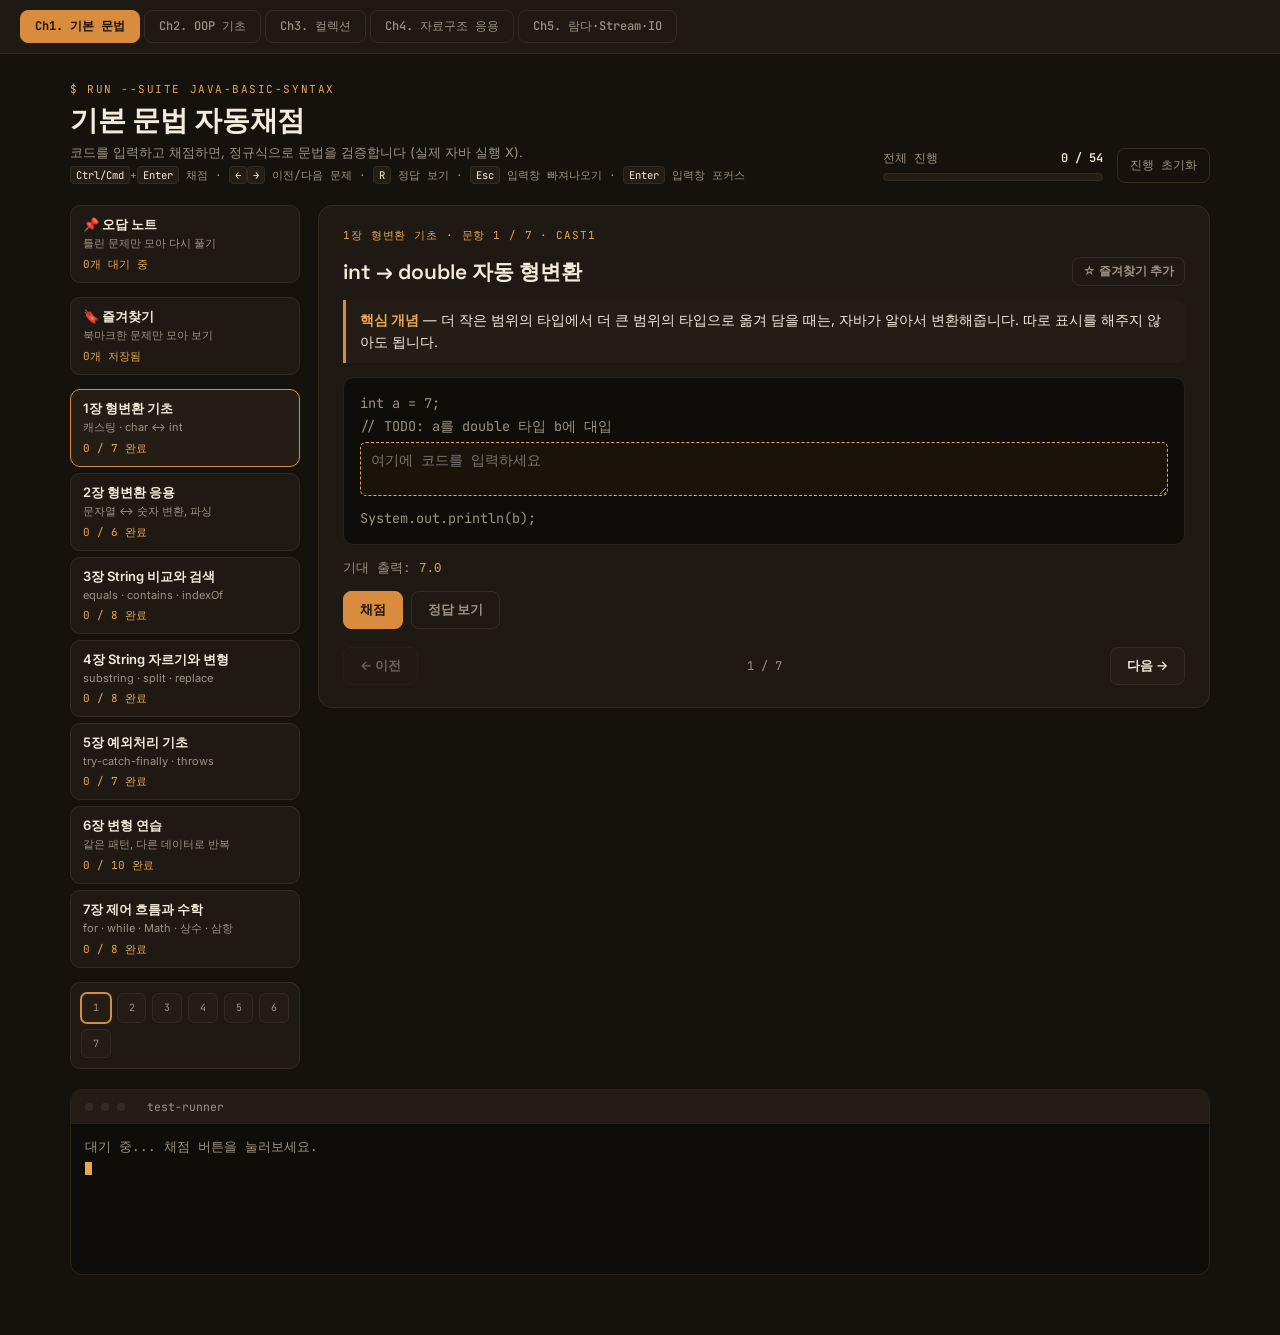
==== commit fbf5ec46: "문제추가" ====
--- a/main.html
+++ b/main.html
@@ -161,7 +161,8 @@
     {id:2, name:'3장 String 비교와 검색', sub:'equals · contains · indexOf'},
     {id:3, name:'4장 String 자르기와 변형', sub:'substring · split · replace'},
     {id:4, name:'5장 예외처리 기초', sub:'try-catch-finally · throws'},
-    {id:5, name:'6장 변형 연습', sub:'같은 패턴, 다른 데이터로 반복'}
+    {id:5, name:'6장 변형 연습', sub:'같은 패턴, 다른 데이터로 반복'},
+    {id:6, name:'7장 제어 흐름과 수학', sub:'for · while · Math · 상수 · 삼항'}
   ],
       questions: [
     {id:'CAST1', level:0, title:'int → double 자동 형변환',
@@ -517,7 +518,68 @@
      after:['System.out.println(len);'],
      expected:'-1',
      answer:['try {','    len = s.length();','} catch (NullPointerException e) {','    len = -1;','}'], note:'',
-     regex:[/try\s*\{[\s\S]*len\s*=\s*s\.length\s*\(\s*\)\s*;[\s\S]*\}\s*catch\s*\(\s*NullPointerException\s+\w+\s*\)\s*\{[\s\S]*len\s*=\s*-1\s*;[\s\S]*\}/]}
+     regex:[/try\s*\{[\s\S]*len\s*=\s*s\.length\s*\(\s*\)\s*;[\s\S]*\}\s*catch\s*\(\s*NullPointerException\s+\w+\s*\)\s*\{[\s\S]*len\s*=\s*-1\s*;[\s\S]*\}/]},
+
+    {id:'CTRL1', level:6, title:'for문 — 1부터 5까지 합계',
+     concept:'for문은 (초기화; 조건; 증감) 세 부분으로 반복 횟수를 제어합니다. 코테에서 배열 순회·누적·카운팅 등 거의 모든 반복에 씁니다.',
+     before:['int sum = 0;'], placeholder:['// TODO: for문으로 1~5를 sum에 누적'],
+     after:['System.out.println(sum);'],
+     expected:'15', answer:['for (int i = 1; i <= 5; i++) sum += i;'], note:'',
+     regex:[/for\s*\(\s*int\s+i\s*=\s*1\s*;\s*i\s*<=\s*5\s*;/, /sum\s*\+=\s*i\s*;?/]},
+
+    {id:'CTRL2', level:6, title:'향상된 for문 (for-each) — 배열 순회',
+     concept:'배열·컬렉션의 원소를 처음부터 끝까지 꺼낼 때 인덱스 없이 쓸 수 있는 문법입니다. 인덱스가 필요 없는 순회에는 이쪽이 더 읽기 좋습니다.',
+     before:['int[] nums = {2, 4, 6};', 'int sum = 0;'],
+     placeholder:['// TODO: for-each로 nums를 순회해 sum에 누적'],
+     after:['System.out.println(sum);'],
+     expected:'12', answer:['for (int n : nums) sum += n;'], note:'',
+     regex:[/for\s*\(\s*int\s+\w+\s*:\s*nums\s*\)/, /sum\s*\+=\s*\w+\s*;?/]},
+
+    {id:'CTRL3', level:6, title:'while + break — 조건 탈출 패턴',
+     concept:'while은 조건이 true인 동안 반복하며, break를 만나면 즉시 루프를 탈출합니다. 종료 조건을 미리 알기 어렵거나 특정 값을 찾으면 멈추는 탐색 로직에 씁니다.',
+     before:['int[] arr = {-3, -1, 4, 2};', 'int result = -1;', 'int i = 0;'],
+     placeholder:['// TODO: arr에서 첫 번째 양수를 result에 저장하고 break'],
+     after:['System.out.println(result);'],
+     expected:'4', answer:['while (i < arr.length) {', '    if (arr[i] > 0) { result = arr[i]; break; }', '    i++;', '}'],
+     note:'break 없이 계속 돌면 마지막 양수 2가 result에 덮어씌워집니다.',
+     regex:[/while\s*\(\s*i\s*<\s*arr\.length\s*\)/, /result\s*=\s*arr\s*\[\s*i\s*\]/, /break\s*;/]},
+
+    {id:'MATH1', level:6, title:'Math.max — 두 값 중 더 큰 값',
+     concept:'두 값을 비교해 더 큰 쪽을 반환합니다. if문 없이 최댓값을 한 줄로 구할 수 있어 코테에서 자주 씁니다.',
+     before:['int a = 7, b = 3;'], placeholder:['// TODO: a와 b 중 큰 값을 max에 저장'],
+     after:['System.out.println(max);'],
+     expected:'7', answer:['int max = Math.max(a, b);'], note:'',
+     regex:[/int\s+max\s*=\s*Math\.max\s*\(\s*a\s*,\s*b\s*\)\s*;?/]},
+
+    {id:'MATH2', level:6, title:'Math.min — 두 값 중 더 작은 값',
+     concept:'두 값을 비교해 더 작은 쪽을 반환합니다. Math.max와 함께 범위 클램핑·경계 처리에 많이 씁니다.',
+     before:['int a = 7, b = 3;'], placeholder:['// TODO: a와 b 중 작은 값을 min에 저장'],
+     after:['System.out.println(min);'],
+     expected:'3', answer:['int min = Math.min(a, b);'], note:'',
+     regex:[/int\s+min\s*=\s*Math\.min\s*\(\s*a\s*,\s*b\s*\)\s*;?/]},
+
+    {id:'MATH3', level:6, title:'Math.abs — 절댓값',
+     concept:'음수를 양수로 바꿔 절댓값을 반환합니다. 두 값의 차이·거리 계산 시 부호에 관계없이 크기만 구할 때 씁니다.',
+     before:['int n = -5;'], placeholder:['// TODO: n의 절댓값을 abs에 저장'],
+     after:['System.out.println(abs);'],
+     expected:'5', answer:['int abs = Math.abs(n);'], note:'',
+     regex:[/int\s+abs\s*=\s*Math\.abs\s*\(\s*n\s*\)\s*;?/]},
+
+    {id:'CONST1', level:6, title:'Integer.MAX_VALUE — 최솟값 초기화 패턴',
+     concept:'배열에서 최솟값을 찾을 때 비교 기준 초기값으로 Integer.MAX_VALUE를 씁니다. 어떤 값과 첫 번째로 비교해도 반드시 갱신되어 올바른 최솟값이 남습니다.',
+     before:['int[] arr = {3, 1, 4, 1, 5};'],
+     placeholder:['// TODO: min을 Integer.MAX_VALUE로 초기화하고, for-each로 실제 최솟값을 구하기'],
+     after:['System.out.println(min);'], rows:3,
+     expected:'1', answer:['int min = Integer.MAX_VALUE;', 'for (int v : arr) if (v < min) min = v;'],
+     note:'최댓값을 찾을 때는 반대로 Integer.MIN_VALUE로 초기화합니다.',
+     regex:[/Integer\.MAX_VALUE/, /for\s*\(/, /min\s*=\s*\w+|Math\.min\s*\(\s*min/]},
+
+    {id:'TERN1', level:6, title:'삼항 연산자 — 조건 ? 참값 : 거짓값',
+     concept:'if-else를 한 줄 표현식으로 줄입니다. 조건이 true이면 ? 뒤의 값, false이면 : 뒤의 값을 반환합니다. 변수 초기화와 동시에 분기할 때 깔끔합니다.',
+     before:['int n = 7;'], placeholder:['// TODO: n이 짝수면 "even", 홀수면 "odd"를 result에 저장 (삼항 연산자)'],
+     after:['System.out.println(result);'],
+     expected:'odd', answer:['String result = (n % 2 == 0) ? "even" : "odd";'], note:'',
+     regex:[/String\s+result\s*=/, /\?\s*"even"\s*:\s*"odd"|n\s*%\s*2\s*!=\s*0.*\?\s*"odd"/]}
 
   ]
     },
@@ -531,7 +593,8 @@
   {id:1, name:'2장 상속', sub:'extends · super · 오버라이딩 · 다형성'},
   {id:2, name:'3장 인터페이스', sub:'implements · default · Comparable'},
   {id:3, name:'4장 추상화 · 캡슐화', sub:'private/getter·setter · equals · toString'},
-  {id:4, name:'5장 변형 연습', sub:'같은 패턴, 다른 데이터로 반복'}
+  {id:4, name:'5장 변형 연습', sub:'같은 패턴, 다른 데이터로 반복'},
+  {id:5, name:'6장 Comparator · enum', sub:'정렬 기준 커스터마이징 · 열거형'}
 ],
       questions: [
     {id:'CL1', level:0, title:'생성자(Constructor) 정의',
@@ -785,7 +848,43 @@
      after:['}','Account acc = new Account();','acc.deposit(1000);','acc.deposit(-300);','System.out.println(acc.getBalance());'],
      expected:'1000',
      answer:['    public void deposit(int amount) {','        if (amount >= 0) {','            balance += amount;','        }','    }'], note:'',
-     regex:[/public\s+void\s+deposit\s*\(\s*int\s+amount\s*\)\s*\{/, /if\s*\(\s*amount\s*>=\s*0\s*\)/, /balance\s*\+=\s*amount/]}
+     regex:[/public\s+void\s+deposit\s*\(\s*int\s+amount\s*\)\s*\{/, /if\s*\(\s*amount\s*>=\s*0\s*\)/, /balance\s*\+=\s*amount/]},
+
+  {id:'COMP1', level:5, title:'Comparator.comparingInt — 정수 기준 오름차순 정렬',
+   concept:'Comparator는 정렬 기준을 외부에서 주입할 때 씁니다. comparingInt(키 추출 람다)가 가장 많이 쓰이는 패턴으로, 객체 리스트를 특정 int 속성 기준으로 정렬합니다.',
+   before:['List<String> words = new ArrayList<>(Arrays.asList("banana", "kiwi", "apple", "fig"));'],
+   placeholder:['// TODO: words를 문자열 길이 오름차순으로 정렬'],
+   after:['System.out.println(words.get(0));'],
+   expected:'fig',
+   answer:['words.sort(Comparator.comparingInt(String::length));'], note:'',
+   regex:[/words\.sort\s*\(/, /Comparator\.comparingInt\s*\(/]},
+
+  {id:'COMP2', level:5, title:'Comparator — .reversed()로 내림차순',
+   concept:'.reversed()를 체이닝하면 기준을 뒤집어 내림차순이 됩니다. 오름차순 Comparator를 만든 뒤 뒤집는 것이 일반적인 패턴입니다.',
+   before:['List<String> words = new ArrayList<>(Arrays.asList("banana", "kiwi", "apple", "fig"));'],
+   placeholder:['// TODO: words를 문자열 길이 내림차순으로 정렬'],
+   after:['System.out.println(words.get(0));'],
+   expected:'banana',
+   answer:['words.sort(Comparator.comparingInt(String::length).reversed());'], note:'',
+   regex:[/words\.sort\s*\(/, /Comparator\.comparingInt\s*\(/, /\.reversed\s*\(\s*\)/]},
+
+  {id:'ENUM1', level:5, title:'enum — 열거형 선언과 상수 참조',
+   concept:'enum은 정해진 상수 집합을 타입으로 묶을 때 씁니다. String이나 int 대신 쓰면 오타나 범위 오류를 컴파일 시점에 잡을 수 있습니다. 방향, 상태, 카테고리 표현에 자주 씁니다.',
+   before:['// enum Direction { UP, DOWN, LEFT, RIGHT } 이미 선언되어 있음'],
+   placeholder:['// TODO: dir을 UP으로, next를 DOWN으로 선언'],
+   after:['System.out.println(dir + " " + next);'],
+   expected:'UP DOWN',
+   answer:['Direction dir = Direction.UP;', 'Direction next = Direction.DOWN;'], note:'',
+   regex:[/Direction\s+dir\s*=\s*Direction\.UP/, /Direction\s+next\s*=\s*Direction\.DOWN/]},
+
+  {id:'ENUM2', level:5, title:'enum — values()로 모든 상수 순회',
+   concept:'enum.values()는 선언된 모든 상수를 배열로 반환합니다. for-each와 조합해 모든 상태를 처리할 때 씁니다.',
+   before:['// enum Season { SPRING, SUMMER, FALL, WINTER } 이미 선언되어 있음'],
+   placeholder:['// TODO: 모든 Season을 한 줄씩 출력 (values() + for-each)'],
+   after:[''],
+   expected:'SPRING\nSUMMER\nFALL\nWINTER',
+   answer:['for (Season s : Season.values()) System.out.println(s);'], note:'',
+   regex:[/Season\.values\s*\(\s*\)/, /for\s*\(\s*Season\s+\w+\s*:/]}
 ]
     },
     3: {
@@ -798,7 +897,8 @@
   {id:1, name:'2장 기본 CRUD', sub:'생성 · 조회 · 수정 · 삭제'},
   {id:2, name:'3장 검색 · 정렬 · 집합', sub:'탐색 · 정렬, 교집합 · 합집합 · 차집합'},
   {id:3, name:'4장 응용과 함정', sub:'오토박싱 · 오버로딩 등 자주 틀리는 지점'},
-  {id:4, name:'5장 변형 연습', sub:'같은 패턴, 다른 데이터로 반복'}
+  {id:4, name:'5장 변형 연습', sub:'같은 패턴, 다른 데이터로 반복'},
+  {id:5, name:'6장 유틸리티 심화', sub:'copyOfRange · reverse · computeIfAbsent · TreeMap'}
 ],
       questions: [
 {id:'Q0-1', level:0, title:'크기로 배열 선언하기',
@@ -1102,7 +1202,50 @@
      after:['System.out.println(total);'], rows:3,
      expected:'8',
      answer:['for (Map.Entry<String,Integer> e : map.entrySet()) { total += e.getValue(); }'], note:'',
-     regex:[/for\s*\(\s*Map\.Entry\s*<\s*String\s*,\s*Integer\s*>\s*\w+\s*:\s*map\.entrySet\s*\(\s*\)\s*\)/, /total\s*\+=\s*\w+\.getValue\s*\(\s*\)/]}
+     regex:[/for\s*\(\s*Map\.Entry\s*<\s*String\s*,\s*Integer\s*>\s*\w+\s*:\s*map\.entrySet\s*\(\s*\)\s*\)/, /total\s*\+=\s*\w+\.getValue\s*\(\s*\)/]},
+
+    {id:'ARR_RANGE', level:5, title:'Arrays.copyOfRange — 부분 배열 복사',
+     concept:'배열의 일부 구간만 새 배열로 복사합니다. from은 포함, to는 미포함(exclusive)입니다. 슬라이딩 윈도우·분할 문제에서 자주 씁니다.',
+     before:['int[] arr = {10, 20, 30, 40, 50};'],
+     placeholder:['// TODO: 인덱스 1~3(포함)을 새 배열 sub에 복사'],
+     after:['System.out.println(Arrays.toString(sub));'],
+     expected:'[20, 30, 40]', answer:['int[] sub = Arrays.copyOfRange(arr, 1, 4);'],
+     note:'to 인덱스(4)는 포함되지 않으므로 인덱스 1, 2, 3이 복사됩니다.',
+     regex:[/int\s*\[\s*\]\s*sub\s*=\s*Arrays\.copyOfRange\s*\(\s*arr\s*,\s*1\s*,\s*4\s*\)\s*;?/]},
+
+    {id:'COL_REV', level:5, title:'Collections.reverse — 리스트 뒤집기',
+     concept:'리스트의 원소 순서를 제자리에서 역순으로 바꿉니다. 새 리스트를 반환하지 않고 원본을 직접 수정하는 in-place 연산입니다.',
+     before:['List<Integer> list = new ArrayList<>(Arrays.asList(1, 2, 3, 4, 5));'],
+     placeholder:['// TODO: list를 뒤집기'],
+     after:['System.out.println(list);'],
+     expected:'[5, 4, 3, 2, 1]', answer:['Collections.reverse(list);'], note:'',
+     regex:[/Collections\.reverse\s*\(\s*list\s*\)\s*;?/]},
+
+    {id:'MAP_KEY', level:5, title:'Map.keySet() — 키만 순회',
+     concept:'keySet()은 Map의 키 전체를 Set으로 반환합니다. 값은 필요 없고 키만 순회하거나, 키로 값을 조회해야 할 때 씁니다.',
+     before:['Map<String,Integer> scores = new HashMap<>();', 'scores.put("Alice", 90);', 'scores.put("Bob", 80);', 'int total = 0;'],
+     placeholder:['// TODO: keySet()으로 순회하며 각 값을 total에 누적'],
+     after:['System.out.println(total);'],
+     expected:'170', answer:['for (String key : scores.keySet()) total += scores.get(key);'], note:'',
+     regex:[/scores\.keySet\s*\(\s*\)/, /total\s*\+=\s*scores\.get\s*\(\s*\w+\s*\)/]},
+
+    {id:'COMPUTE', level:5, title:'computeIfAbsent — 키 없을 때만 초기화',
+     concept:'키가 없을 때만 람다로 초기값을 만들어 넣고, 그 값(또는 기존 값)을 반환합니다. getOrDefault + put 두 줄을 한 줄로 줄이고, 그룹핑·리스트 축적에 자주 씁니다.',
+     before:['Map<String, List<Integer>> map = new HashMap<>();'],
+     placeholder:['// TODO: "even" 키가 없으면 빈 ArrayList를 만들고, 그 리스트에 2를 추가'],
+     after:['System.out.println(map.get("even"));'],
+     expected:'[2]', answer:['map.computeIfAbsent("even", k -> new ArrayList<>()).add(2);'],
+     note:'"even" 키가 이미 있다면 기존 List를 그대로 쓰고 새 ArrayList는 만들지 않습니다.',
+     regex:[/computeIfAbsent\s*\(\s*"even"\s*,/, /\.add\s*\(\s*2\s*\)/]},
+
+    {id:'TREE1', level:5, title:'TreeMap — 키가 자동 정렬되는 Map',
+     concept:'HashMap은 순서가 없지만, TreeMap은 키를 자연 순서(오름차순)로 유지합니다. firstKey()/lastKey()로 최솟값·최댓값 키를 O(log n)에 꺼낼 수 있어 범위 쿼리에 유용합니다.',
+     before:['TreeMap<Integer,String> map = new TreeMap<>();', 'map.put(3, "three");', 'map.put(1, "one");', 'map.put(2, "two");'],
+     placeholder:['// TODO: 가장 작은 키의 값을 first에 저장'],
+     after:['System.out.println(first);'],
+     expected:'one', answer:['String first = map.get(map.firstKey());'],
+     note:'map.firstEntry().getValue()도 동일합니다.',
+     regex:[/String\s+first\s*=\s*map\.get\s*\(\s*map\.firstKey\s*\(\s*\)\s*\)|String\s+first\s*=\s*map\.firstEntry\s*\(\s*\)\.getValue\s*\(\s*\)/]}
 ]
     },
     4: {
@@ -1624,7 +1767,33 @@
    expected:'apple\\nbanana\\ncherry\\n',
    answer:['sb.append(w).append("\\n");'],
    note:'append()는 자기 자신을 반환하므로 메서드 체이닝이 가능합니다.',
-   regex:[/sb\.append\s*\(\s*w\s*\).*\.append\s*\(\s*"\\n"\s*\)\s*;?/]}
+   regex:[/sb\.append\s*\(\s*w\s*\).*\.append\s*\(\s*"\\n"\s*\)\s*;?/]},
+
+  {id:'STREAM9', level:1, title:'distinct() — 중복 제거',
+   concept:'스트림에서 중복 원소를 제거합니다. Set 변환 없이 원래 순서를 유지한 채 중복을 걸러낼 때 씁니다.',
+   before:['List<Integer> nums = Arrays.asList(1, 2, 2, 3, 3, 3);'],
+   placeholder:['// TODO: 중복을 제거한 뒤 List로 수집해 result에 저장'],
+   after:['System.out.println(result);'],
+   expected:'[1, 2, 3]', answer:['List<Integer> result = nums.stream().distinct().collect(Collectors.toList());'], note:'',
+   regex:[/\.distinct\s*\(\s*\)/, /Collectors\.toList\s*\(\s*\)/]},
+
+  {id:'STREAM10', level:1, title:'Collectors.groupingBy — 그룹핑',
+   concept:'기준 함수의 반환값이 같은 원소끼리 묶어 Map<키, List<원소>>를 만듭니다. 카테고리별·길이별 분류 등에 씁니다.',
+   before:['List<String> words = Arrays.asList("apple", "kiwi", "fig", "pear", "mango");'],
+   placeholder:['// TODO: 단어 길이를 키로 그룹핑해 grouped에 저장'],
+   after:['System.out.println(grouped.get(4).size());'],
+   expected:'2', answer:['Map<Integer,List<String>> grouped = words.stream().collect(Collectors.groupingBy(String::length));'],
+   note:'"kiwi"(4자), "pear"(4자) 두 단어가 길이 4 그룹에 묶입니다.',
+   regex:[/Collectors\.groupingBy\s*\(/, /grouped\s*=.*stream|Map.*grouped/]},
+
+  {id:'IO9', level:2, title:'PrintWriter — 빠른 출력',
+   concept:'System.out.println을 루프 안에서 수천 번 호출하면 느려 시간 초과가 납니다. PrintWriter로 출력을 버퍼에 모았다가 flush()로 한꺼번에 내보내면 속도를 크게 줄일 수 있습니다.',
+   before:['PrintWriter pw = new PrintWriter(new BufferedWriter(new OutputStreamWriter(System.out)));'],
+   placeholder:['// TODO: pw로 "hello"와 "world"를 각각 한 줄씩 출력하고, flush()로 버퍼 비우기'],
+   after:[''],
+   expected:'hello\nworld', answer:['pw.println("hello");', 'pw.println("world");', 'pw.flush();'],
+   note:'마지막에 flush()를 호출하지 않으면 버퍼에 내용이 남아 출력되지 않습니다.',
+   regex:[/pw\.println\s*\(\s*"hello"\s*\)/, /pw\.println\s*\(\s*"world"\s*\)/, /pw\.flush\s*\(\s*\)/]}
 ]
     },
   };
